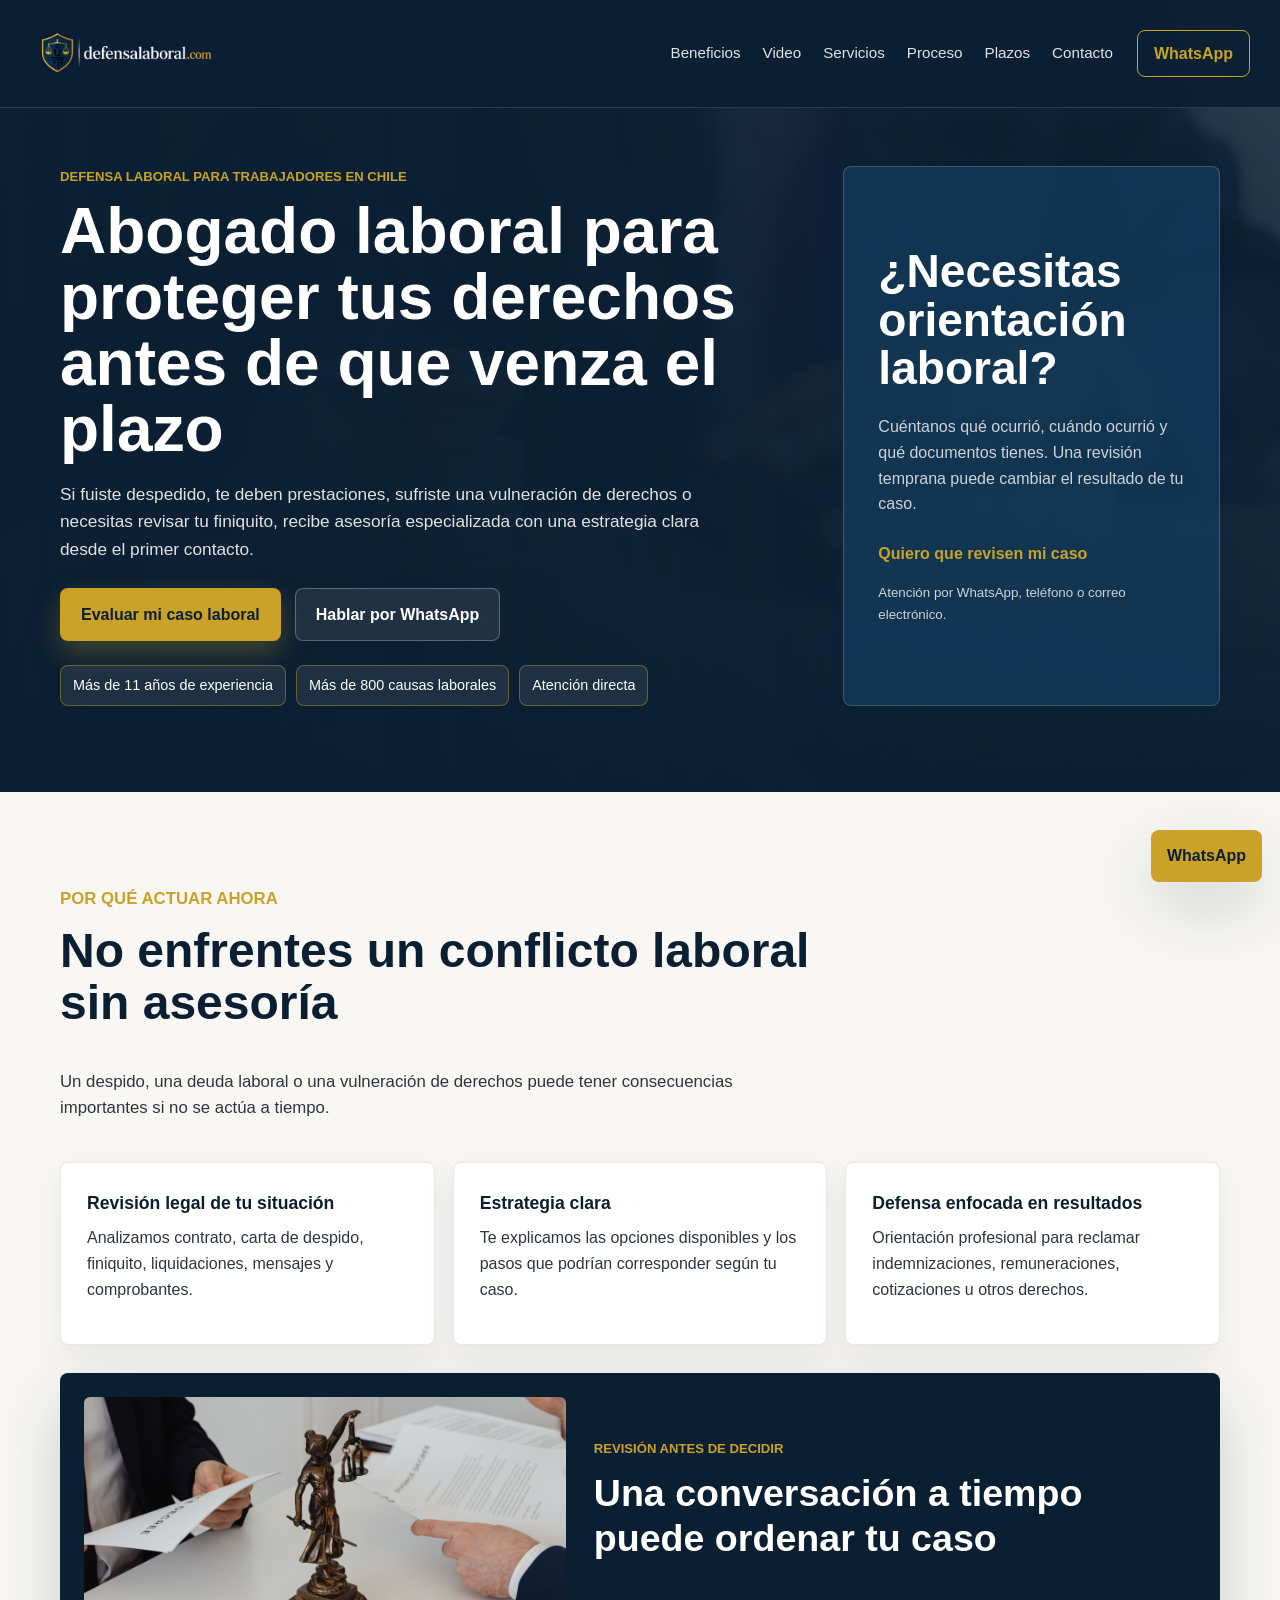
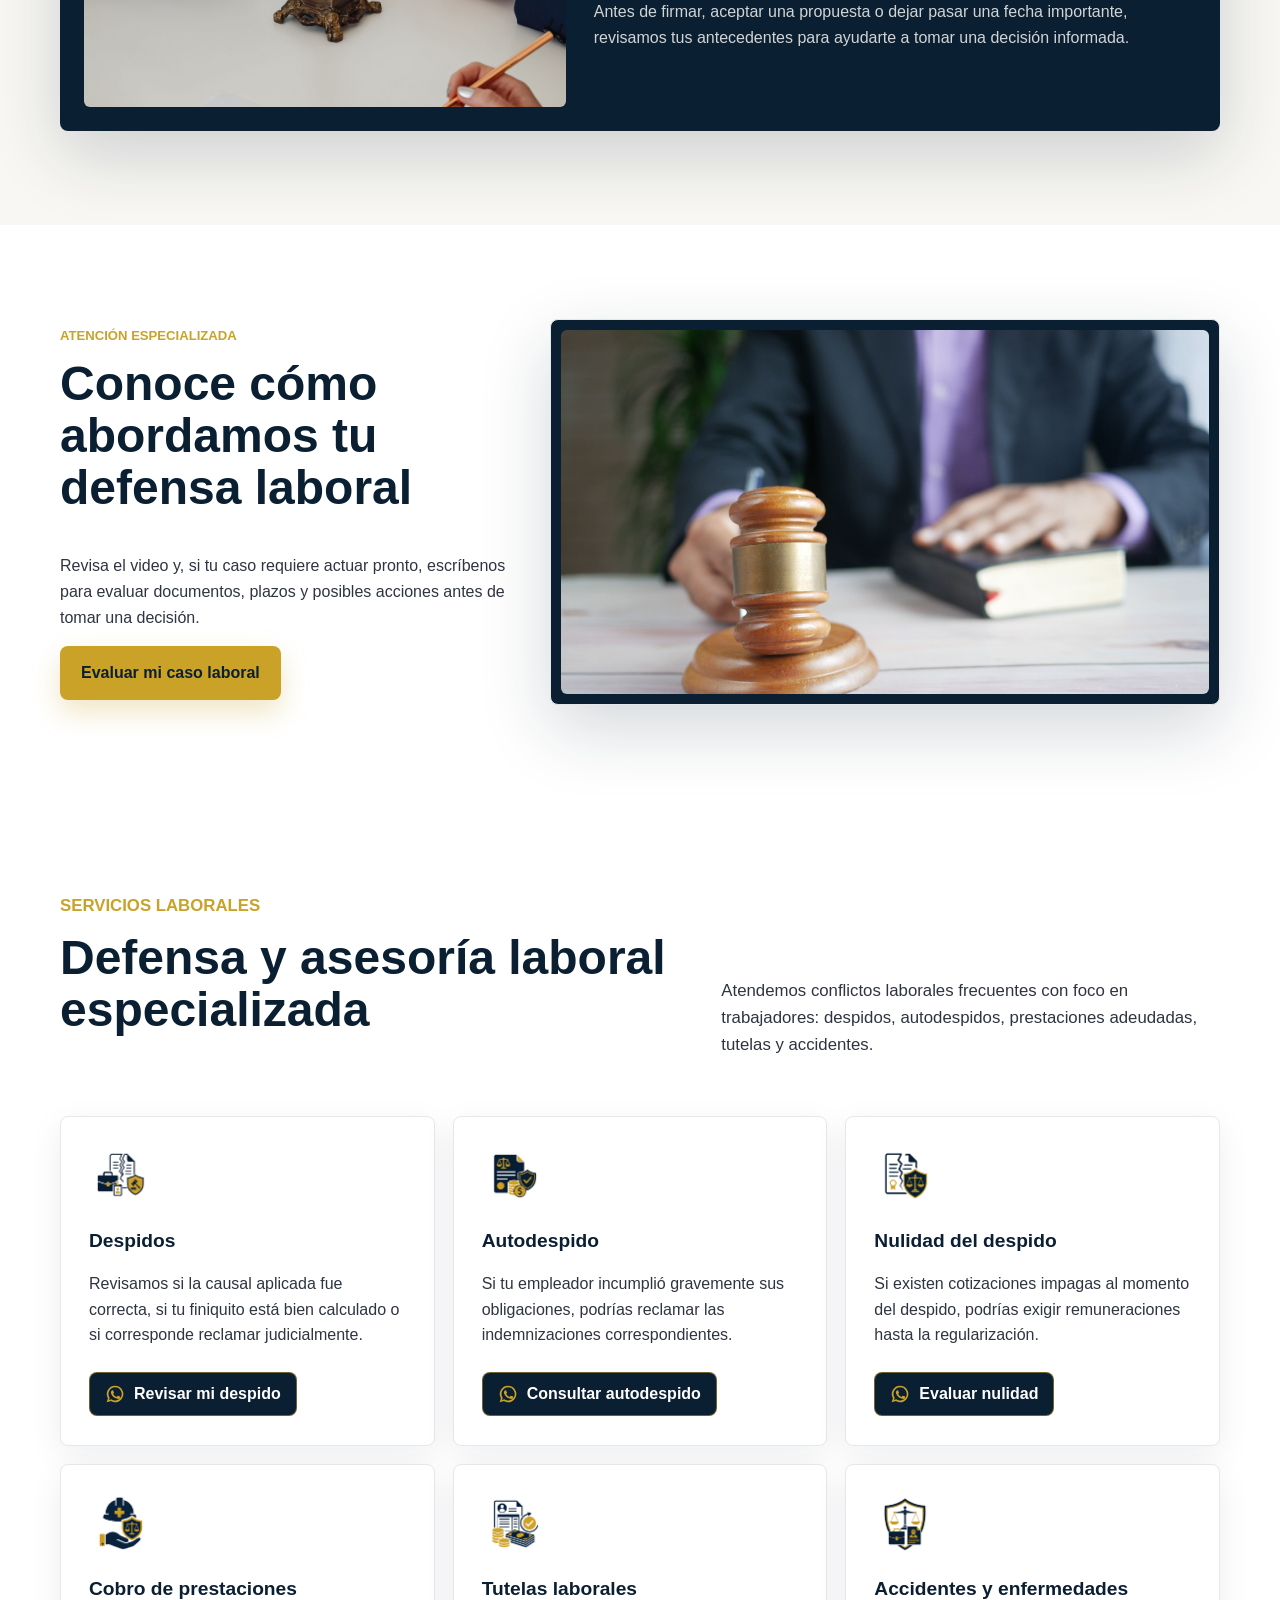
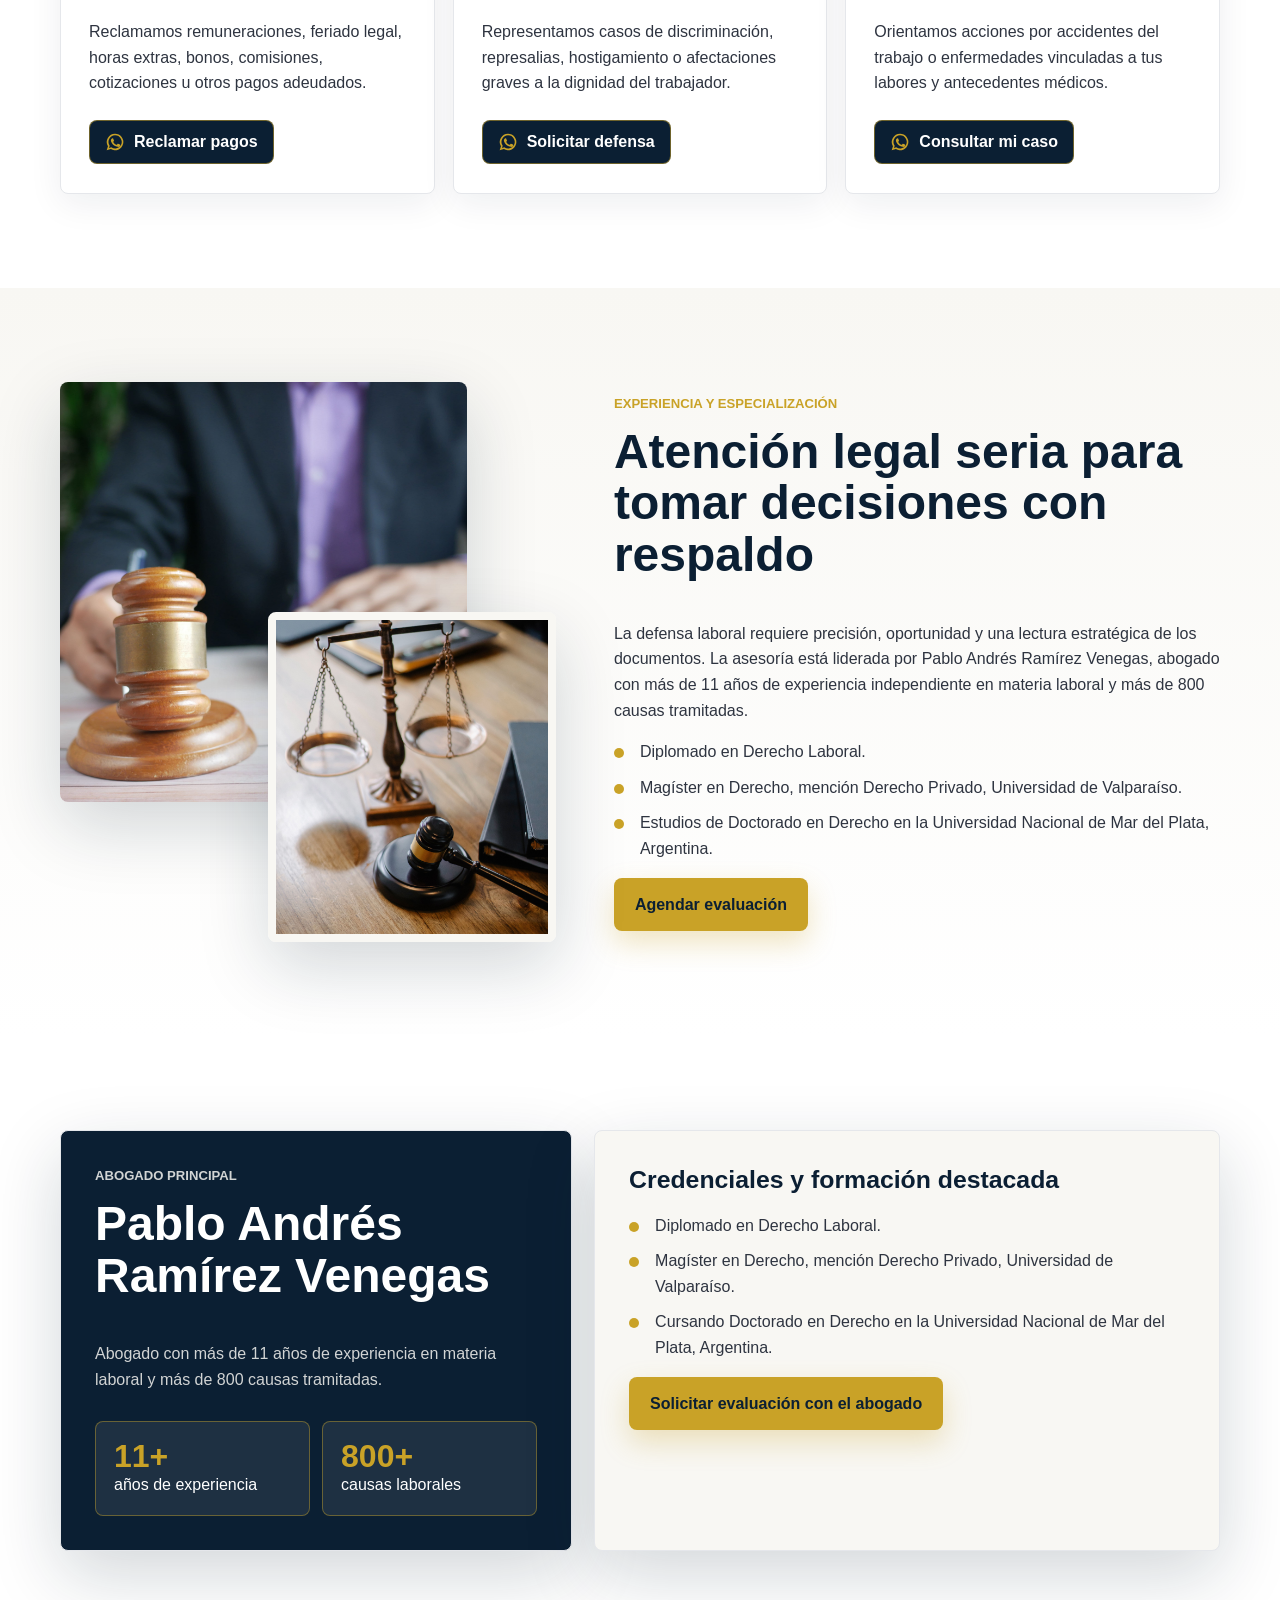
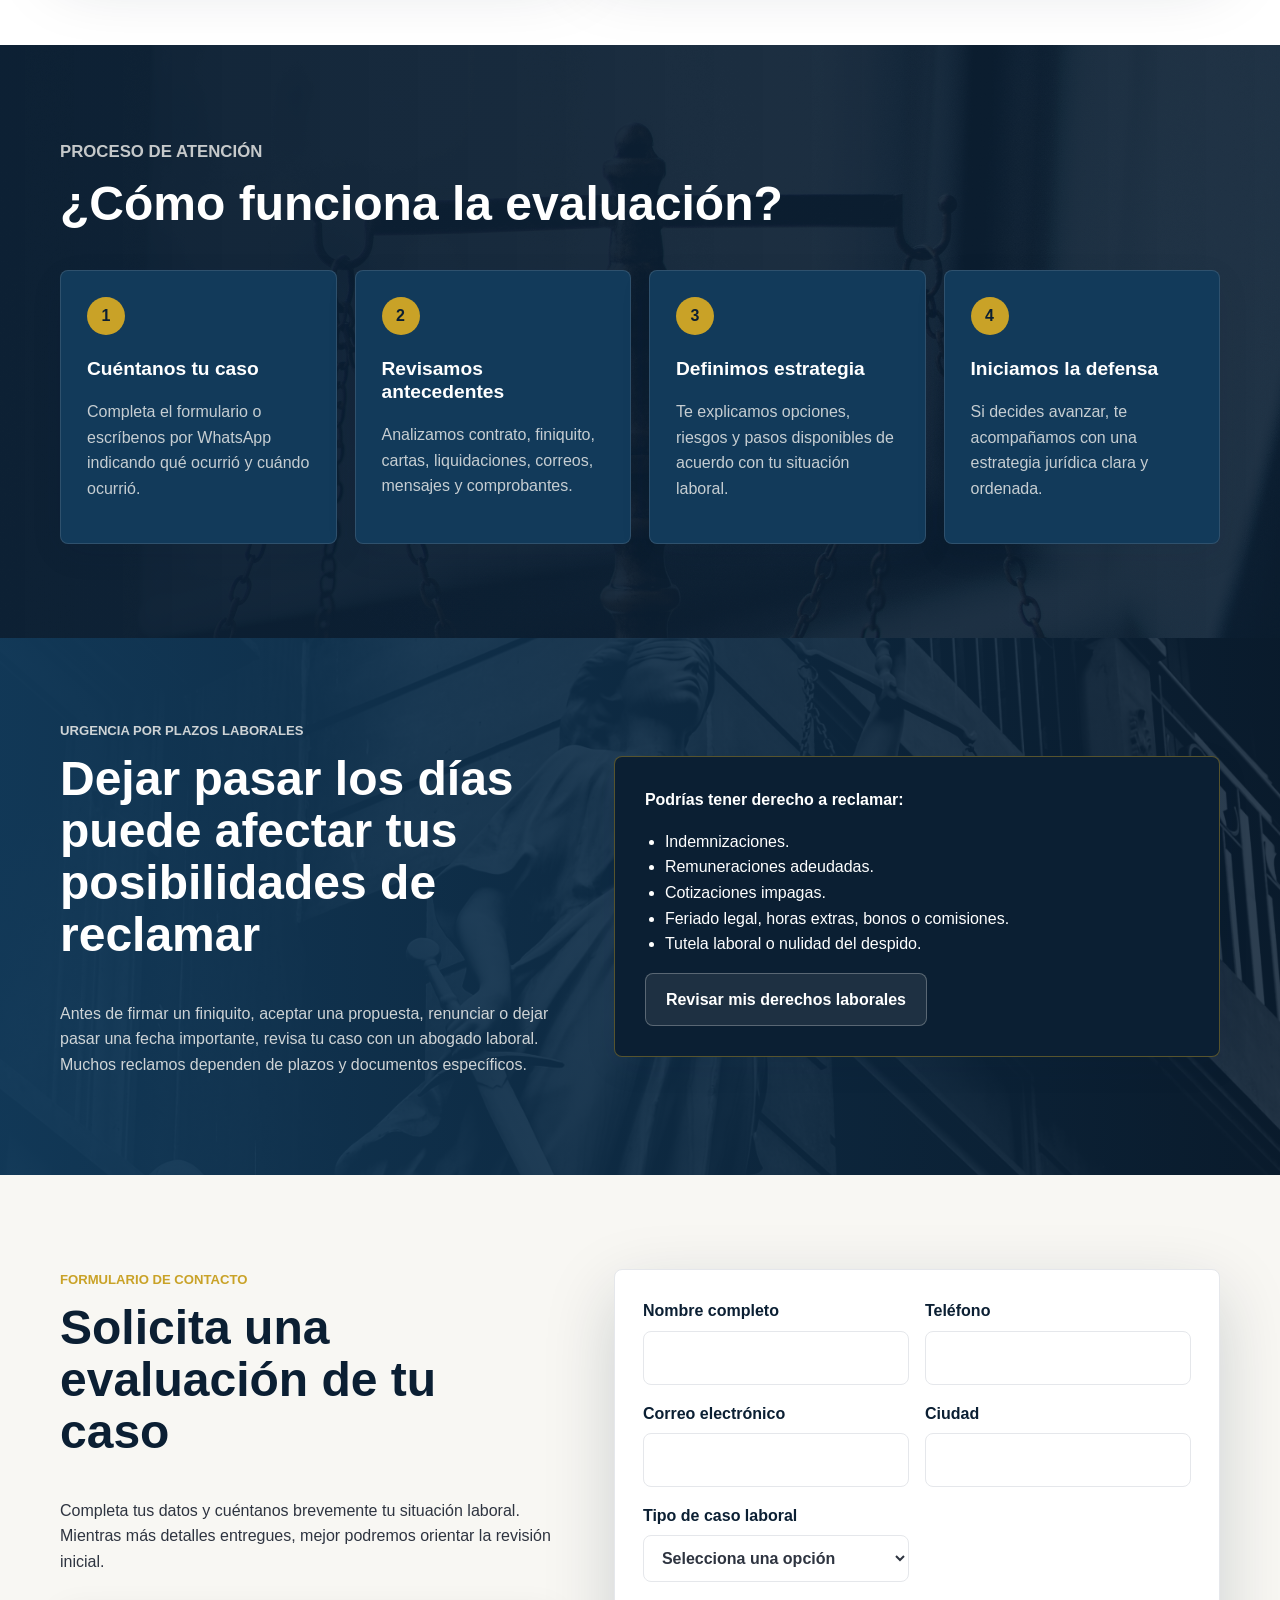
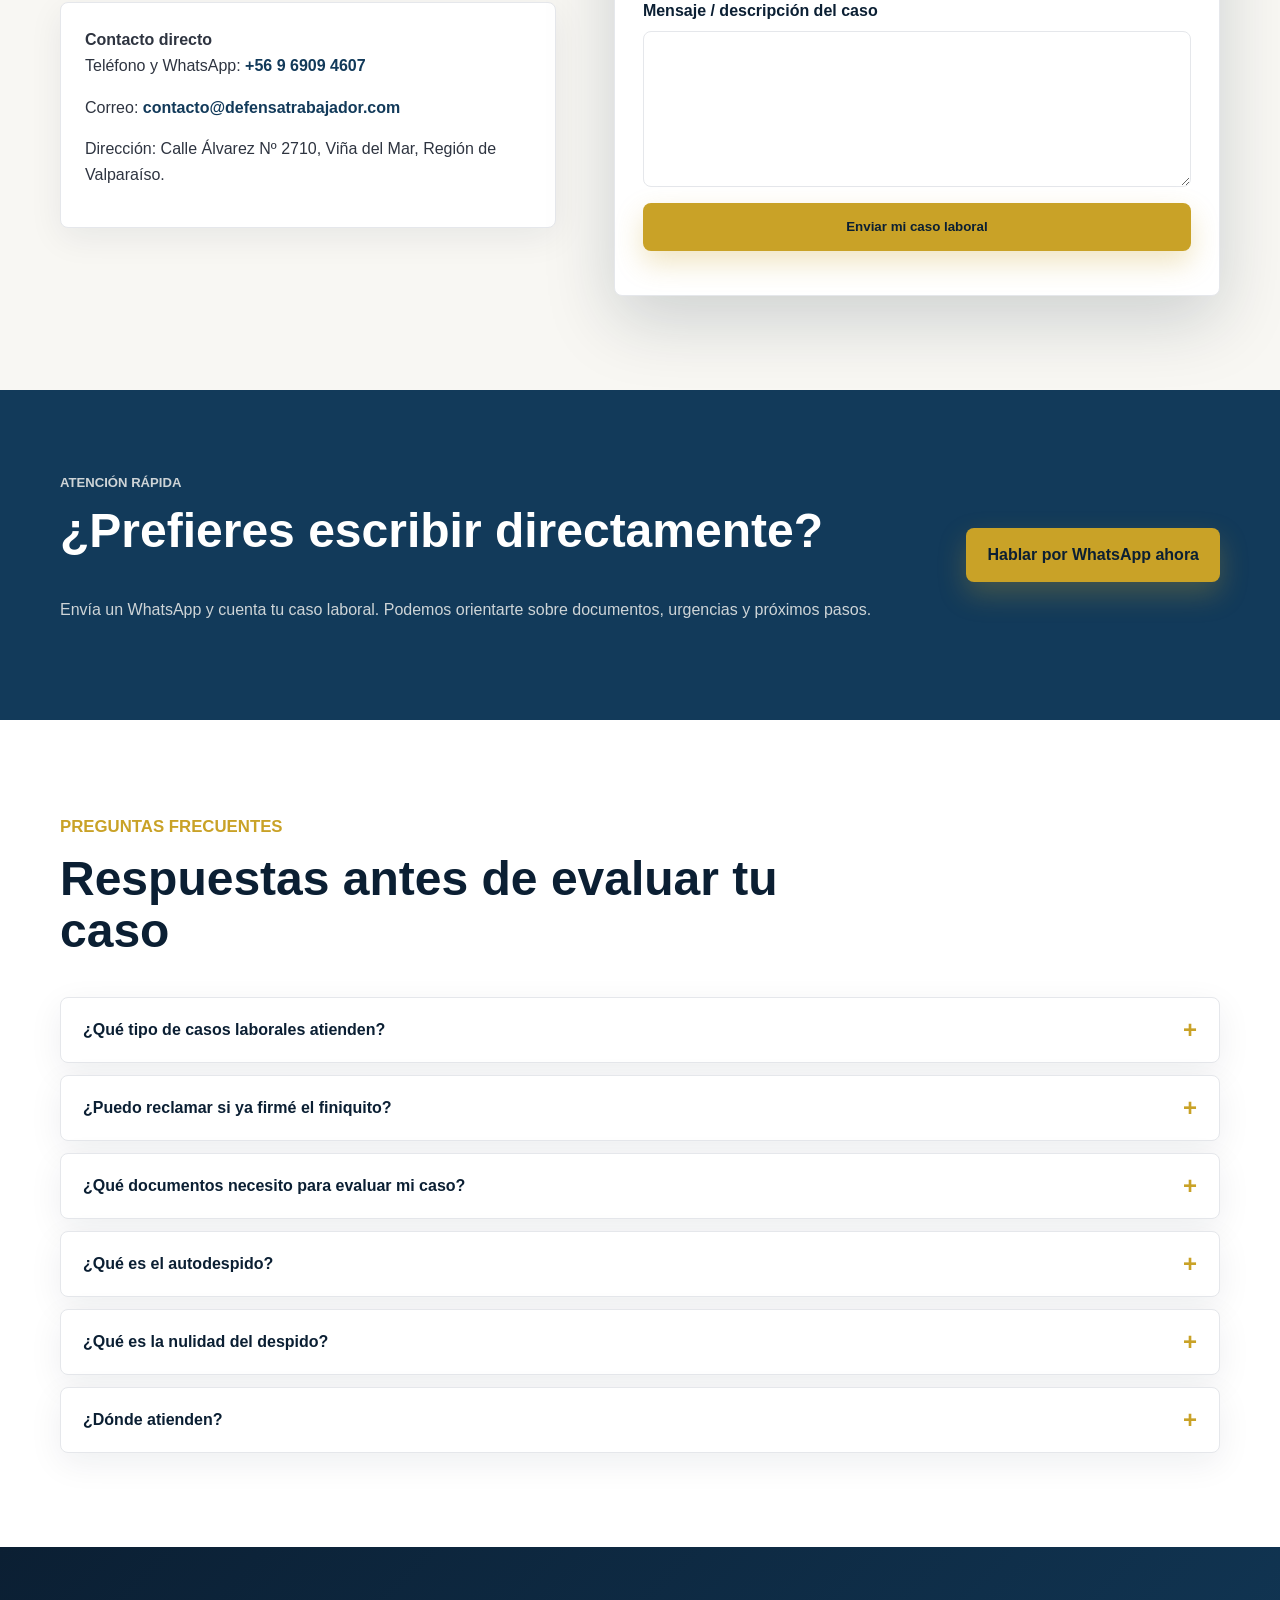
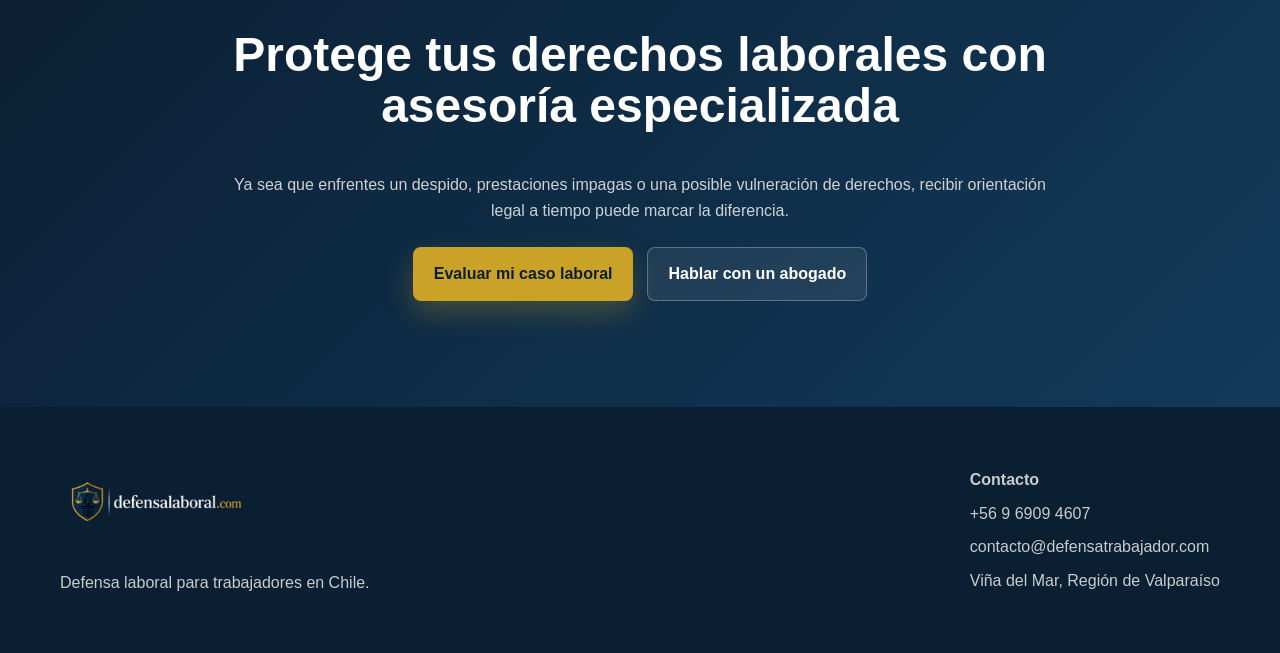
==== index.html @ bb080f7f "Add static landing page" ====
<!DOCTYPE html>
<html lang="es-CL">
<head>
  <meta charset="UTF-8">
  <meta name="viewport" content="width=device-width, initial-scale=1.0">
  <title>Abogado Laboral para Trabajadores en Chile | Defensa Trabajador</title>
  <meta name="description" content="Defensa laboral para trabajadores en Chile. Asesoría en despidos, autodespido, nulidad del despido, cobro de prestaciones, tutelas laborales y accidentes del trabajo.">
  <meta name="keywords" content="abogado laboral Chile, defensa trabajador, despido injustificado, autodespido, nulidad del despido, tutela laboral, cobro de prestaciones, abogado laboral Viña del Mar">
  <link rel="preload" href="styles.css" as="style">
  <link rel="stylesheet" href="styles.css">
</head>
<body>
  <svg class="svg-sprite" aria-hidden="true" focusable="false">
    <symbol id="icon-whatsapp" viewBox="0 0 24 24">
      <path d="M12.04 2.01A9.94 9.94 0 0 0 3.55 17.1L2 22l5.04-1.48a9.94 9.94 0 1 0 5-18.51Zm0 1.93a8.01 8.01 0 0 1 6.82 12.2 8.02 8.02 0 0 1-10.9 2.47l-.36-.21-2.78.82.85-2.68-.24-.38A8.01 8.01 0 0 1 12.04 3.94Zm-3.3 3.72c-.18 0-.47.07-.72.34-.25.27-.95.93-.95 2.27s.98 2.64 1.11 2.82c.14.18 1.9 3.05 4.72 4.15 2.34.92 2.82.74 3.33.69.51-.05 1.64-.67 1.87-1.32.23-.65.23-1.2.16-1.32-.07-.11-.25-.18-.53-.32-.28-.14-1.64-.81-1.89-.9-.25-.09-.44-.14-.62.14-.18.28-.71.9-.87 1.08-.16.18-.32.2-.6.07-.28-.14-1.18-.44-2.25-1.39-.83-.74-1.39-1.66-1.55-1.94-.16-.28-.02-.43.12-.57.13-.13.28-.32.41-.48.14-.16.18-.28.28-.46.09-.18.05-.34-.02-.48-.07-.14-.62-1.5-.85-2.05-.22-.53-.45-.46-.62-.47h-.53Z"/>
    </symbol>
  </svg>
  <header class="site-header" id="top">
    <nav class="nav" aria-label="Navegación principal">
      <a class="brand" href="#top" aria-label="Defensa Trabajador inicio">
        <img src="LogoDefensaLaboral.png" alt="Defensa Trabajador">
      </a>
      <button class="nav-toggle" type="button" aria-expanded="false" aria-controls="nav-menu">
        <span></span>
        <span></span>
        <span></span>
        <span class="sr-only">Abrir menú</span>
      </button>
      <div class="nav-menu" id="nav-menu">
        <a href="#beneficios">Beneficios</a>
        <a href="#video">Video</a>
        <a href="#servicios">Servicios</a>
        <a href="#proceso">Proceso</a>
        <a href="#plazos">Plazos</a>
        <a href="#formulario">Contacto</a>
      </div>
      <a class="nav-cta" href="https://wa.me/56969094607?text=Hola%2C%20quiero%20solicitar%20orientaci%C3%B3n%20laboral.%20Necesito%20evaluar%20mi%20caso%20y%20saber%20qu%C3%A9%20acciones%20puedo%20tomar." target="_blank" rel="noopener">WhatsApp</a>
    </nav>
  </header>

  <main>
    <section class="hero">
      <div class="hero-bg">
        <video src="Video1.mp4" autoplay muted loop playsinline poster="imagenLaboral1.jpg"></video>
      </div>
      <div class="hero-overlay"></div>
      <div class="container hero-grid">
        <div class="hero-copy">
          <p class="eyebrow">Defensa laboral para trabajadores en Chile</p>
          <h1>Abogado laboral para proteger tus derechos antes de que venza el plazo</h1>
          <p class="hero-lead">Si fuiste despedido, te deben prestaciones, sufriste una vulneración de derechos o necesitas revisar tu finiquito, recibe asesoría especializada con una estrategia clara desde el primer contacto.</p>
          <div class="hero-actions">
            <a class="btn btn-primary" href="#formulario">Evaluar mi caso laboral</a>
            <a class="btn btn-secondary" href="https://wa.me/56969094607?text=Hola%2C%20quiero%20solicitar%20orientaci%C3%B3n%20laboral%20con%20Defensa%20Trabajador." target="_blank" rel="noopener">Hablar por WhatsApp</a>
          </div>
          <div class="trust-row" aria-label="Indicadores de confianza">
            <span>Más de 11 años de experiencia</span>
            <span>Más de 800 causas laborales</span>
            <span>Atención directa</span>
          </div>
        </div>
        <aside class="hero-panel" aria-label="Evaluación laboral">
          <h2>¿Necesitas orientación laboral?</h2>
          <p>Cuéntanos qué ocurrió, cuándo ocurrió y qué documentos tienes. Una revisión temprana puede cambiar el resultado de tu caso.</p>
          <a class="panel-link" href="#formulario">Quiero que revisen mi caso</a>
          <small>Atención por WhatsApp, teléfono o correo electrónico.</small>
        </aside>
      </div>
    </section>

    <section class="section benefits" id="beneficios">
      <div class="container">
        <div class="section-heading">
          <p class="eyebrow">Por qué actuar ahora</p>
          <h2>No enfrentes un conflicto laboral sin asesoría</h2>
          <p>Un despido, una deuda laboral o una vulneración de derechos puede tener consecuencias importantes si no se actúa a tiempo.</p>
        </div>
        <div class="benefit-grid">
          <article>
            <strong>Revisión legal de tu situación</strong>
            <p>Analizamos contrato, carta de despido, finiquito, liquidaciones, mensajes y comprobantes.</p>
          </article>
          <article>
            <strong>Estrategia clara</strong>
            <p>Te explicamos las opciones disponibles y los pasos que podrían corresponder según tu caso.</p>
          </article>
          <article>
            <strong>Defensa enfocada en resultados</strong>
            <p>Orientación profesional para reclamar indemnizaciones, remuneraciones, cotizaciones u otros derechos.</p>
          </article>
        </div>
        <div class="benefit-photo">
          <img src="ImagenExtra2.jpg" alt="Asesoría laboral personalizada para trabajadores">
          <div>
            <p class="eyebrow">Revisión antes de decidir</p>
            <h3>Una conversación a tiempo puede ordenar tu caso</h3>
            <p>Antes de firmar, aceptar una propuesta o dejar pasar una fecha importante, revisamos tus antecedentes para ayudarte a tomar una decisión informada.</p>
          </div>
        </div>
      </div>
    </section>

    <section class="section video-section" id="video">
      <div class="container video-grid">
        <div>
          <p class="eyebrow">Atención especializada</p>
          <h2>Conoce cómo abordamos tu defensa laboral</h2>
          <p>Revisa el video y, si tu caso requiere actuar pronto, escríbenos para evaluar documentos, plazos y posibles acciones antes de tomar una decisión.</p>
          <a class="btn btn-primary" href="#formulario">Evaluar mi caso laboral</a>
        </div>
        <div class="video-frame">
          <video src="Video1.mp4" autoplay muted loop playsinline preload="metadata" poster="imagenLaboral1.jpg" aria-label="Video de presentación de defensa laboral"></video>
        </div>
      </div>
    </section>

    <section class="section services" id="servicios">
      <div class="container">
        <div class="section-heading split">
          <div>
            <p class="eyebrow">Servicios laborales</p>
            <h2>Defensa y asesoría laboral especializada</h2>
          </div>
          <p>Atendemos conflictos laborales frecuentes con foco en trabajadores: despidos, autodespidos, prestaciones adeudadas, tutelas y accidentes.</p>
        </div>
        <div class="service-grid">
          <article class="service-card">
            <img src="Icono1.png" alt="" aria-hidden="true">
            <h3>Despidos</h3>
            <p>Revisamos si la causal aplicada fue correcta, si tu finiquito está bien calculado o si corresponde reclamar judicialmente.</p>
            <a class="service-button" href="https://wa.me/56969094607?text=Hola%2C%20quiero%20revisar%20mi%20despido." target="_blank" rel="noopener"><svg><use href="#icon-whatsapp"></use></svg>Revisar mi despido</a>
          </article>
          <article class="service-card">
            <img src="Icono2.png" alt="" aria-hidden="true">
            <h3>Autodespido</h3>
            <p>Si tu empleador incumplió gravemente sus obligaciones, podrías reclamar las indemnizaciones correspondientes.</p>
            <a class="service-button" href="https://wa.me/56969094607?text=Hola%2C%20quiero%20consultar%20si%20puedo%20autodespedirme." target="_blank" rel="noopener"><svg><use href="#icon-whatsapp"></use></svg>Consultar autodespido</a>
          </article>
          <article class="service-card">
            <img src="Icono3.png" alt="" aria-hidden="true">
            <h3>Nulidad del despido</h3>
            <p>Si existen cotizaciones impagas al momento del despido, podrías exigir remuneraciones hasta la regularización.</p>
            <a class="service-button" href="https://wa.me/56969094607?text=Hola%2C%20quiero%20evaluar%20la%20nulidad%20del%20despido." target="_blank" rel="noopener"><svg><use href="#icon-whatsapp"></use></svg>Evaluar nulidad</a>
          </article>
          <article class="service-card">
            <img src="Icono4.png" alt="" aria-hidden="true">
            <h3>Cobro de prestaciones</h3>
            <p>Reclamamos remuneraciones, feriado legal, horas extras, bonos, comisiones, cotizaciones u otros pagos adeudados.</p>
            <a class="service-button" href="https://wa.me/56969094607?text=Hola%2C%20quiero%20reclamar%20pagos%20laborales%20adeudados." target="_blank" rel="noopener"><svg><use href="#icon-whatsapp"></use></svg>Reclamar pagos</a>
          </article>
          <article class="service-card">
            <img src="Icono5.png" alt="" aria-hidden="true">
            <h3>Tutelas laborales</h3>
            <p>Representamos casos de discriminación, represalias, hostigamiento o afectaciones graves a la dignidad del trabajador.</p>
            <a class="service-button" href="https://wa.me/56969094607?text=Hola%2C%20quiero%20solicitar%20defensa%20laboral." target="_blank" rel="noopener"><svg><use href="#icon-whatsapp"></use></svg>Solicitar defensa</a>
          </article>
          <article class="service-card">
            <img src="Icono6.png" alt="" aria-hidden="true">
            <h3>Accidentes y enfermedades</h3>
            <p>Orientamos acciones por accidentes del trabajo o enfermedades vinculadas a tus labores y antecedentes médicos.</p>
            <a class="service-button" href="https://wa.me/56969094607?text=Hola%2C%20quiero%20consultar%20mi%20caso%20laboral." target="_blank" rel="noopener"><svg><use href="#icon-whatsapp"></use></svg>Consultar mi caso</a>
          </article>
        </div>
      </div>
    </section>

    <section class="section authority">
      <div class="container authority-grid">
        <div class="image-stack">
          <img class="photo-main" src="imagenLaboral1.jpg" alt="Asesoría legal laboral para trabajadores">
          <img class="photo-float" src="imagenLaboral2.jpg" alt="Reunión de revisión de antecedentes laborales">
        </div>
        <div>
          <p class="eyebrow">Experiencia y especialización</p>
          <h2>Atención legal seria para tomar decisiones con respaldo</h2>
          <p>La defensa laboral requiere precisión, oportunidad y una lectura estratégica de los documentos. La asesoría está liderada por Pablo Andrés Ramírez Venegas, abogado con más de 11 años de experiencia independiente en materia laboral y más de 800 causas tramitadas.</p>
          <ul class="check-list">
            <li>Diplomado en Derecho Laboral.</li>
            <li>Magíster en Derecho, mención Derecho Privado, Universidad de Valparaíso.</li>
            <li>Estudios de Doctorado en Derecho en la Universidad Nacional de Mar del Plata, Argentina.</li>
          </ul>
          <a class="btn btn-primary" href="#formulario">Agendar evaluación</a>
        </div>
      </div>
    </section>

    <section class="section lawyer-section" id="abogado">
      <div class="container lawyer-grid">
        <div class="lawyer-card">
          <p class="eyebrow">Abogado principal</p>
          <h2>Pablo Andrés Ramírez Venegas</h2>
          <p>Abogado con más de 11 años de experiencia en materia laboral y más de 800 causas tramitadas.</p>
          <div class="lawyer-stats">
            <span><strong>11+</strong> años de experiencia</span>
            <span><strong>800+</strong> causas laborales</span>
          </div>
        </div>
        <div class="credentials-card">
          <h3>Credenciales y formación destacada</h3>
          <ul class="check-list">
            <li>Diplomado en Derecho Laboral.</li>
            <li>Magíster en Derecho, mención Derecho Privado, Universidad de Valparaíso.</li>
            <li>Cursando Doctorado en Derecho en la Universidad Nacional de Mar del Plata, Argentina.</li>
          </ul>
          <a class="btn btn-primary" href="#formulario">Solicitar evaluación con el abogado</a>
        </div>
      </div>
    </section>

    <section class="section timeline" id="proceso">
      <div class="container">
        <div class="section-heading">
          <p class="eyebrow">Proceso de atención</p>
          <h2>¿Cómo funciona la evaluación?</h2>
        </div>
        <div class="steps">
          <article>
            <span>1</span>
            <h3>Cuéntanos tu caso</h3>
            <p>Completa el formulario o escríbenos por WhatsApp indicando qué ocurrió y cuándo ocurrió.</p>
          </article>
          <article>
            <span>2</span>
            <h3>Revisamos antecedentes</h3>
            <p>Analizamos contrato, finiquito, cartas, liquidaciones, correos, mensajes y comprobantes.</p>
          </article>
          <article>
            <span>3</span>
            <h3>Definimos estrategia</h3>
            <p>Te explicamos opciones, riesgos y pasos disponibles de acuerdo con tu situación laboral.</p>
          </article>
          <article>
            <span>4</span>
            <h3>Iniciamos la defensa</h3>
            <p>Si decides avanzar, te acompañamos con una estrategia jurídica clara y ordenada.</p>
          </article>
        </div>
      </div>
    </section>

    <section class="deadline" id="plazos">
      <div class="container deadline-grid">
        <div>
          <p class="eyebrow">Urgencia por plazos laborales</p>
          <h2>Dejar pasar los días puede afectar tus posibilidades de reclamar</h2>
          <p>Antes de firmar un finiquito, aceptar una propuesta, renunciar o dejar pasar una fecha importante, revisa tu caso con un abogado laboral. Muchos reclamos dependen de plazos y documentos específicos.</p>
        </div>
        <div class="deadline-box">
          <strong>Podrías tener derecho a reclamar:</strong>
          <ul>
            <li>Indemnizaciones.</li>
            <li>Remuneraciones adeudadas.</li>
            <li>Cotizaciones impagas.</li>
            <li>Feriado legal, horas extras, bonos o comisiones.</li>
            <li>Tutela laboral o nulidad del despido.</li>
          </ul>
          <a class="btn btn-secondary" href="#formulario">Revisar mis derechos laborales</a>
        </div>
      </div>
    </section>

    <section class="section contact-section" id="formulario">
      <div class="container contact-grid">
        <div>
          <p class="eyebrow">Formulario de contacto</p>
          <h2>Solicita una evaluación de tu caso</h2>
          <p>Completa tus datos y cuéntanos brevemente tu situación laboral. Mientras más detalles entregues, mejor podremos orientar la revisión inicial.</p>
          <div class="contact-card">
            <strong>Contacto directo</strong>
            <p>Teléfono y WhatsApp: <a href="tel:+56969094607">+56 9 6909 4607</a></p>
            <p>Correo: <a href="mailto:contacto@defensatrabajador.com">contacto@defensatrabajador.com</a></p>
            <p>Dirección: Calle Álvarez Nº 2710, Viña del Mar, Región de Valparaíso.</p>
          </div>
        </div>
        <form class="lead-form" id="lead-form" novalidate>
          <label>
            Nombre completo
            <input type="text" name="name" autocomplete="name" required>
          </label>
          <label>
            Teléfono
            <input type="tel" name="phone" autocomplete="tel" required>
          </label>
          <label>
            Correo electrónico
            <input type="email" name="email" autocomplete="email" required>
          </label>
          <label>
            Ciudad
            <input type="text" name="city" autocomplete="address-level2">
          </label>
          <label>
            Tipo de caso laboral
            <select name="caseType" required>
              <option value="">Selecciona una opción</option>
              <option>Despido</option>
              <option>Autodespido</option>
              <option>Nulidad del despido</option>
              <option>Cobro de prestaciones</option>
              <option>Tutela laboral</option>
              <option>Accidente del trabajo</option>
              <option>Enfermedad profesional</option>
              <option>Otro</option>
            </select>
          </label>
          <label class="full">
            Mensaje / descripción del caso
            <textarea name="message" rows="5" required></textarea>
          </label>
          <button class="btn btn-primary full" type="submit">Enviar mi caso laboral</button>
          <p class="form-status" id="form-status" role="status" aria-live="polite"></p>
        </form>
      </div>
    </section>

    <section class="whatsapp-cta" aria-label="Atención por WhatsApp">
      <div class="container whatsapp-grid">
        <div>
          <p class="eyebrow">Atención rápida</p>
          <h2>¿Prefieres escribir directamente?</h2>
          <p>Envía un WhatsApp y cuenta tu caso laboral. Podemos orientarte sobre documentos, urgencias y próximos pasos.</p>
        </div>
        <a class="btn btn-primary" href="https://wa.me/56969094607?text=Hola%2C%20quiero%20solicitar%20orientaci%C3%B3n%20laboral%20con%20Defensa%20Trabajador.%20Necesito%20evaluar%20mi%20caso%20y%20saber%20qu%C3%A9%20acciones%20puedo%20tomar." target="_blank" rel="noopener">Hablar por WhatsApp ahora</a>
      </div>
    </section>

    <section class="section faq" id="faq">
      <div class="container">
        <div class="section-heading">
          <p class="eyebrow">Preguntas frecuentes</p>
          <h2>Respuestas antes de evaluar tu caso</h2>
        </div>
        <div class="faq-list">
          <article class="faq-item">
            <button type="button">¿Qué tipo de casos laborales atienden?</button>
            <div><p>Atendemos despidos, autodespidos, nulidad del despido, cobro de prestaciones, tutelas laborales, accidentes del trabajo y enfermedades profesionales.</p></div>
          </article>
          <article class="faq-item">
            <button type="button">¿Puedo reclamar si ya firmé el finiquito?</button>
            <div><p>Depende del contenido del finiquito, de si fue firmado con reserva de derechos y de los antecedentes del caso. Conviene revisarlo antes de asumir que ya no puedes reclamar.</p></div>
          </article>
          <article class="faq-item">
            <button type="button">¿Qué documentos necesito para evaluar mi caso?</button>
            <div><p>Contrato de trabajo, carta de despido, finiquito, liquidaciones, comprobantes de pago, correos, mensajes, certificados médicos, licencias u otros documentos relacionados.</p></div>
          </article>
          <article class="faq-item">
            <button type="button">¿Qué es el autodespido?</button>
            <div><p>Es una acción que puede ejercer el trabajador cuando el empleador incumple gravemente sus obligaciones. Permite poner término al contrato y reclamar indemnizaciones si existen antecedentes suficientes.</p></div>
          </article>
          <article class="faq-item">
            <button type="button">¿Qué es la nulidad del despido?</button>
            <div><p>Puede reclamarse cuando, al momento del despido, existen cotizaciones previsionales impagas. En ciertos casos puede implicar el pago de remuneraciones hasta la regularización.</p></div>
          </article>
          <article class="faq-item">
            <button type="button">¿Dónde atienden?</button>
            <div><p>La atención principal está en Viña del Mar, Región de Valparaíso, y también puedes contactarnos por teléfono, correo electrónico o WhatsApp.</p></div>
          </article>
        </div>
      </div>
    </section>

    <section class="final-cta">
      <div class="container">
        <h2>Protege tus derechos laborales con asesoría especializada</h2>
        <p>Ya sea que enfrentes un despido, prestaciones impagas o una posible vulneración de derechos, recibir orientación legal a tiempo puede marcar la diferencia.</p>
        <div class="hero-actions">
          <a class="btn btn-primary" href="#formulario">Evaluar mi caso laboral</a>
          <a class="btn btn-secondary" href="https://wa.me/56969094607?text=Hola%2C%20quiero%20hablar%20con%20un%20abogado%20laboral%20por%20WhatsApp." target="_blank" rel="noopener">Hablar con un abogado</a>
        </div>
      </div>
    </section>
  </main>

  <footer class="footer">
    <div class="container footer-grid">
      <div>
        <img src="LogoDefensaLaboral.png" alt="Defensa Trabajador">
        <p>Defensa laboral para trabajadores en Chile.</p>
      </div>
      <div>
        <strong>Contacto</strong>
        <a href="tel:+56969094607">+56 9 6909 4607</a>
        <a href="mailto:contacto@defensatrabajador.com">contacto@defensatrabajador.com</a>
        <span>Viña del Mar, Región de Valparaíso</span>
      </div>
    </div>
  </footer>

  <a class="floating-whatsapp" href="https://wa.me/56969094607?text=Hola%2C%20quiero%20solicitar%20orientaci%C3%B3n%20laboral." target="_blank" rel="noopener" aria-label="Hablar por WhatsApp">WhatsApp</a>

  <script src="script.js"></script>
</body>
</html>
---- styles.css ----
:root {
  --navy: #0B1F33;
  --blue: #123A5A;
  --gold: #C9A227;
  --warm: #F8F7F3;
  --text: #2E3440;
  --soft: #E5E7EB;
  --white: #FFFFFF;
  --shadow: 0 24px 70px rgba(11, 31, 51, 0.18);
  --radius: 8px;
}

* {
  box-sizing: border-box;
}

html {
  scroll-behavior: smooth;
}

body {
  margin: 0;
  font-family: Arial, Helvetica, sans-serif;
  color: var(--text);
  background: var(--warm);
  line-height: 1.6;
}

img,
video {
  display: block;
  max-width: 100%;
}

a {
  color: inherit;
  text-decoration: none;
}

.svg-sprite {
  position: absolute;
  width: 0;
  height: 0;
  overflow: hidden;
}

.sr-only {
  position: absolute;
  width: 1px;
  height: 1px;
  overflow: hidden;
  clip: rect(0, 0, 0, 0);
}

.container {
  width: min(1160px, calc(100% - 40px));
  margin: 0 auto;
}

.site-header {
  position: fixed;
  inset: 0 0 auto;
  z-index: 20;
  background: rgba(11, 31, 51, 0.94);
  border-bottom: 1px solid rgba(229, 231, 235, 0.14);
  backdrop-filter: blur(14px);
}

.nav {
  width: min(1220px, calc(100% - 32px));
  min-height: 76px;
  margin: 0 auto;
  display: flex;
  align-items: center;
  gap: 24px;
}

.brand img {
  width: 190px;
  height: auto;
  filter: brightness(1.08);
}

.nav-menu {
  margin-left: auto;
  display: flex;
  align-items: center;
  gap: 22px;
  color: var(--white);
  font-size: 0.95rem;
}

.nav-menu a {
  opacity: 0.88;
}

.nav-menu a:hover,
.nav-menu a:focus {
  color: var(--gold);
  opacity: 1;
}

.nav-cta {
  padding: 10px 16px;
  border: 1px solid var(--gold);
  color: var(--gold);
  border-radius: var(--radius);
  font-weight: 700;
}

.nav-toggle {
  display: none;
  width: 44px;
  height: 44px;
  margin-left: auto;
  border: 1px solid rgba(248, 247, 243, 0.28);
  background: transparent;
  border-radius: var(--radius);
}

.nav-toggle span:not(.sr-only) {
  display: block;
  width: 20px;
  height: 2px;
  margin: 5px auto;
  background: var(--white);
}

.hero {
  position: relative;
  min-height: 760px;
  padding: 166px 0 86px;
  overflow: hidden;
  background: var(--navy);
  color: var(--white);
}

.hero-bg,
.hero-overlay {
  position: absolute;
  inset: 0;
}

.hero-bg video {
  width: 100%;
  height: 100%;
  object-fit: cover;
  opacity: 0.35;
}

.hero-overlay {
  background:
    linear-gradient(90deg, rgba(11, 31, 51, 0.98) 0%, rgba(11, 31, 51, 0.82) 48%, rgba(11, 31, 51, 0.42) 100%),
    linear-gradient(0deg, rgba(11, 31, 51, 0.98), rgba(11, 31, 51, 0.18));
}

.hero-grid {
  position: relative;
  display: grid;
  grid-template-columns: minmax(0, 1.12fr) minmax(360px, 0.58fr);
  align-items: center;
  gap: 56px;
}

.eyebrow {
  margin: 0 0 12px;
  color: var(--gold);
  font-size: 0.82rem;
  font-weight: 800;
  letter-spacing: 0;
  text-transform: uppercase;
}

h1,
h2,
h3,
p {
  margin-top: 0;
}

h1 {
  max-width: 790px;
  margin-bottom: 18px;
  font-size: clamp(2.35rem, 5vw, 4.35rem);
  line-height: 1.03;
  letter-spacing: 0;
}

h2 {
  color: var(--navy);
  font-size: clamp(2rem, 4vw, 3rem);
  line-height: 1.08;
  letter-spacing: 0;
}

h3 {
  color: var(--navy);
  font-size: 1.2rem;
  line-height: 1.2;
}

.hero h2,
.final-cta h2,
.whatsapp-cta h2,
.deadline h2 {
  color: var(--white);
}

.hero-lead {
  max-width: 660px;
  font-size: 1.08rem;
  color: rgba(248, 247, 243, 0.9);
}

.hero-actions {
  display: flex;
  flex-wrap: wrap;
  gap: 14px;
  margin: 24px 0;
}

.btn {
  display: inline-flex;
  min-height: 48px;
  align-items: center;
  justify-content: center;
  padding: 13px 20px;
  border-radius: var(--radius);
  border: 1px solid transparent;
  font-weight: 800;
  text-align: center;
  transition: transform 160ms ease, box-shadow 160ms ease, background 160ms ease;
}

.btn:hover,
.btn:focus {
  transform: translateY(-2px);
}

.btn-primary {
  background: var(--gold);
  color: var(--navy);
  box-shadow: 0 12px 28px rgba(201, 162, 39, 0.28);
}

.btn-secondary {
  background: rgba(248, 247, 243, 0.08);
  color: var(--white);
  border-color: rgba(248, 247, 243, 0.28);
}

.trust-row {
  display: flex;
  flex-wrap: wrap;
  gap: 10px;
  max-width: 760px;
}

.trust-row span {
  padding: 8px 12px;
  border: 1px solid rgba(201, 162, 39, 0.42);
  border-radius: var(--radius);
  background: rgba(248, 247, 243, 0.08);
  font-size: 0.9rem;
}

.hero-panel {
  align-self: stretch;
  display: flex;
  min-height: 100%;
  flex-direction: column;
  justify-content: center;
  padding: 34px;
  border: 1px solid rgba(248, 247, 243, 0.18);
  border-radius: var(--radius);
  background: rgba(18, 58, 90, 0.78);
  box-shadow: var(--shadow);
}

.hero-panel h2 {
  font-size: clamp(2rem, 3.6vw, 3.35rem);
  line-height: 1.05;
  margin-bottom: 22px;
}

.hero-panel p,
.hero-panel small {
  color: rgba(248, 247, 243, 0.82);
}

.panel-link {
  display: inline-block;
  margin: 8px 0 16px;
  color: var(--gold);
  font-weight: 800;
}

.section {
  padding: 94px 0;
}

.section-heading {
  max-width: 760px;
  margin-bottom: 40px;
}

.section-heading p {
  font-size: 1.05rem;
}

.section-heading.split {
  max-width: none;
  display: grid;
  grid-template-columns: 1fr 0.8fr;
  gap: 38px;
  align-items: end;
}

.benefit-grid,
.service-grid,
.steps {
  display: grid;
  grid-template-columns: repeat(3, 1fr);
  gap: 18px;
}

.benefit-grid article,
.service-card,
.steps article,
.contact-card,
.deadline-box,
.faq-item {
  border: 1px solid var(--soft);
  border-radius: var(--radius);
  background: var(--white);
  box-shadow: 0 10px 34px rgba(11, 31, 51, 0.07);
}

.benefit-grid article {
  padding: 26px;
}

.benefit-grid strong {
  display: block;
  margin-bottom: 8px;
  color: var(--navy);
  font-size: 1.1rem;
}

.benefit-photo {
  display: grid;
  grid-template-columns: minmax(280px, 0.8fr) 1fr;
  gap: 28px;
  align-items: center;
  margin-top: 28px;
  padding: 24px;
  border-radius: var(--radius);
  background: var(--navy);
  color: var(--white);
  overflow: hidden;
  box-shadow: var(--shadow);
}

.benefit-photo img {
  width: 100%;
  height: 310px;
  border-radius: calc(var(--radius) - 2px);
  object-fit: cover;
  object-position: center 30%;
}

.benefit-photo h3 {
  color: var(--white);
  font-size: clamp(1.55rem, 3vw, 2.35rem);
}

.benefit-photo p:not(.eyebrow) {
  color: rgba(248, 247, 243, 0.84);
}

.services {
  background: var(--white);
}

.video-section {
  background: var(--white);
}

.video-grid {
  display: grid;
  grid-template-columns: 0.8fr 1.2fr;
  gap: 44px;
  align-items: center;
}

.video-frame {
  padding: 10px;
  border: 1px solid var(--soft);
  border-radius: var(--radius);
  background: var(--navy);
  box-shadow: var(--shadow);
}

.video-frame video {
  width: 100%;
  aspect-ratio: 16 / 9;
  border-radius: calc(var(--radius) - 2px);
  object-fit: cover;
  background: var(--navy);
}

.service-grid {
  grid-template-columns: repeat(3, minmax(0, 1fr));
}

.service-card {
  min-height: 330px;
  padding: 28px;
}

.service-card img {
  width: 62px;
  height: 62px;
  margin-bottom: 22px;
  object-fit: contain;
}

.service-button {
  display: inline-flex;
  align-items: center;
  justify-content: center;
  gap: 9px;
  min-height: 44px;
  margin-top: 8px;
  padding: 11px 15px;
  border: 1px solid rgba(201, 162, 39, 0.52);
  border-radius: var(--radius);
  background: var(--navy);
  color: var(--white);
  font-weight: 900;
  line-height: 1.1;
  transition: transform 160ms ease, box-shadow 160ms ease, background 160ms ease;
}

.service-button svg {
  width: 20px;
  height: 20px;
  flex: 0 0 auto;
  fill: var(--gold);
}

.service-button:hover,
.service-button:focus {
  background: var(--blue);
  box-shadow: 0 12px 24px rgba(11, 31, 51, 0.16);
  transform: translateY(-2px);
}

.authority {
  background: linear-gradient(180deg, var(--warm), #fff);
}

.authority-grid,
.contact-grid,
.deadline-grid,
.whatsapp-grid,
.footer-grid {
  display: grid;
  grid-template-columns: 0.9fr 1.1fr;
  gap: 58px;
  align-items: center;
}

.image-stack {
  position: relative;
  min-height: 560px;
}

.photo-main,
.photo-float {
  border-radius: var(--radius);
  box-shadow: var(--shadow);
  object-fit: cover;
}

.photo-main {
  width: 82%;
  height: 420px;
}

.photo-float {
  position: absolute;
  right: 0;
  bottom: 0;
  width: 58%;
  height: 330px;
  border: 8px solid var(--warm);
}

.check-list {
  padding-left: 0;
  list-style: none;
}

.check-list li {
  position: relative;
  padding-left: 26px;
  margin-bottom: 10px;
}

.check-list li::before {
  content: "";
  position: absolute;
  left: 0;
  top: 9px;
  width: 10px;
  height: 10px;
  background: var(--gold);
  border-radius: 50%;
}

.lawyer-section {
  background: var(--white);
}

.lawyer-grid {
  display: grid;
  grid-template-columns: 0.9fr 1.1fr;
  gap: 22px;
  align-items: stretch;
}

.lawyer-card,
.credentials-card {
  padding: 34px;
  border: 1px solid var(--soft);
  border-radius: var(--radius);
  box-shadow: var(--shadow);
}

.lawyer-card {
  background: var(--navy);
  color: var(--white);
}

.lawyer-card h2 {
  color: var(--white);
}

.lawyer-card p {
  color: rgba(248, 247, 243, 0.84);
}

.lawyer-stats {
  display: grid;
  grid-template-columns: repeat(2, 1fr);
  gap: 12px;
  margin-top: 28px;
}

.lawyer-stats span {
  padding: 18px;
  border: 1px solid rgba(201, 162, 39, 0.44);
  border-radius: var(--radius);
  background: rgba(248, 247, 243, 0.08);
}

.lawyer-stats strong {
  display: block;
  color: var(--gold);
  font-size: 2rem;
  line-height: 1;
}

.credentials-card {
  background: var(--warm);
}

.credentials-card h3 {
  margin-bottom: 18px;
  font-size: 1.55rem;
}

.timeline {
  background:
    linear-gradient(90deg, rgba(11, 31, 51, 0.98), rgba(11, 31, 51, 0.88)),
    url("ImagenExtra3.jpg") center 38% / cover;
}

.timeline h2,
.timeline h3 {
  color: var(--white);
}

.timeline p {
  color: rgba(248, 247, 243, 0.78);
}

.steps {
  grid-template-columns: repeat(4, 1fr);
}

.steps article {
  padding: 26px;
  background: var(--blue);
  border-color: rgba(248, 247, 243, 0.12);
}

.steps span {
  display: inline-flex;
  width: 38px;
  height: 38px;
  align-items: center;
  justify-content: center;
  margin-bottom: 22px;
  background: var(--gold);
  color: var(--navy);
  border-radius: 999px;
  font-weight: 900;
}

.deadline,
.whatsapp-cta,
.final-cta {
  padding: 82px 0;
  background: var(--blue);
  color: var(--white);
}

.deadline {
  background:
    linear-gradient(90deg, rgba(18, 58, 90, 0.96), rgba(11, 31, 51, 0.86)),
    url("ImagenExtra1.jpg") center 42% / cover;
}

.deadline p,
.whatsapp-cta p,
.final-cta p {
  color: rgba(248, 247, 243, 0.82);
}

.deadline-box {
  padding: 30px;
  background: var(--navy);
  border-color: rgba(201, 162, 39, 0.4);
}

.deadline-box ul {
  padding-left: 20px;
}

.contact-section {
  background: var(--warm);
}

.contact-grid {
  align-items: start;
}

.contact-card {
  margin-top: 28px;
  padding: 24px;
}

.contact-card a {
  color: var(--blue);
  font-weight: 800;
}

.lead-form {
  display: grid;
  grid-template-columns: repeat(2, 1fr);
  gap: 16px;
  padding: 28px;
  border-radius: var(--radius);
  background: var(--white);
  border: 1px solid var(--soft);
  box-shadow: var(--shadow);
}

.lead-form label {
  display: grid;
  gap: 7px;
  color: var(--navy);
  font-weight: 800;
}

.lead-form input,
.lead-form select,
.lead-form textarea {
  width: 100%;
  border: 1px solid var(--soft);
  border-radius: var(--radius);
  padding: 13px 14px;
  color: var(--text);
  background: #fff;
  font: inherit;
}

.lead-form input:focus,
.lead-form select:focus,
.lead-form textarea:focus {
  outline: 3px solid rgba(201, 162, 39, 0.25);
  border-color: var(--gold);
}

.full {
  grid-column: 1 / -1;
}

.form-status {
  grid-column: 1 / -1;
  margin: 0;
  color: var(--blue);
  font-weight: 800;
}

.whatsapp-grid {
  grid-template-columns: 1fr auto;
}

.faq {
  background: var(--white);
}

.faq-list {
  display: grid;
  gap: 12px;
}

.faq-item {
  overflow: hidden;
}

.faq-item button {
  width: 100%;
  min-height: 64px;
  padding: 18px 58px 18px 22px;
  border: 0;
  background: transparent;
  color: var(--navy);
  font: inherit;
  font-weight: 900;
  text-align: left;
  cursor: pointer;
  position: relative;
}

.faq-item button::after {
  content: "+";
  position: absolute;
  right: 22px;
  top: 50%;
  transform: translateY(-50%);
  color: var(--gold);
  font-size: 1.5rem;
}

.faq-item.is-open button::after {
  content: "-";
}

.faq-item div {
  display: none;
  padding: 0 22px 20px;
}

.faq-item.is-open div {
  display: block;
}

.final-cta {
  text-align: center;
  background: linear-gradient(135deg, var(--navy), var(--blue));
}

.final-cta .container {
  max-width: 850px;
}

.final-cta .hero-actions {
  justify-content: center;
}

.footer {
  padding: 42px 0;
  background: var(--navy);
  color: rgba(248, 247, 243, 0.8);
}

.footer img {
  width: 190px;
  margin-bottom: 14px;
}

.footer-grid {
  grid-template-columns: 1fr auto;
}

.footer a,
.footer span {
  display: block;
  margin-top: 8px;
}

.floating-whatsapp {
  position: fixed;
  right: 18px;
  bottom: 18px;
  z-index: 30;
  padding: 13px 16px;
  border-radius: var(--radius);
  background: var(--gold);
  color: var(--navy);
  box-shadow: var(--shadow);
  font-weight: 900;
}

.thanks-page {
  min-height: 100vh;
  background: var(--navy);
}

.thanks-main {
  min-height: 100vh;
}

.thanks-hero {
  min-height: 100vh;
  display: grid;
  align-items: center;
  padding: 48px 0;
  color: var(--white);
  background:
    linear-gradient(90deg, rgba(11, 31, 51, 0.96), rgba(18, 58, 90, 0.88)),
    url("imagenLaboral1.jpg") center / cover;
}

.thanks-card {
  max-width: 780px;
  padding: 46px;
  border: 1px solid rgba(248, 247, 243, 0.18);
  border-radius: var(--radius);
  background: rgba(11, 31, 51, 0.82);
  box-shadow: var(--shadow);
}

.thanks-logo img {
  width: 210px;
  margin-bottom: 36px;
}

.thanks-card h1 {
  margin-bottom: 18px;
  font-size: clamp(2.6rem, 6vw, 4.6rem);
}

.thanks-card p {
  max-width: 640px;
  color: rgba(248, 247, 243, 0.86);
  font-size: 1.12rem;
}

.thanks-note {
  padding-left: 18px;
  border-left: 3px solid var(--gold);
}

@media (max-width: 980px) {
  .nav-toggle {
    display: block;
  }

  .nav-menu {
    position: absolute;
    top: 76px;
    left: 16px;
    right: 16px;
    display: none;
    flex-direction: column;
    align-items: stretch;
    gap: 0;
    padding: 14px;
    background: var(--navy);
    border: 1px solid rgba(248, 247, 243, 0.16);
    border-radius: var(--radius);
  }

  .nav-menu.is-open {
    display: flex;
  }

  .nav-menu a {
    padding: 12px;
  }

  .nav-cta {
    display: none;
  }

  .hero {
    min-height: auto;
    padding-top: 134px;
  }

  .hero-grid,
  .section-heading.split,
  .authority-grid,
  .lawyer-grid,
  .video-grid,
  .contact-grid,
  .deadline-grid,
  .whatsapp-grid,
  .footer-grid {
    grid-template-columns: 1fr;
  }

  .hero-panel {
    max-width: 560px;
  }

  .benefit-grid,
  .service-grid,
  .steps {
    grid-template-columns: repeat(2, 1fr);
  }

  .benefit-photo {
    grid-template-columns: 1fr;
  }

  .image-stack {
    min-height: auto;
  }

  .photo-main,
  .photo-float {
    position: static;
    width: 100%;
    height: auto;
    max-height: 430px;
    border: 0;
  }

  .photo-float {
    margin-top: 16px;
  }
}

@media (max-width: 640px) {
  .container {
    width: min(100% - 28px, 1160px);
  }

  .brand img {
    width: 156px;
  }

  .hero {
    padding-bottom: 60px;
  }

  .hero-actions,
  .trust-row {
    display: grid;
  }

  .btn,
  .trust-row span {
    width: 100%;
  }

  .section,
  .deadline,
  .whatsapp-cta,
  .final-cta {
    padding: 64px 0;
  }

  .benefit-grid,
  .benefit-photo,
  .lawyer-stats,
  .service-grid,
  .steps,
  .lead-form {
    grid-template-columns: 1fr;
  }

  .lead-form {
    padding: 20px;
  }

  .full {
    grid-column: auto;
  }

  .floating-whatsapp {
    left: 14px;
    right: 14px;
    text-align: center;
  }

  .thanks-card {
    padding: 28px;
  }
}
---- styles.css ----
:root {
  --navy: #0B1F33;
  --blue: #123A5A;
  --gold: #C9A227;
  --warm: #F8F7F3;
  --text: #2E3440;
  --soft: #E5E7EB;
  --white: #FFFFFF;
  --shadow: 0 24px 70px rgba(11, 31, 51, 0.18);
  --radius: 8px;
}

* {
  box-sizing: border-box;
}

html {
  scroll-behavior: smooth;
}

body {
  margin: 0;
  font-family: Arial, Helvetica, sans-serif;
  color: var(--text);
  background: var(--warm);
  line-height: 1.6;
}

img,
video {
  display: block;
  max-width: 100%;
}

a {
  color: inherit;
  text-decoration: none;
}

.svg-sprite {
  position: absolute;
  width: 0;
  height: 0;
  overflow: hidden;
}

.sr-only {
  position: absolute;
  width: 1px;
  height: 1px;
  overflow: hidden;
  clip: rect(0, 0, 0, 0);
}

.container {
  width: min(1160px, calc(100% - 40px));
  margin: 0 auto;
}

.site-header {
  position: fixed;
  inset: 0 0 auto;
  z-index: 20;
  background: rgba(11, 31, 51, 0.94);
  border-bottom: 1px solid rgba(229, 231, 235, 0.14);
  backdrop-filter: blur(14px);
}

.nav {
  width: min(1220px, calc(100% - 32px));
  min-height: 76px;
  margin: 0 auto;
  display: flex;
  align-items: center;
  gap: 24px;
}

.brand img {
  width: 190px;
  height: auto;
  filter: brightness(1.08);
}

.nav-menu {
  margin-left: auto;
  display: flex;
  align-items: center;
  gap: 22px;
  color: var(--white);
  font-size: 0.95rem;
}

.nav-menu a {
  opacity: 0.88;
}

.nav-menu a:hover,
.nav-menu a:focus {
  color: var(--gold);
  opacity: 1;
}

.nav-cta {
  padding: 10px 16px;
  border: 1px solid var(--gold);
  color: var(--gold);
  border-radius: var(--radius);
  font-weight: 700;
}

.nav-toggle {
  display: none;
  width: 44px;
  height: 44px;
  margin-left: auto;
  border: 1px solid rgba(248, 247, 243, 0.28);
  background: transparent;
  border-radius: var(--radius);
}

.nav-toggle span:not(.sr-only) {
  display: block;
  width: 20px;
  height: 2px;
  margin: 5px auto;
  background: var(--white);
}

.hero {
  position: relative;
  min-height: 760px;
  padding: 166px 0 86px;
  overflow: hidden;
  background: var(--navy);
  color: var(--white);
}

.hero-bg,
.hero-overlay {
  position: absolute;
  inset: 0;
}

.hero-bg video {
  width: 100%;
  height: 100%;
  object-fit: cover;
  opacity: 0.35;
}

.hero-overlay {
  background:
    linear-gradient(90deg, rgba(11, 31, 51, 0.98) 0%, rgba(11, 31, 51, 0.82) 48%, rgba(11, 31, 51, 0.42) 100%),
    linear-gradient(0deg, rgba(11, 31, 51, 0.98), rgba(11, 31, 51, 0.18));
}

.hero-grid {
  position: relative;
  display: grid;
  grid-template-columns: minmax(0, 1.12fr) minmax(360px, 0.58fr);
  align-items: center;
  gap: 56px;
}

.eyebrow {
  margin: 0 0 12px;
  color: var(--gold);
  font-size: 0.82rem;
  font-weight: 800;
  letter-spacing: 0;
  text-transform: uppercase;
}

h1,
h2,
h3,
p {
  margin-top: 0;
}

h1 {
  max-width: 790px;
  margin-bottom: 18px;
  font-size: clamp(2.35rem, 5vw, 4.35rem);
  line-height: 1.03;
  letter-spacing: 0;
}

h2 {
  color: var(--navy);
  font-size: clamp(2rem, 4vw, 3rem);
  line-height: 1.08;
  letter-spacing: 0;
}

h3 {
  color: var(--navy);
  font-size: 1.2rem;
  line-height: 1.2;
}

.hero h2,
.final-cta h2,
.whatsapp-cta h2,
.deadline h2 {
  color: var(--white);
}

.hero-lead {
  max-width: 660px;
  font-size: 1.08rem;
  color: rgba(248, 247, 243, 0.9);
}

.hero-actions {
  display: flex;
  flex-wrap: wrap;
  gap: 14px;
  margin: 24px 0;
}

.btn {
  display: inline-flex;
  min-height: 48px;
  align-items: center;
  justify-content: center;
  padding: 13px 20px;
  border-radius: var(--radius);
  border: 1px solid transparent;
  font-weight: 800;
  text-align: center;
  transition: transform 160ms ease, box-shadow 160ms ease, background 160ms ease;
}

.btn:hover,
.btn:focus {
  transform: translateY(-2px);
}

.btn-primary {
  background: var(--gold);
  color: var(--navy);
  box-shadow: 0 12px 28px rgba(201, 162, 39, 0.28);
}

.btn-secondary {
  background: rgba(248, 247, 243, 0.08);
  color: var(--white);
  border-color: rgba(248, 247, 243, 0.28);
}

.trust-row {
  display: flex;
  flex-wrap: wrap;
  gap: 10px;
  max-width: 760px;
}

.trust-row span {
  padding: 8px 12px;
  border: 1px solid rgba(201, 162, 39, 0.42);
  border-radius: var(--radius);
  background: rgba(248, 247, 243, 0.08);
  font-size: 0.9rem;
}

.hero-panel {
  align-self: stretch;
  display: flex;
  min-height: 100%;
  flex-direction: column;
  justify-content: center;
  padding: 34px;
  border: 1px solid rgba(248, 247, 243, 0.18);
  border-radius: var(--radius);
  background: rgba(18, 58, 90, 0.78);
  box-shadow: var(--shadow);
}

.hero-panel h2 {
  font-size: clamp(2rem, 3.6vw, 3.35rem);
  line-height: 1.05;
  margin-bottom: 22px;
}

.hero-panel p,
.hero-panel small {
  color: rgba(248, 247, 243, 0.82);
}

.panel-link {
  display: inline-block;
  margin: 8px 0 16px;
  color: var(--gold);
  font-weight: 800;
}

.section {
  padding: 94px 0;
}

.section-heading {
  max-width: 760px;
  margin-bottom: 40px;
}

.section-heading p {
  font-size: 1.05rem;
}

.section-heading.split {
  max-width: none;
  display: grid;
  grid-template-columns: 1fr 0.8fr;
  gap: 38px;
  align-items: end;
}

.benefit-grid,
.service-grid,
.steps {
  display: grid;
  grid-template-columns: repeat(3, 1fr);
  gap: 18px;
}

.benefit-grid article,
.service-card,
.steps article,
.contact-card,
.deadline-box,
.faq-item {
  border: 1px solid var(--soft);
  border-radius: var(--radius);
  background: var(--white);
  box-shadow: 0 10px 34px rgba(11, 31, 51, 0.07);
}

.benefit-grid article {
  padding: 26px;
}

.benefit-grid strong {
  display: block;
  margin-bottom: 8px;
  color: var(--navy);
  font-size: 1.1rem;
}

.benefit-photo {
  display: grid;
  grid-template-columns: minmax(280px, 0.8fr) 1fr;
  gap: 28px;
  align-items: center;
  margin-top: 28px;
  padding: 24px;
  border-radius: var(--radius);
  background: var(--navy);
  color: var(--white);
  overflow: hidden;
  box-shadow: var(--shadow);
}

.benefit-photo img {
  width: 100%;
  height: 310px;
  border-radius: calc(var(--radius) - 2px);
  object-fit: cover;
  object-position: center 30%;
}

.benefit-photo h3 {
  color: var(--white);
  font-size: clamp(1.55rem, 3vw, 2.35rem);
}

.benefit-photo p:not(.eyebrow) {
  color: rgba(248, 247, 243, 0.84);
}

.services {
  background: var(--white);
}

.video-section {
  background: var(--white);
}

.video-grid {
  display: grid;
  grid-template-columns: 0.8fr 1.2fr;
  gap: 44px;
  align-items: center;
}

.video-frame {
  padding: 10px;
  border: 1px solid var(--soft);
  border-radius: var(--radius);
  background: var(--navy);
  box-shadow: var(--shadow);
}

.video-frame video {
  width: 100%;
  aspect-ratio: 16 / 9;
  border-radius: calc(var(--radius) - 2px);
  object-fit: cover;
  background: var(--navy);
}

.service-grid {
  grid-template-columns: repeat(3, minmax(0, 1fr));
}

.service-card {
  min-height: 330px;
  padding: 28px;
}

.service-card img {
  width: 62px;
  height: 62px;
  margin-bottom: 22px;
  object-fit: contain;
}

.service-button {
  display: inline-flex;
  align-items: center;
  justify-content: center;
  gap: 9px;
  min-height: 44px;
  margin-top: 8px;
  padding: 11px 15px;
  border: 1px solid rgba(201, 162, 39, 0.52);
  border-radius: var(--radius);
  background: var(--navy);
  color: var(--white);
  font-weight: 900;
  line-height: 1.1;
  transition: transform 160ms ease, box-shadow 160ms ease, background 160ms ease;
}

.service-button svg {
  width: 20px;
  height: 20px;
  flex: 0 0 auto;
  fill: var(--gold);
}

.service-button:hover,
.service-button:focus {
  background: var(--blue);
  box-shadow: 0 12px 24px rgba(11, 31, 51, 0.16);
  transform: translateY(-2px);
}

.authority {
  background: linear-gradient(180deg, var(--warm), #fff);
}

.authority-grid,
.contact-grid,
.deadline-grid,
.whatsapp-grid,
.footer-grid {
  display: grid;
  grid-template-columns: 0.9fr 1.1fr;
  gap: 58px;
  align-items: center;
}

.image-stack {
  position: relative;
  min-height: 560px;
}

.photo-main,
.photo-float {
  border-radius: var(--radius);
  box-shadow: var(--shadow);
  object-fit: cover;
}

.photo-main {
  width: 82%;
  height: 420px;
}

.photo-float {
  position: absolute;
  right: 0;
  bottom: 0;
  width: 58%;
  height: 330px;
  border: 8px solid var(--warm);
}

.check-list {
  padding-left: 0;
  list-style: none;
}

.check-list li {
  position: relative;
  padding-left: 26px;
  margin-bottom: 10px;
}

.check-list li::before {
  content: "";
  position: absolute;
  left: 0;
  top: 9px;
  width: 10px;
  height: 10px;
  background: var(--gold);
  border-radius: 50%;
}

.lawyer-section {
  background: var(--white);
}

.lawyer-grid {
  display: grid;
  grid-template-columns: 0.9fr 1.1fr;
  gap: 22px;
  align-items: stretch;
}

.lawyer-card,
.credentials-card {
  padding: 34px;
  border: 1px solid var(--soft);
  border-radius: var(--radius);
  box-shadow: var(--shadow);
}

.lawyer-card {
  background: var(--navy);
  color: var(--white);
}

.lawyer-card h2 {
  color: var(--white);
}

.lawyer-card p {
  color: rgba(248, 247, 243, 0.84);
}

.lawyer-stats {
  display: grid;
  grid-template-columns: repeat(2, 1fr);
  gap: 12px;
  margin-top: 28px;
}

.lawyer-stats span {
  padding: 18px;
  border: 1px solid rgba(201, 162, 39, 0.44);
  border-radius: var(--radius);
  background: rgba(248, 247, 243, 0.08);
}

.lawyer-stats strong {
  display: block;
  color: var(--gold);
  font-size: 2rem;
  line-height: 1;
}

.credentials-card {
  background: var(--warm);
}

.credentials-card h3 {
  margin-bottom: 18px;
  font-size: 1.55rem;
}

.timeline {
  background:
    linear-gradient(90deg, rgba(11, 31, 51, 0.98), rgba(11, 31, 51, 0.88)),
    url("ImagenExtra3.jpg") center 38% / cover;
}

.timeline h2,
.timeline h3 {
  color: var(--white);
}

.timeline p {
  color: rgba(248, 247, 243, 0.78);
}

.steps {
  grid-template-columns: repeat(4, 1fr);
}

.steps article {
  padding: 26px;
  background: var(--blue);
  border-color: rgba(248, 247, 243, 0.12);
}

.steps span {
  display: inline-flex;
  width: 38px;
  height: 38px;
  align-items: center;
  justify-content: center;
  margin-bottom: 22px;
  background: var(--gold);
  color: var(--navy);
  border-radius: 999px;
  font-weight: 900;
}

.deadline,
.whatsapp-cta,
.final-cta {
  padding: 82px 0;
  background: var(--blue);
  color: var(--white);
}

.deadline {
  background:
    linear-gradient(90deg, rgba(18, 58, 90, 0.96), rgba(11, 31, 51, 0.86)),
    url("ImagenExtra1.jpg") center 42% / cover;
}

.deadline p,
.whatsapp-cta p,
.final-cta p {
  color: rgba(248, 247, 243, 0.82);
}

.deadline-box {
  padding: 30px;
  background: var(--navy);
  border-color: rgba(201, 162, 39, 0.4);
}

.deadline-box ul {
  padding-left: 20px;
}

.contact-section {
  background: var(--warm);
}

.contact-grid {
  align-items: start;
}

.contact-card {
  margin-top: 28px;
  padding: 24px;
}

.contact-card a {
  color: var(--blue);
  font-weight: 800;
}

.lead-form {
  display: grid;
  grid-template-columns: repeat(2, 1fr);
  gap: 16px;
  padding: 28px;
  border-radius: var(--radius);
  background: var(--white);
  border: 1px solid var(--soft);
  box-shadow: var(--shadow);
}

.lead-form label {
  display: grid;
  gap: 7px;
  color: var(--navy);
  font-weight: 800;
}

.lead-form input,
.lead-form select,
.lead-form textarea {
  width: 100%;
  border: 1px solid var(--soft);
  border-radius: var(--radius);
  padding: 13px 14px;
  color: var(--text);
  background: #fff;
  font: inherit;
}

.lead-form input:focus,
.lead-form select:focus,
.lead-form textarea:focus {
  outline: 3px solid rgba(201, 162, 39, 0.25);
  border-color: var(--gold);
}

.full {
  grid-column: 1 / -1;
}

.form-status {
  grid-column: 1 / -1;
  margin: 0;
  color: var(--blue);
  font-weight: 800;
}

.whatsapp-grid {
  grid-template-columns: 1fr auto;
}

.faq {
  background: var(--white);
}

.faq-list {
  display: grid;
  gap: 12px;
}

.faq-item {
  overflow: hidden;
}

.faq-item button {
  width: 100%;
  min-height: 64px;
  padding: 18px 58px 18px 22px;
  border: 0;
  background: transparent;
  color: var(--navy);
  font: inherit;
  font-weight: 900;
  text-align: left;
  cursor: pointer;
  position: relative;
}

.faq-item button::after {
  content: "+";
  position: absolute;
  right: 22px;
  top: 50%;
  transform: translateY(-50%);
  color: var(--gold);
  font-size: 1.5rem;
}

.faq-item.is-open button::after {
  content: "-";
}

.faq-item div {
  display: none;
  padding: 0 22px 20px;
}

.faq-item.is-open div {
  display: block;
}

.final-cta {
  text-align: center;
  background: linear-gradient(135deg, var(--navy), var(--blue));
}

.final-cta .container {
  max-width: 850px;
}

.final-cta .hero-actions {
  justify-content: center;
}

.footer {
  padding: 42px 0;
  background: var(--navy);
  color: rgba(248, 247, 243, 0.8);
}

.footer img {
  width: 190px;
  margin-bottom: 14px;
}

.footer-grid {
  grid-template-columns: 1fr auto;
}

.footer a,
.footer span {
  display: block;
  margin-top: 8px;
}

.floating-whatsapp {
  position: fixed;
  right: 18px;
  bottom: 18px;
  z-index: 30;
  padding: 13px 16px;
  border-radius: var(--radius);
  background: var(--gold);
  color: var(--navy);
  box-shadow: var(--shadow);
  font-weight: 900;
}

.thanks-page {
  min-height: 100vh;
  background: var(--navy);
}

.thanks-main {
  min-height: 100vh;
}

.thanks-hero {
  min-height: 100vh;
  display: grid;
  align-items: center;
  padding: 48px 0;
  color: var(--white);
  background:
    linear-gradient(90deg, rgba(11, 31, 51, 0.96), rgba(18, 58, 90, 0.88)),
    url("imagenLaboral1.jpg") center / cover;
}

.thanks-card {
  max-width: 780px;
  padding: 46px;
  border: 1px solid rgba(248, 247, 243, 0.18);
  border-radius: var(--radius);
  background: rgba(11, 31, 51, 0.82);
  box-shadow: var(--shadow);
}

.thanks-logo img {
  width: 210px;
  margin-bottom: 36px;
}

.thanks-card h1 {
  margin-bottom: 18px;
  font-size: clamp(2.6rem, 6vw, 4.6rem);
}

.thanks-card p {
  max-width: 640px;
  color: rgba(248, 247, 243, 0.86);
  font-size: 1.12rem;
}

.thanks-note {
  padding-left: 18px;
  border-left: 3px solid var(--gold);
}

@media (max-width: 980px) {
  .nav-toggle {
    display: block;
  }

  .nav-menu {
    position: absolute;
    top: 76px;
    left: 16px;
    right: 16px;
    display: none;
    flex-direction: column;
    align-items: stretch;
    gap: 0;
    padding: 14px;
    background: var(--navy);
    border: 1px solid rgba(248, 247, 243, 0.16);
    border-radius: var(--radius);
  }

  .nav-menu.is-open {
    display: flex;
  }

  .nav-menu a {
    padding: 12px;
  }

  .nav-cta {
    display: none;
  }

  .hero {
    min-height: auto;
    padding-top: 134px;
  }

  .hero-grid,
  .section-heading.split,
  .authority-grid,
  .lawyer-grid,
  .video-grid,
  .contact-grid,
  .deadline-grid,
  .whatsapp-grid,
  .footer-grid {
    grid-template-columns: 1fr;
  }

  .hero-panel {
    max-width: 560px;
  }

  .benefit-grid,
  .service-grid,
  .steps {
    grid-template-columns: repeat(2, 1fr);
  }

  .benefit-photo {
    grid-template-columns: 1fr;
  }

  .image-stack {
    min-height: auto;
  }

  .photo-main,
  .photo-float {
    position: static;
    width: 100%;
    height: auto;
    max-height: 430px;
    border: 0;
  }

  .photo-float {
    margin-top: 16px;
  }
}

@media (max-width: 640px) {
  .container {
    width: min(100% - 28px, 1160px);
  }

  .brand img {
    width: 156px;
  }

  .hero {
    padding-bottom: 60px;
  }

  .hero-actions,
  .trust-row {
    display: grid;
  }

  .btn,
  .trust-row span {
    width: 100%;
  }

  .section,
  .deadline,
  .whatsapp-cta,
  .final-cta {
    padding: 64px 0;
  }

  .benefit-grid,
  .benefit-photo,
  .lawyer-stats,
  .service-grid,
  .steps,
  .lead-form {
    grid-template-columns: 1fr;
  }

  .lead-form {
    padding: 20px;
  }

  .full {
    grid-column: auto;
  }

  .floating-whatsapp {
    left: 14px;
    right: 14px;
    text-align: center;
  }

  .thanks-card {
    padding: 28px;
  }
}
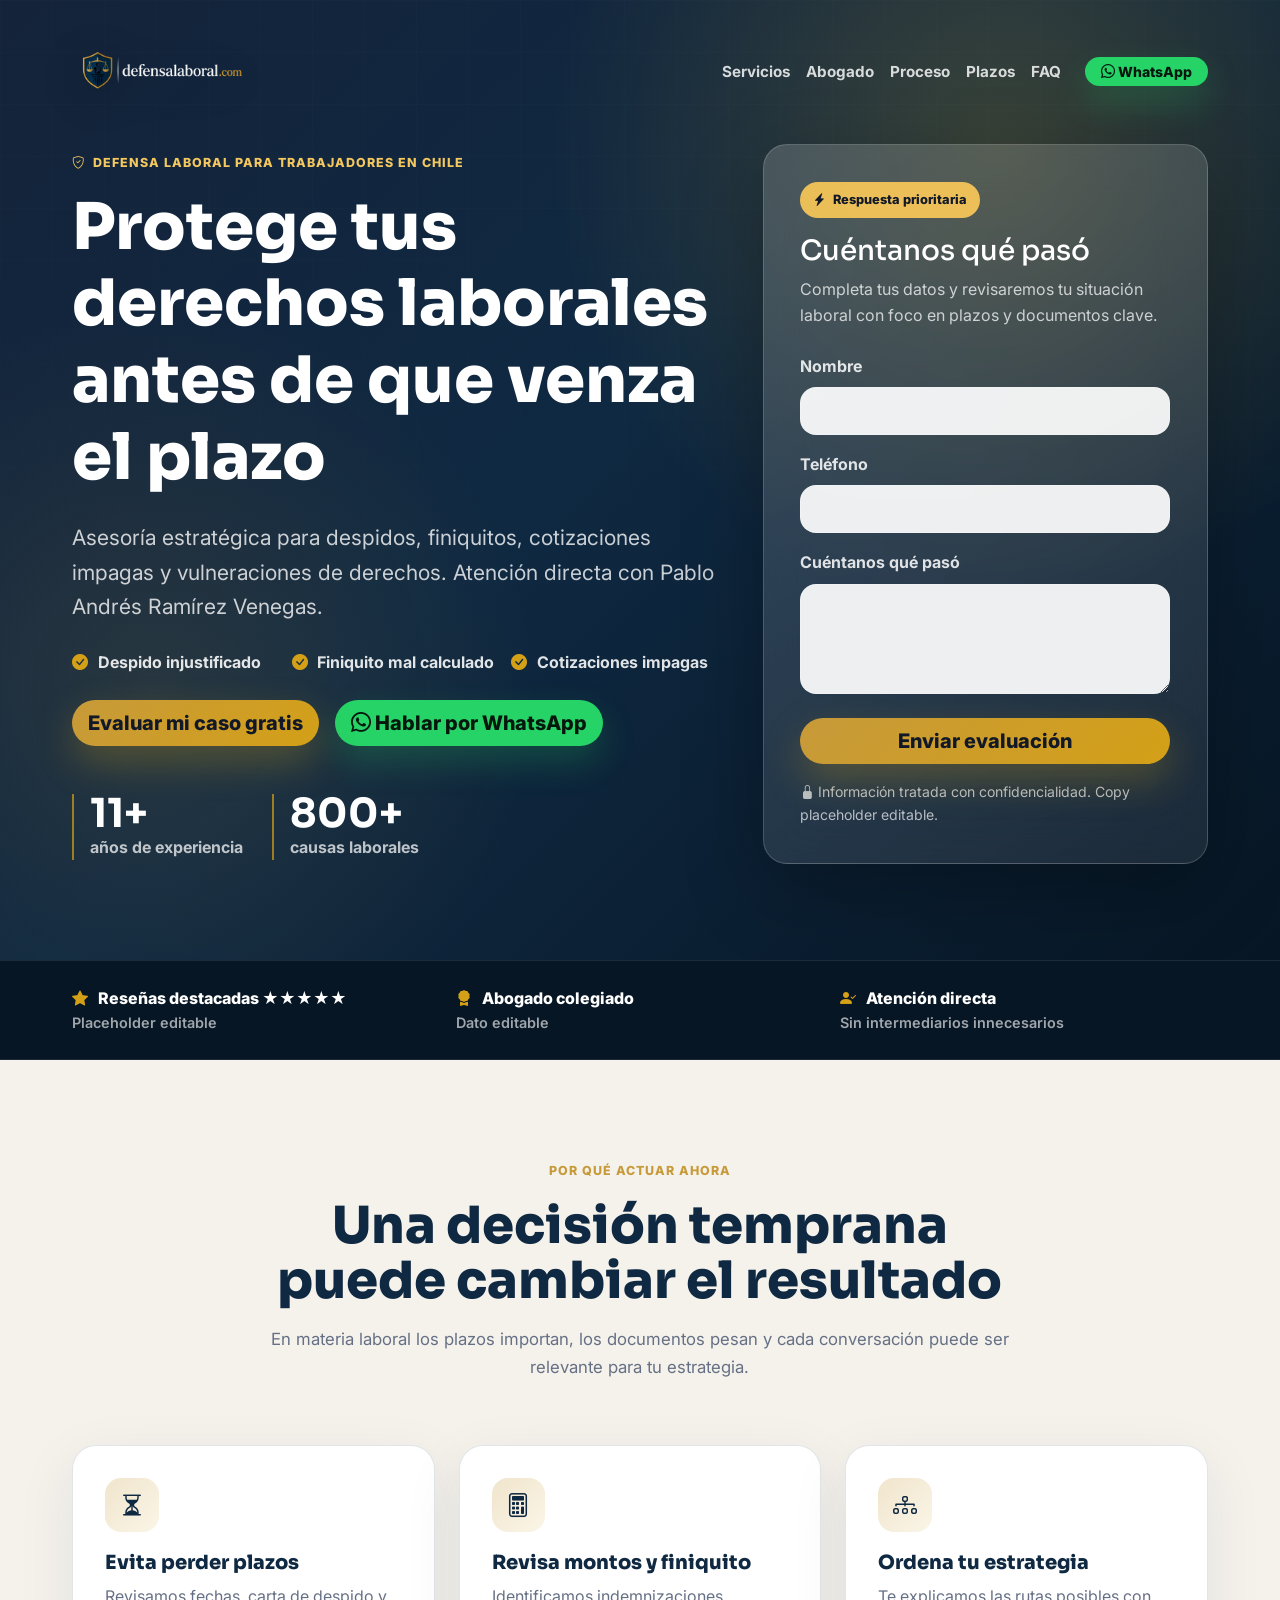
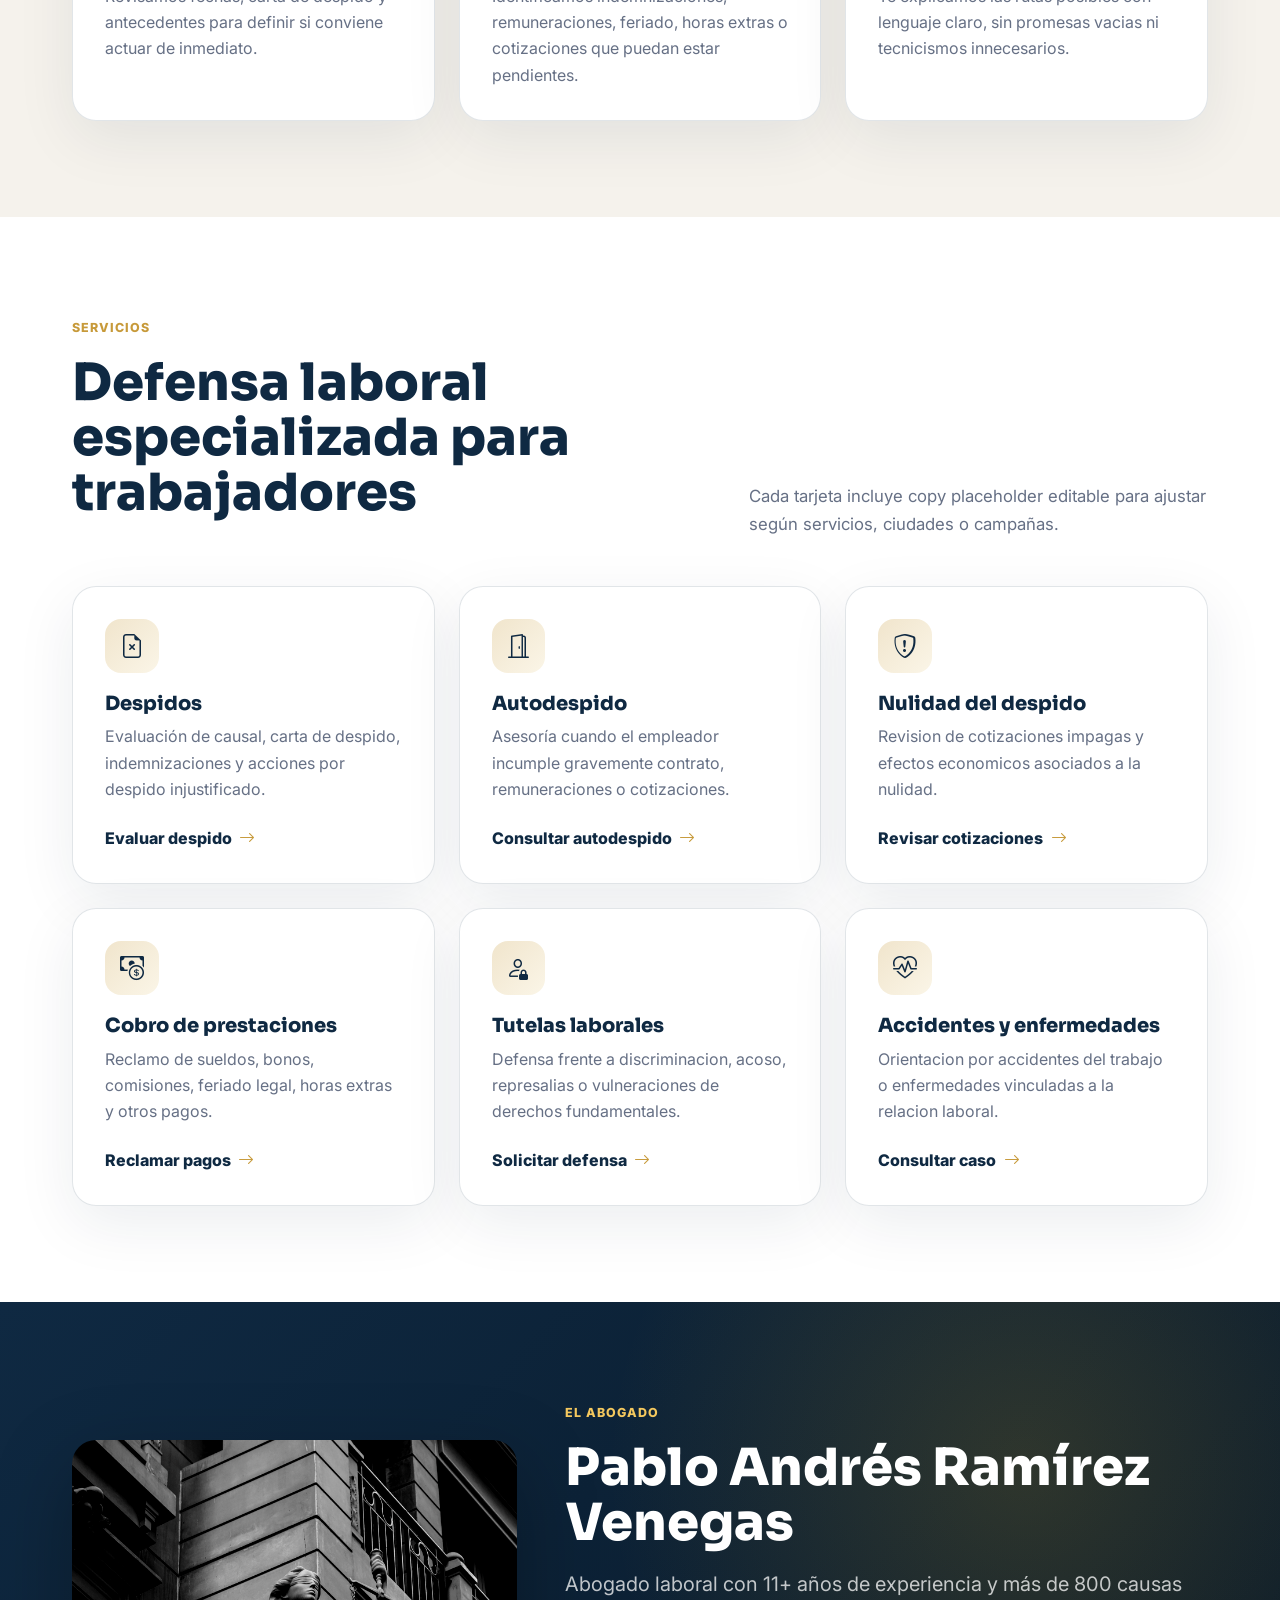
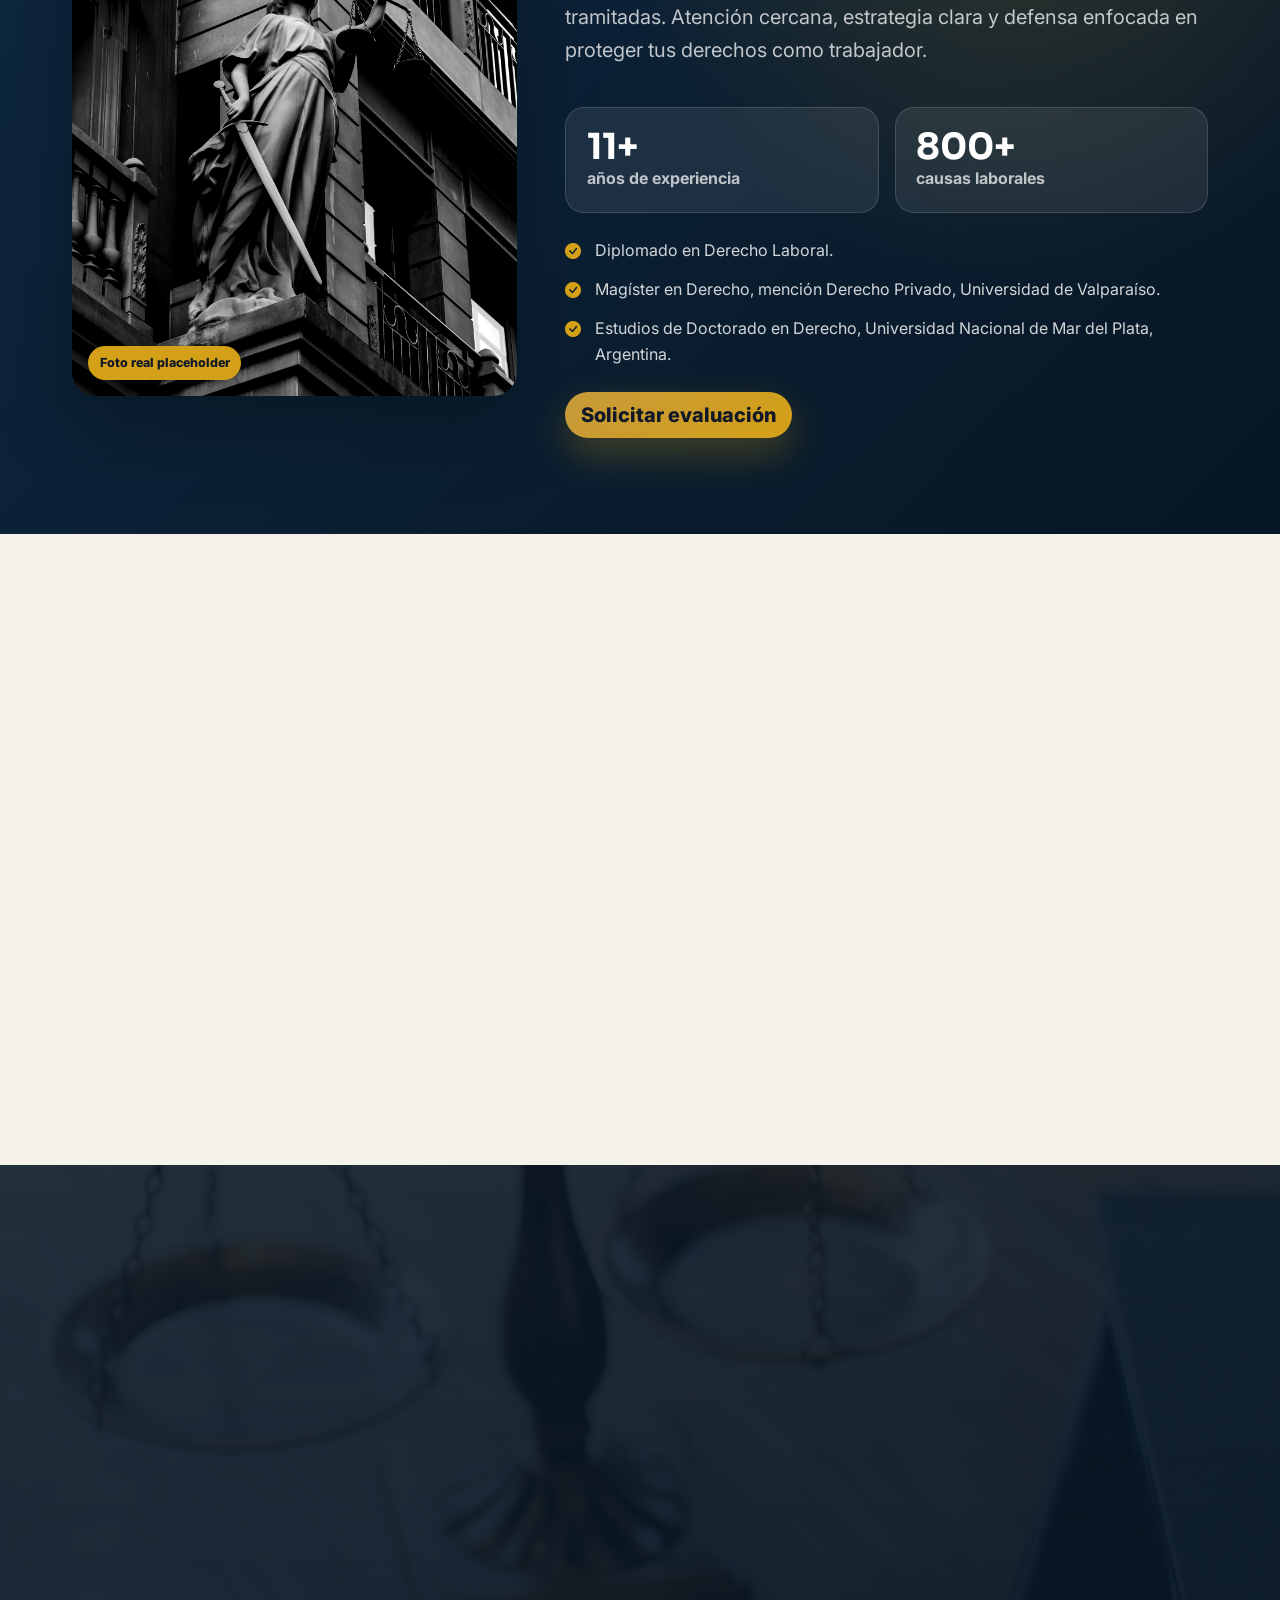
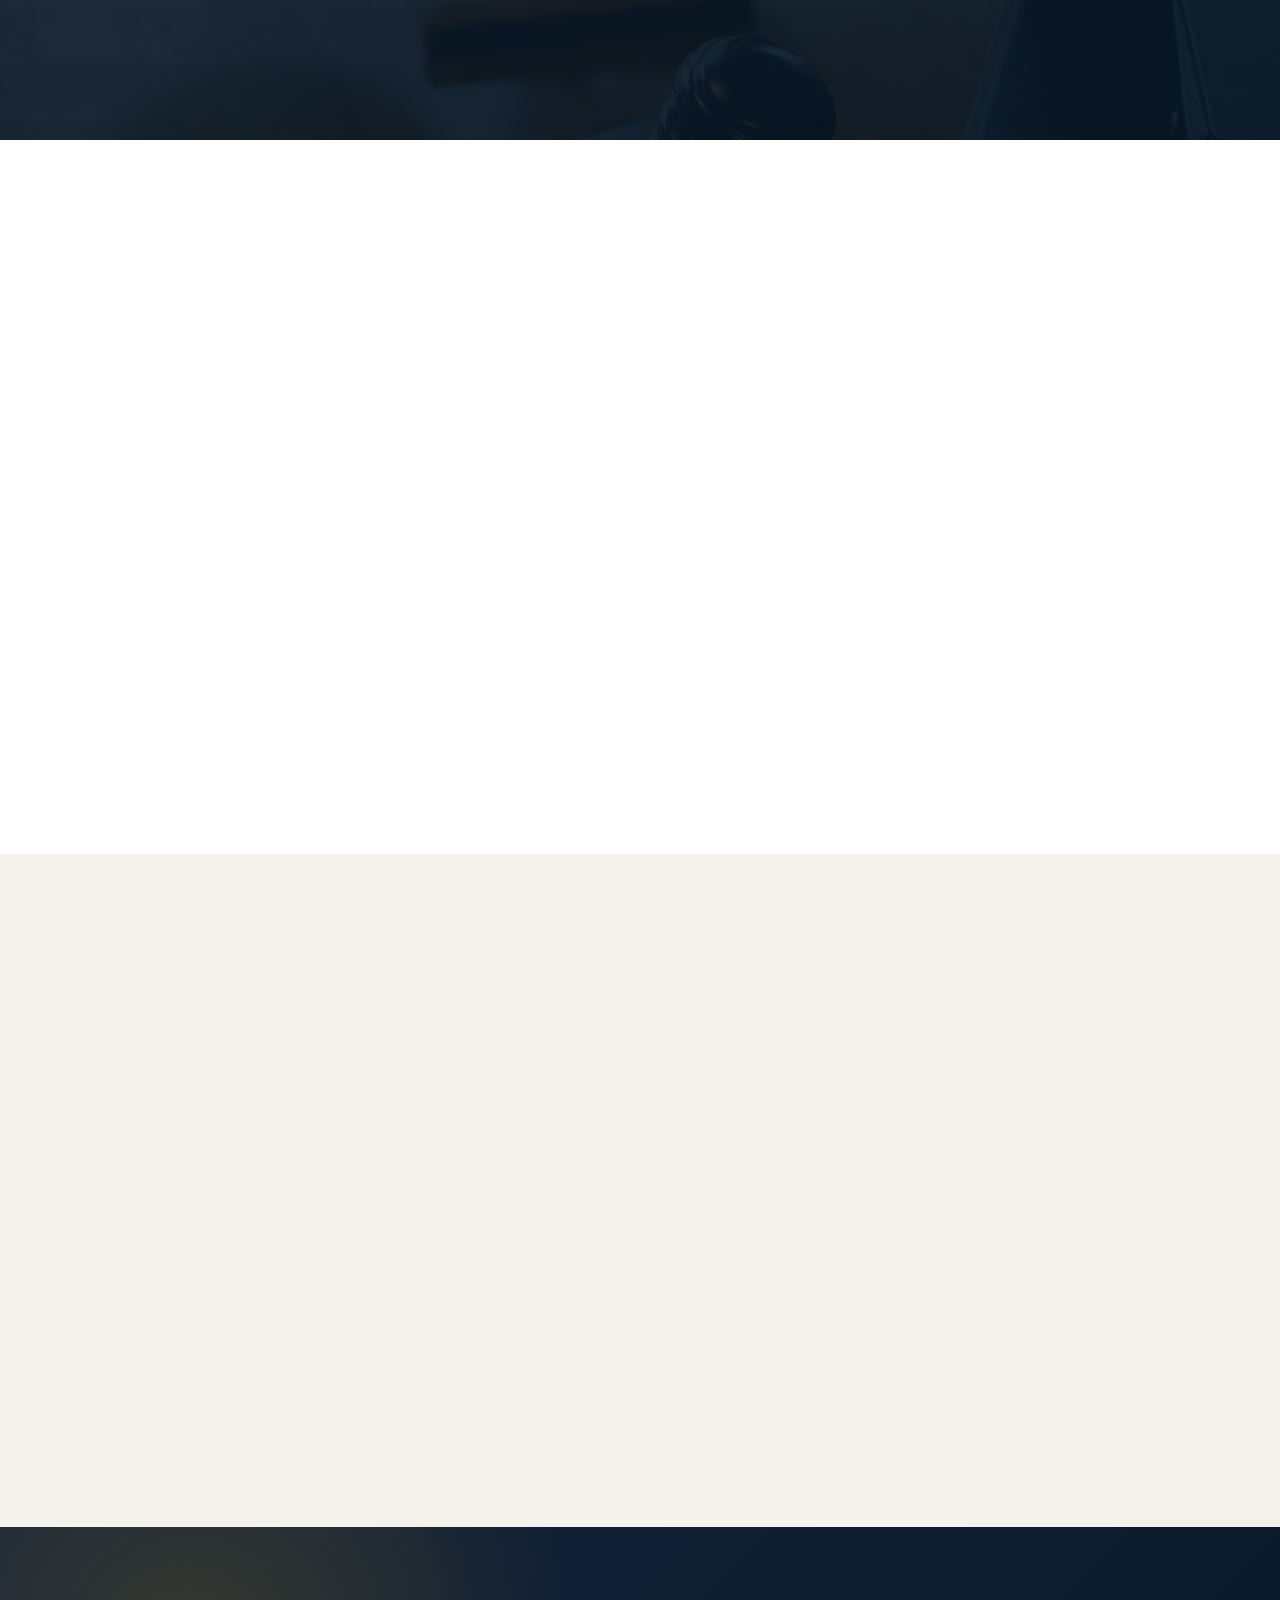
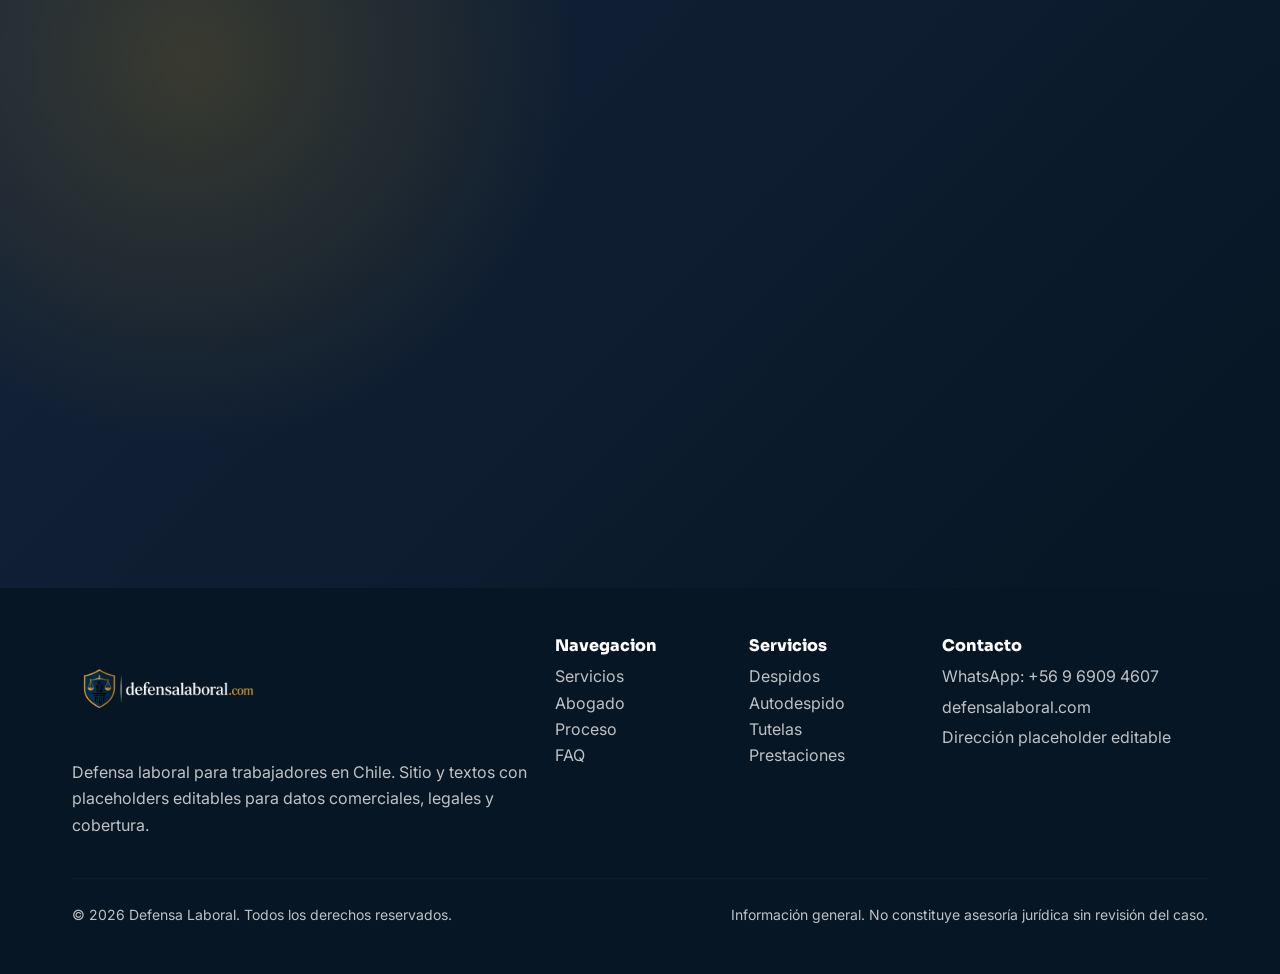
==== commit fa708cd9: "Modernize labor defense landing page" ====
--- a/index.html
+++ b/index.html
@@ -1,393 +1,402 @@
-<!DOCTYPE html>
+<!doctype html>
 <html lang="es-CL">
 <head>
-  <meta charset="UTF-8">
-  <meta name="viewport" content="width=device-width, initial-scale=1.0">
-  <title>Abogado Laboral para Trabajadores en Chile | Defensa Trabajador</title>
-  <meta name="description" content="Defensa laboral para trabajadores en Chile. Asesoría en despidos, autodespido, nulidad del despido, cobro de prestaciones, tutelas laborales y accidentes del trabajo.">
-  <meta name="keywords" content="abogado laboral Chile, defensa trabajador, despido injustificado, autodespido, nulidad del despido, tutela laboral, cobro de prestaciones, abogado laboral Viña del Mar">
-  <link rel="preload" href="styles.css" as="style">
+  <meta charset="utf-8">
+  <meta name="viewport" content="width=device-width, initial-scale=1">
+  <title>Defensa Laboral en Chile | Pablo Ramírez Venegas</title>
+  <meta name="description" content="Defensa laboral para trabajadores en Chile. Evaluación de despidos, finiquitos, cotizaciones impagas, tutelas laborales y accidentes del trabajo.">
+
+  <link rel="preconnect" href="https://fonts.googleapis.com">
+  <link rel="preconnect" href="https://fonts.gstatic.com" crossorigin>
+  <link href="https://fonts.googleapis.com/css2?family=Inter:wght@400;500;600;700;800&family=Sora:wght@600;700;800&display=swap" rel="stylesheet">
+  <link href="https://cdn.jsdelivr.net/npm/bootstrap@5.3.3/dist/css/bootstrap.min.css" rel="stylesheet">
+  <link href="https://cdn.jsdelivr.net/npm/bootstrap-icons@1.11.3/font/bootstrap-icons.min.css" rel="stylesheet">
+  <link href="https://unpkg.com/aos@2.3.1/dist/aos.css" rel="stylesheet">
   <link rel="stylesheet" href="styles.css">
 </head>
-<body>
-  <svg class="svg-sprite" aria-hidden="true" focusable="false">
-    <symbol id="icon-whatsapp" viewBox="0 0 24 24">
-      <path d="M12.04 2.01A9.94 9.94 0 0 0 3.55 17.1L2 22l5.04-1.48a9.94 9.94 0 1 0 5-18.51Zm0 1.93a8.01 8.01 0 0 1 6.82 12.2 8.02 8.02 0 0 1-10.9 2.47l-.36-.21-2.78.82.85-2.68-.24-.38A8.01 8.01 0 0 1 12.04 3.94Zm-3.3 3.72c-.18 0-.47.07-.72.34-.25.27-.95.93-.95 2.27s.98 2.64 1.11 2.82c.14.18 1.9 3.05 4.72 4.15 2.34.92 2.82.74 3.33.69.51-.05 1.64-.67 1.87-1.32.23-.65.23-1.2.16-1.32-.07-.11-.25-.18-.53-.32-.28-.14-1.64-.81-1.89-.9-.25-.09-.44-.14-.62.14-.18.28-.71.9-.87 1.08-.16.18-.32.2-.6.07-.28-.14-1.18-.44-2.25-1.39-.83-.74-1.39-1.66-1.55-1.94-.16-.28-.02-.43.12-.57.13-.13.28-.32.41-.48.14-.16.18-.28.28-.46.09-.18.05-.34-.02-.48-.07-.14-.62-1.5-.85-2.05-.22-.53-.45-.46-.62-.47h-.53Z"/>
-    </symbol>
-  </svg>
-  <header class="site-header" id="top">
-    <nav class="nav" aria-label="Navegación principal">
-      <a class="brand" href="#top" aria-label="Defensa Trabajador inicio">
-        <img src="LogoDefensaLaboral.png" alt="Defensa Trabajador">
+<body data-bs-spy="scroll" data-bs-target="#mainNav" data-bs-offset="96" tabindex="0">
+  <!-- NAVBAR -->
+  <nav id="mainNav" class="navbar navbar-expand-lg fixed-top navbar-dark" aria-label="Navegacion principal">
+    <div class="container">
+      <a class="navbar-brand d-flex align-items-center gap-2" href="#inicio" aria-label="Defensa Laboral inicio">
+        <img src="LogoDefensaLaboral.png" alt="Defensa Laboral" class="brand-logo">
       </a>
-      <button class="nav-toggle" type="button" aria-expanded="false" aria-controls="nav-menu">
-        <span></span>
-        <span></span>
-        <span></span>
-        <span class="sr-only">Abrir menú</span>
+      <button class="navbar-toggler" type="button" data-bs-toggle="collapse" data-bs-target="#navbarContent" aria-controls="navbarContent" aria-expanded="false" aria-label="Abrir navegacion">
+        <span class="navbar-toggler-icon"></span>
       </button>
-      <div class="nav-menu" id="nav-menu">
-        <a href="#beneficios">Beneficios</a>
-        <a href="#video">Video</a>
-        <a href="#servicios">Servicios</a>
-        <a href="#proceso">Proceso</a>
-        <a href="#plazos">Plazos</a>
-        <a href="#formulario">Contacto</a>
-      </div>
-      <a class="nav-cta" href="https://wa.me/56969094607?text=Hola%2C%20quiero%20solicitar%20orientaci%C3%B3n%20laboral.%20Necesito%20evaluar%20mi%20caso%20y%20saber%20qu%C3%A9%20acciones%20puedo%20tomar." target="_blank" rel="noopener">WhatsApp</a>
-    </nav>
-  </header>
+      <div class="collapse navbar-collapse" id="navbarContent">
+        <ul class="navbar-nav ms-auto mb-2 mb-lg-0 align-items-lg-center">
+          <li class="nav-item"><a class="nav-link" href="#servicios">Servicios</a></li>
+          <li class="nav-item"><a class="nav-link" href="#abogado">Abogado</a></li>
+          <li class="nav-item"><a class="nav-link" href="#proceso">Proceso</a></li>
+          <li class="nav-item"><a class="nav-link" href="#plazos">Plazos</a></li>
+          <li class="nav-item"><a class="nav-link" href="#faq">FAQ</a></li>
+          <li class="nav-item ms-lg-3">
+            <a class="btn btn-whatsapp btn-sm px-3" href="https://wa.me/56969094607?text=Hola%2C%20quiero%20evaluar%20mi%20caso%20laboral." target="_blank" rel="noopener">
+              <i class="bi bi-whatsapp" aria-hidden="true"></i> WhatsApp
+            </a>
+          </li>
+        </ul>
+      </div>
+    </div>
+  </nav>
 
   <main>
-    <section class="hero">
-      <div class="hero-bg">
-        <video src="Video1.mp4" autoplay muted loop playsinline poster="imagenLaboral1.jpg"></video>
-      </div>
-      <div class="hero-overlay"></div>
-      <div class="container hero-grid">
-        <div class="hero-copy">
-          <p class="eyebrow">Defensa laboral para trabajadores en Chile</p>
-          <h1>Abogado laboral para proteger tus derechos antes de que venza el plazo</h1>
-          <p class="hero-lead">Si fuiste despedido, te deben prestaciones, sufriste una vulneración de derechos o necesitas revisar tu finiquito, recibe asesoría especializada con una estrategia clara desde el primer contacto.</p>
-          <div class="hero-actions">
-            <a class="btn btn-primary" href="#formulario">Evaluar mi caso laboral</a>
-            <a class="btn btn-secondary" href="https://wa.me/56969094607?text=Hola%2C%20quiero%20solicitar%20orientaci%C3%B3n%20laboral%20con%20Defensa%20Trabajador." target="_blank" rel="noopener">Hablar por WhatsApp</a>
-          </div>
-          <div class="trust-row" aria-label="Indicadores de confianza">
-            <span>Más de 11 años de experiencia</span>
-            <span>Más de 800 causas laborales</span>
-            <span>Atención directa</span>
-          </div>
-        </div>
-        <aside class="hero-panel" aria-label="Evaluación laboral">
-          <h2>¿Necesitas orientación laboral?</h2>
-          <p>Cuéntanos qué ocurrió, cuándo ocurrió y qué documentos tienes. Una revisión temprana puede cambiar el resultado de tu caso.</p>
-          <a class="panel-link" href="#formulario">Quiero que revisen mi caso</a>
-          <small>Atención por WhatsApp, teléfono o correo electrónico.</small>
-        </aside>
-      </div>
-    </section>
-
-    <section class="section benefits" id="beneficios">
-      <div class="container">
-        <div class="section-heading">
-          <p class="eyebrow">Por qué actuar ahora</p>
-          <h2>No enfrentes un conflicto laboral sin asesoría</h2>
-          <p>Un despido, una deuda laboral o una vulneración de derechos puede tener consecuencias importantes si no se actúa a tiempo.</p>
-        </div>
-        <div class="benefit-grid">
-          <article>
-            <strong>Revisión legal de tu situación</strong>
-            <p>Analizamos contrato, carta de despido, finiquito, liquidaciones, mensajes y comprobantes.</p>
-          </article>
-          <article>
-            <strong>Estrategia clara</strong>
-            <p>Te explicamos las opciones disponibles y los pasos que podrían corresponder según tu caso.</p>
-          </article>
-          <article>
-            <strong>Defensa enfocada en resultados</strong>
-            <p>Orientación profesional para reclamar indemnizaciones, remuneraciones, cotizaciones u otros derechos.</p>
-          </article>
-        </div>
-        <div class="benefit-photo">
-          <img src="ImagenExtra2.jpg" alt="Asesoría laboral personalizada para trabajadores">
-          <div>
-            <p class="eyebrow">Revisión antes de decidir</p>
-            <h3>Una conversación a tiempo puede ordenar tu caso</h3>
-            <p>Antes de firmar, aceptar una propuesta o dejar pasar una fecha importante, revisamos tus antecedentes para ayudarte a tomar una decisión informada.</p>
-          </div>
-        </div>
-      </div>
-    </section>
-
-    <section class="section video-section" id="video">
-      <div class="container video-grid">
-        <div>
-          <p class="eyebrow">Atención especializada</p>
-          <h2>Conoce cómo abordamos tu defensa laboral</h2>
-          <p>Revisa el video y, si tu caso requiere actuar pronto, escríbenos para evaluar documentos, plazos y posibles acciones antes de tomar una decisión.</p>
-          <a class="btn btn-primary" href="#formulario">Evaluar mi caso laboral</a>
-        </div>
-        <div class="video-frame">
-          <video src="Video1.mp4" autoplay muted loop playsinline preload="metadata" poster="imagenLaboral1.jpg" aria-label="Video de presentación de defensa laboral"></video>
-        </div>
-      </div>
-    </section>
-
-    <section class="section services" id="servicios">
-      <div class="container">
-        <div class="section-heading split">
-          <div>
-            <p class="eyebrow">Servicios laborales</p>
-            <h2>Defensa y asesoría laboral especializada</h2>
-          </div>
-          <p>Atendemos conflictos laborales frecuentes con foco en trabajadores: despidos, autodespidos, prestaciones adeudadas, tutelas y accidentes.</p>
-        </div>
-        <div class="service-grid">
-          <article class="service-card">
-            <img src="Icono1.png" alt="" aria-hidden="true">
-            <h3>Despidos</h3>
-            <p>Revisamos si la causal aplicada fue correcta, si tu finiquito está bien calculado o si corresponde reclamar judicialmente.</p>
-            <a class="service-button" href="https://wa.me/56969094607?text=Hola%2C%20quiero%20revisar%20mi%20despido." target="_blank" rel="noopener"><svg><use href="#icon-whatsapp"></use></svg>Revisar mi despido</a>
-          </article>
-          <article class="service-card">
-            <img src="Icono2.png" alt="" aria-hidden="true">
-            <h3>Autodespido</h3>
-            <p>Si tu empleador incumplió gravemente sus obligaciones, podrías reclamar las indemnizaciones correspondientes.</p>
-            <a class="service-button" href="https://wa.me/56969094607?text=Hola%2C%20quiero%20consultar%20si%20puedo%20autodespedirme." target="_blank" rel="noopener"><svg><use href="#icon-whatsapp"></use></svg>Consultar autodespido</a>
-          </article>
-          <article class="service-card">
-            <img src="Icono3.png" alt="" aria-hidden="true">
-            <h3>Nulidad del despido</h3>
-            <p>Si existen cotizaciones impagas al momento del despido, podrías exigir remuneraciones hasta la regularización.</p>
-            <a class="service-button" href="https://wa.me/56969094607?text=Hola%2C%20quiero%20evaluar%20la%20nulidad%20del%20despido." target="_blank" rel="noopener"><svg><use href="#icon-whatsapp"></use></svg>Evaluar nulidad</a>
-          </article>
-          <article class="service-card">
-            <img src="Icono4.png" alt="" aria-hidden="true">
-            <h3>Cobro de prestaciones</h3>
-            <p>Reclamamos remuneraciones, feriado legal, horas extras, bonos, comisiones, cotizaciones u otros pagos adeudados.</p>
-            <a class="service-button" href="https://wa.me/56969094607?text=Hola%2C%20quiero%20reclamar%20pagos%20laborales%20adeudados." target="_blank" rel="noopener"><svg><use href="#icon-whatsapp"></use></svg>Reclamar pagos</a>
-          </article>
-          <article class="service-card">
-            <img src="Icono5.png" alt="" aria-hidden="true">
-            <h3>Tutelas laborales</h3>
-            <p>Representamos casos de discriminación, represalias, hostigamiento o afectaciones graves a la dignidad del trabajador.</p>
-            <a class="service-button" href="https://wa.me/56969094607?text=Hola%2C%20quiero%20solicitar%20defensa%20laboral." target="_blank" rel="noopener"><svg><use href="#icon-whatsapp"></use></svg>Solicitar defensa</a>
-          </article>
-          <article class="service-card">
-            <img src="Icono6.png" alt="" aria-hidden="true">
-            <h3>Accidentes y enfermedades</h3>
-            <p>Orientamos acciones por accidentes del trabajo o enfermedades vinculadas a tus labores y antecedentes médicos.</p>
-            <a class="service-button" href="https://wa.me/56969094607?text=Hola%2C%20quiero%20consultar%20mi%20caso%20laboral." target="_blank" rel="noopener"><svg><use href="#icon-whatsapp"></use></svg>Consultar mi caso</a>
-          </article>
-        </div>
-      </div>
-    </section>
-
-    <section class="section authority">
-      <div class="container authority-grid">
-        <div class="image-stack">
-          <img class="photo-main" src="imagenLaboral1.jpg" alt="Asesoría legal laboral para trabajadores">
-          <img class="photo-float" src="imagenLaboral2.jpg" alt="Reunión de revisión de antecedentes laborales">
-        </div>
-        <div>
-          <p class="eyebrow">Experiencia y especialización</p>
-          <h2>Atención legal seria para tomar decisiones con respaldo</h2>
-          <p>La defensa laboral requiere precisión, oportunidad y una lectura estratégica de los documentos. La asesoría está liderada por Pablo Andrés Ramírez Venegas, abogado con más de 11 años de experiencia independiente en materia laboral y más de 800 causas tramitadas.</p>
-          <ul class="check-list">
-            <li>Diplomado en Derecho Laboral.</li>
-            <li>Magíster en Derecho, mención Derecho Privado, Universidad de Valparaíso.</li>
-            <li>Estudios de Doctorado en Derecho en la Universidad Nacional de Mar del Plata, Argentina.</li>
+    <!-- HERO -->
+    <section id="inicio" class="hero-section d-flex align-items-center">
+      <div class="hero-pattern" aria-hidden="true"></div>
+      <div class="container position-relative">
+        <div class="row align-items-center g-5">
+          <div class="col-lg-7" data-aos="fade-up">
+            <p class="eyebrow mb-3"><i class="bi bi-shield-check" aria-hidden="true"></i> Defensa laboral para trabajadores en Chile</p>
+            <h1 class="display-3 fw-black text-white mb-4">Protege tus derechos laborales antes de que venza el plazo</h1>
+            <p class="hero-lead mb-4">Asesoría estratégica para despidos, finiquitos, cotizaciones impagas y vulneraciones de derechos. Atención directa con Pablo Andrés Ramírez Venegas.</p>
+            <div class="row g-3 mb-4 hero-bullets">
+              <div class="col-md-4"><i class="bi bi-check-circle-fill" aria-hidden="true"></i> Despido injustificado</div>
+              <div class="col-md-4"><i class="bi bi-check-circle-fill" aria-hidden="true"></i> Finiquito mal calculado</div>
+              <div class="col-md-4"><i class="bi bi-check-circle-fill" aria-hidden="true"></i> Cotizaciones impagas</div>
+            </div>
+            <div class="d-flex flex-column flex-sm-row gap-3 mb-5">
+              <a class="btn btn-gold btn-lg" href="#contacto">Evaluar mi caso gratis</a>
+              <a class="btn btn-whatsapp btn-lg" href="https://wa.me/56969094607?text=Hola%2C%20necesito%20orientacion%20laboral." target="_blank" rel="noopener">
+                <i class="bi bi-whatsapp" aria-hidden="true"></i> Hablar por WhatsApp
+              </a>
+            </div>
+            <div class="hero-stats d-flex flex-wrap gap-4">
+              <div><strong>11+</strong><span>años de experiencia</span></div>
+              <div><strong>800+</strong><span>causas laborales</span></div>
+            </div>
+          </div>
+          <div class="col-lg-5" data-aos="fade-left" data-aos-delay="120">
+            <form class="glass-form needs-validation" action="gracias.html" method="get" novalidate aria-label="Formulario de evaluación laboral">
+              <span class="form-badge"><i class="bi bi-lightning-charge-fill" aria-hidden="true"></i> Respuesta prioritaria</span>
+              <h2 class="h3 text-white mt-3 mb-2">Cuéntanos qué pasó</h2>
+              <p class="text-white-70 mb-4">Completa tus datos y revisaremos tu situación laboral con foco en plazos y documentos clave.</p>
+              <div class="mb-3">
+                <label for="heroName" class="form-label">Nombre</label>
+                <input type="text" class="form-control form-control-lg" id="heroName" name="nombre" autocomplete="name" required>
+                <div class="invalid-feedback">Ingresa tu nombre.</div>
+              </div>
+              <div class="mb-3">
+                <label for="heroPhone" class="form-label">Teléfono</label>
+                <input type="tel" class="form-control form-control-lg" id="heroPhone" name="telefono" autocomplete="tel" required>
+                <div class="invalid-feedback">Ingresa un telefono de contacto.</div>
+              </div>
+              <div class="mb-4">
+                <label for="heroMessage" class="form-label">Cuéntanos qué pasó</label>
+                <textarea class="form-control" id="heroMessage" name="mensaje" rows="4" required></textarea>
+                <div class="invalid-feedback">Describe brevemente tu caso.</div>
+              </div>
+              <button class="btn btn-gold btn-lg w-100" type="submit">Enviar evaluación</button>
+              <p class="privacy-note mt-3 mb-0"><i class="bi bi-lock-fill" aria-hidden="true"></i> Información tratada con confidencialidad. Copy placeholder editable.</p>
+            </form>
+          </div>
+        </div>
+      </div>
+    </section>
+
+    <!-- BARRA DE CONFIANZA -->
+    <section class="trust-strip py-4">
+      <div class="container">
+        <div class="row g-3 text-center text-lg-start">
+          <div class="col-md-4" data-aos="fade-up"><i class="bi bi-star-fill" aria-hidden="true"></i> Reseñas destacadas ★★★★★ <span>Placeholder editable</span></div>
+          <div class="col-md-4" data-aos="fade-up" data-aos-delay="80"><i class="bi bi-award-fill" aria-hidden="true"></i> Abogado colegiado <span>Dato editable</span></div>
+          <div class="col-md-4" data-aos="fade-up" data-aos-delay="160"><i class="bi bi-person-check-fill" aria-hidden="true"></i> Atención directa <span>Sin intermediarios innecesarios</span></div>
+        </div>
+      </div>
+    </section>
+
+    <!-- POR QUE ACTUAR AHORA -->
+    <section class="section bg-cream" id="actuar">
+      <div class="container">
+        <div class="row justify-content-center text-center mb-5">
+          <div class="col-lg-8" data-aos="fade-up">
+            <p class="eyebrow dark">Por qué actuar ahora</p>
+            <h2 class="section-title">Una decisión temprana puede cambiar el resultado</h2>
+            <p class="section-copy">En materia laboral los plazos importan, los documentos pesan y cada conversación puede ser relevante para tu estrategia.</p>
+          </div>
+        </div>
+        <div class="row g-4">
+          <div class="col-md-4" data-aos="fade-up">
+            <article class="feature-card h-100">
+              <i class="bi bi-hourglass-split card-icon" aria-hidden="true"></i>
+              <h3>Evita perder plazos</h3>
+              <p>Revisamos fechas, carta de despido y antecedentes para definir si conviene actuar de inmediato.</p>
+            </article>
+          </div>
+          <div class="col-md-4" data-aos="fade-up" data-aos-delay="100">
+            <article class="feature-card h-100">
+              <i class="bi bi-calculator card-icon" aria-hidden="true"></i>
+              <h3>Revisa montos y finiquito</h3>
+              <p>Identificamos indemnizaciones, remuneraciones, feriado, horas extras o cotizaciones que puedan estar pendientes.</p>
+            </article>
+          </div>
+          <div class="col-md-4" data-aos="fade-up" data-aos-delay="200">
+            <article class="feature-card h-100">
+              <i class="bi bi-diagram-3 card-icon" aria-hidden="true"></i>
+              <h3>Ordena tu estrategia</h3>
+              <p>Te explicamos las rutas posibles con lenguaje claro, sin promesas vacias ni tecnicismos innecesarios.</p>
+            </article>
+          </div>
+        </div>
+      </div>
+    </section>
+
+    <!-- SERVICIOS -->
+    <section class="section" id="servicios">
+      <div class="container">
+        <div class="row align-items-end mb-5">
+          <div class="col-lg-7" data-aos="fade-up">
+            <p class="eyebrow dark">Servicios</p>
+            <h2 class="section-title">Defensa laboral especializada para trabajadores</h2>
+          </div>
+          <div class="col-lg-5" data-aos="fade-up" data-aos-delay="100">
+            <p class="section-copy mb-0">Cada tarjeta incluye copy placeholder editable para ajustar según servicios, ciudades o campañas.</p>
+          </div>
+        </div>
+        <div class="row g-4">
+          <div class="col-md-6 col-xl-4" data-aos="zoom-in"><article class="service-card h-100"><i class="bi bi-file-earmark-x card-icon" aria-hidden="true"></i><h3>Despidos</h3><p>Evaluación de causal, carta de despido, indemnizaciones y acciones por despido injustificado.</p><a href="#contacto">Evaluar despido <i class="bi bi-arrow-right" aria-hidden="true"></i></a></article></div>
+          <div class="col-md-6 col-xl-4" data-aos="zoom-in" data-aos-delay="80"><article class="service-card h-100"><i class="bi bi-door-open card-icon" aria-hidden="true"></i><h3>Autodespido</h3><p>Asesoría cuando el empleador incumple gravemente contrato, remuneraciones o cotizaciones.</p><a href="#contacto">Consultar autodespido <i class="bi bi-arrow-right" aria-hidden="true"></i></a></article></div>
+          <div class="col-md-6 col-xl-4" data-aos="zoom-in" data-aos-delay="160"><article class="service-card h-100"><i class="bi bi-shield-exclamation card-icon" aria-hidden="true"></i><h3>Nulidad del despido</h3><p>Revision de cotizaciones impagas y efectos economicos asociados a la nulidad.</p><a href="#contacto">Revisar cotizaciones <i class="bi bi-arrow-right" aria-hidden="true"></i></a></article></div>
+          <div class="col-md-6 col-xl-4" data-aos="zoom-in"><article class="service-card h-100"><i class="bi bi-cash-coin card-icon" aria-hidden="true"></i><h3>Cobro de prestaciones</h3><p>Reclamo de sueldos, bonos, comisiones, feriado legal, horas extras y otros pagos.</p><a href="#contacto">Reclamar pagos <i class="bi bi-arrow-right" aria-hidden="true"></i></a></article></div>
+          <div class="col-md-6 col-xl-4" data-aos="zoom-in" data-aos-delay="80"><article class="service-card h-100"><i class="bi bi-person-lock card-icon" aria-hidden="true"></i><h3>Tutelas laborales</h3><p>Defensa frente a discriminacion, acoso, represalias o vulneraciones de derechos fundamentales.</p><a href="#contacto">Solicitar defensa <i class="bi bi-arrow-right" aria-hidden="true"></i></a></article></div>
+          <div class="col-md-6 col-xl-4" data-aos="zoom-in" data-aos-delay="160"><article class="service-card h-100"><i class="bi bi-heart-pulse card-icon" aria-hidden="true"></i><h3>Accidentes y enfermedades</h3><p>Orientacion por accidentes del trabajo o enfermedades vinculadas a la relacion laboral.</p><a href="#contacto">Consultar caso <i class="bi bi-arrow-right" aria-hidden="true"></i></a></article></div>
+        </div>
+      </div>
+    </section>
+
+    <!-- EL ABOGADO -->
+    <section class="section lawyer-section" id="abogado">
+      <div class="container">
+        <div class="row align-items-center g-5">
+          <div class="col-lg-5" data-aos="fade-right">
+            <div class="lawyer-photo-wrap">
+              <!-- Placeholder editable: reemplazar por foto profesional real del abogado. -->
+              <img src="ImagenExtra1.jpg" class="img-fluid" alt="Foto placeholder de Pablo Andrés Ramírez Venegas">
+              <span class="photo-label">Foto real placeholder</span>
+            </div>
+          </div>
+          <div class="col-lg-7" data-aos="fade-left">
+            <p class="eyebrow">El abogado</p>
+            <h2 class="section-title text-white">Pablo Andrés Ramírez Venegas</h2>
+            <p class="text-white-70 fs-5">Abogado laboral con 11+ años de experiencia y más de 800 causas tramitadas. Atención cercana, estrategia clara y defensa enfocada en proteger tus derechos como trabajador.</p>
+            <div class="row g-3 my-4">
+              <div class="col-sm-6"><div class="mini-stat"><strong>11+</strong><span>años de experiencia</span></div></div>
+              <div class="col-sm-6"><div class="mini-stat"><strong>800+</strong><span>causas laborales</span></div></div>
+            </div>
+            <ul class="check-list gold mb-4">
+              <li>Diplomado en Derecho Laboral.</li>
+              <li>Magíster en Derecho, mención Derecho Privado, Universidad de Valparaíso.</li>
+              <li>Estudios de Doctorado en Derecho, Universidad Nacional de Mar del Plata, Argentina.</li>
+            </ul>
+            <a class="btn btn-gold btn-lg" href="#contacto">Solicitar evaluación</a>
+          </div>
+        </div>
+      </div>
+    </section>
+
+    <!-- PROCESO -->
+    <section class="section bg-cream" id="proceso">
+      <div class="container">
+        <div class="row justify-content-center text-center mb-5">
+          <div class="col-lg-8" data-aos="fade-up">
+            <p class="eyebrow dark">Proceso</p>
+            <h2 class="section-title">Como trabajamos tu caso</h2>
+          </div>
+        </div>
+        <div class="row g-4 process-row">
+          <div class="col-md-6 col-xl-3" data-aos="fade-up"><article class="process-card"><span>01</span><h3>Contacto inicial</h3><p>Nos cuentas que paso, cuando ocurrio y que necesitas resolver.</p></article></div>
+          <div class="col-md-6 col-xl-3" data-aos="fade-up" data-aos-delay="80"><article class="process-card"><span>02</span><h3>Revision documental</h3><p>Analizamos contrato, liquidaciones, cartas, finiquito y respaldos.</p></article></div>
+          <div class="col-md-6 col-xl-3" data-aos="fade-up" data-aos-delay="160"><article class="process-card"><span>03</span><h3>Estrategia legal</h3><p>Definimos opciones, riesgos, plazos y posibles resultados.</p></article></div>
+          <div class="col-md-6 col-xl-3" data-aos="fade-up" data-aos-delay="240"><article class="process-card"><span>04</span><h3>Defensa y avance</h3><p>Iniciamos gestiones, negociacion o accion judicial cuando corresponda.</p></article></div>
+        </div>
+      </div>
+    </section>
+
+    <!-- URGENCIA POR PLAZOS -->
+    <section class="deadline-section section" id="plazos">
+      <div class="container">
+        <div class="row align-items-center g-5">
+          <div class="col-lg-7" data-aos="fade-up">
+            <p class="eyebrow">Urgencia por plazos</p>
+            <h2 class="section-title text-white">No firmes ni dejes pasar dias clave sin revisar tu caso</h2>
+            <p class="text-white-70 fs-5">Los plazos laborales pueden ser breves. Si recibiste carta de despido, te presionan a firmar o detectaste deudas, conviene ordenar antecedentes cuanto antes.</p>
+          </div>
+          <div class="col-lg-5" data-aos="fade-left">
+            <div class="deadline-box">
+              <h3>Derechos que podrias reclamar</h3>
+              <ul class="check-list gold">
+                <li>Indemnización por años de servicio.</li>
+                <li>Indemnizacion sustitutiva del aviso previo.</li>
+                <li>Recargos por despido injustificado.</li>
+                <li>Remuneraciones, feriado y horas extras.</li>
+                <li>Cotizaciones previsionales impagas.</li>
+              </ul>
+              <a class="btn btn-gold w-100" href="#contacto">Revisar mis plazos</a>
+            </div>
+          </div>
+        </div>
+      </div>
+    </section>
+
+    <!-- TESTIMONIOS -->
+    <section class="section" id="testimonios">
+      <div class="container">
+        <div class="row justify-content-center text-center mb-5">
+          <div class="col-lg-8" data-aos="fade-up">
+            <p class="eyebrow dark">Testimonios</p>
+            <h2 class="section-title">Confianza construida caso a caso</h2>
+            <p class="section-copy">Resenas placeholder editables. Reemplazar por testimonios reales con autorizacion.</p>
+          </div>
+        </div>
+        <div class="row g-4">
+          <div class="col-md-4" data-aos="fade-up"><article class="testimonial-card h-100"><div class="stars" aria-label="5 estrellas">★★★★★</div><p>"Me explicaron los pasos con claridad y pude entender si mi finiquito estaba correcto."</p><strong>Trabajadora retail</strong><span>Placeholder editable</span></article></div>
+          <div class="col-md-4" data-aos="fade-up" data-aos-delay="100"><article class="testimonial-card h-100"><div class="stars" aria-label="5 estrellas">★★★★★</div><p>"La revisión fue rápida y ordenada. Me sentí acompañado desde el primer contacto."</p><strong>Profesional servicios</strong><span>Placeholder editable</span></article></div>
+          <div class="col-md-4" data-aos="fade-up" data-aos-delay="200"><article class="testimonial-card h-100"><div class="stars" aria-label="5 estrellas">★★★★★</div><p>"Tenia dudas con mis cotizaciones y me ayudaron a decidir que hacer antes de firmar."</p><strong>Operario industrial</strong><span>Placeholder editable</span></article></div>
+        </div>
+      </div>
+    </section>
+
+    <!-- FAQ -->
+    <section class="section bg-cream" id="faq">
+      <div class="container">
+        <div class="row g-5">
+          <div class="col-lg-5" data-aos="fade-right">
+            <p class="eyebrow dark">FAQ</p>
+            <h2 class="section-title">Preguntas frecuentes</h2>
+            <p class="section-copy">Información general y editable. La respuesta definitiva depende de los antecedentes concretos del caso.</p>
+          </div>
+          <div class="col-lg-7" data-aos="fade-left">
+            <div class="accordion premium-accordion" id="faqAccordion">
+              <div class="accordion-item"><h3 class="accordion-header"><button class="accordion-button" type="button" data-bs-toggle="collapse" data-bs-target="#faq1" aria-expanded="true" aria-controls="faq1">Cuánto cuesta la primera consulta?</button></h3><div id="faq1" class="accordion-collapse collapse show" data-bs-parent="#faqAccordion"><div class="accordion-body">La evaluación inicial puede ser gratuita según campaña vigente. Placeholder editable para condiciones comerciales.</div></div></div>
+              <div class="accordion-item"><h3 class="accordion-header"><button class="accordion-button collapsed" type="button" data-bs-toggle="collapse" data-bs-target="#faq2" aria-expanded="false" aria-controls="faq2">Mi informacion es confidencial?</button></h3><div id="faq2" class="accordion-collapse collapse" data-bs-parent="#faqAccordion"><div class="accordion-body">Si. Los antecedentes compartidos se tratan con reserva profesional y solo para evaluar la estrategia del caso.</div></div></div>
+              <div class="accordion-item"><h3 class="accordion-header"><button class="accordion-button collapsed" type="button" data-bs-toggle="collapse" data-bs-target="#faq3" aria-expanded="false" aria-controls="faq3">Que plazos tengo para demandar?</button></h3><div id="faq3" class="accordion-collapse collapse" data-bs-parent="#faqAccordion"><div class="accordion-body">Los plazos dependen del tipo de accion y de los hechos. Por eso recomendamos revisar fechas y documentos cuanto antes.</div></div></div>
+              <div class="accordion-item"><h3 class="accordion-header"><button class="accordion-button collapsed" type="button" data-bs-toggle="collapse" data-bs-target="#faq4" aria-expanded="false" aria-controls="faq4">Cuánto dura un juicio laboral?</button></h3><div id="faq4" class="accordion-collapse collapse" data-bs-parent="#faqAccordion"><div class="accordion-body">La duración varía según tribunal, complejidad y posibilidad de acuerdo. Se informa una estimación al revisar el caso.</div></div></div>
+              <div class="accordion-item"><h3 class="accordion-header"><button class="accordion-button collapsed" type="button" data-bs-toggle="collapse" data-bs-target="#faq5" aria-expanded="false" aria-controls="faq5">Aceptan formas de pago flexibles?</button></h3><div id="faq5" class="accordion-collapse collapse" data-bs-parent="#faqAccordion"><div class="accordion-body">Las condiciones se revisan caso a caso. Placeholder editable para honorarios, abonos o porcentajes.</div></div></div>
+              <div class="accordion-item"><h3 class="accordion-header"><button class="accordion-button collapsed" type="button" data-bs-toggle="collapse" data-bs-target="#faq6" aria-expanded="false" aria-controls="faq6">Atienden en todo Chile?</button></h3><div id="faq6" class="accordion-collapse collapse" data-bs-parent="#faqAccordion"><div class="accordion-body">Se puede entregar orientación remota y coordinar representación según jurisdicción y necesidades del caso.</div></div></div>
+            </div>
+          </div>
+        </div>
+      </div>
+    </section>
+
+    <!-- CTA FINAL -->
+    <section class="final-cta section" id="contacto">
+      <div class="container">
+        <div class="row align-items-center g-5">
+          <div class="col-lg-6" data-aos="fade-up">
+            <p class="eyebrow">Evaluación gratuita</p>
+            <h2 class="section-title text-white">Da el primer paso con una revision clara de tu caso</h2>
+            <p class="text-white-70 fs-5">Envia tus datos y te contactaremos para revisar antecedentes, plazos y posibles acciones. Copy placeholder editable.</p>
+          </div>
+          <div class="col-lg-6" data-aos="fade-left">
+            <form class="contact-form needs-validation" action="gracias.html" method="get" novalidate>
+              <div class="row g-3">
+                <div class="col-md-6">
+                  <label for="contactName" class="form-label">Nombre</label>
+                  <input id="contactName" name="nombre" type="text" class="form-control form-control-lg" autocomplete="name" required>
+                  <div class="invalid-feedback">Ingresa tu nombre.</div>
+                </div>
+                <div class="col-md-6">
+                  <label for="contactPhone" class="form-label">Teléfono</label>
+                  <input id="contactPhone" name="telefono" type="tel" class="form-control form-control-lg" autocomplete="tel" required>
+                  <div class="invalid-feedback">Ingresa tu telefono.</div>
+                </div>
+                <div class="col-12">
+                  <label for="contactCase" class="form-label">Tipo de caso</label>
+                  <select id="contactCase" name="caso" class="form-select form-select-lg" required>
+                    <option value="">Selecciona una opcion</option>
+                    <option>Despido</option>
+                    <option>Autodespido</option>
+                    <option>Finiquito o prestaciones</option>
+                    <option>Tutela laboral</option>
+                    <option>Accidente o enfermedad</option>
+                    <option>Otro</option>
+                  </select>
+                  <div class="invalid-feedback">Selecciona un tipo de caso.</div>
+                </div>
+                <div class="col-12">
+                  <label for="contactMessage" class="form-label">Mensaje</label>
+                  <textarea id="contactMessage" name="mensaje" class="form-control" rows="4" required></textarea>
+                  <div class="invalid-feedback">Cuéntanos brevemente que paso.</div>
+                </div>
+                <div class="col-12">
+                  <button class="btn btn-gold btn-lg w-100" type="submit">Evaluar mi caso gratis</button>
+                </div>
+              </div>
+            </form>
+          </div>
+        </div>
+      </div>
+    </section>
+  </main>
+
+  <!-- FOOTER -->
+  <footer class="footer py-5">
+    <div class="container">
+      <div class="row g-4">
+        <div class="col-lg-5">
+          <img src="LogoDefensaLaboral.png" alt="Defensa Laboral" class="footer-logo mb-3">
+          <p>Defensa laboral para trabajadores en Chile. Sitio y textos con placeholders editables para datos comerciales, legales y cobertura.</p>
+        </div>
+        <div class="col-6 col-lg-2">
+          <h2 class="h6">Navegacion</h2>
+          <ul class="list-unstyled">
+            <li><a href="#servicios">Servicios</a></li>
+            <li><a href="#abogado">Abogado</a></li>
+            <li><a href="#proceso">Proceso</a></li>
+            <li><a href="#faq">FAQ</a></li>
           </ul>
-          <a class="btn btn-primary" href="#formulario">Agendar evaluación</a>
-        </div>
-      </div>
-    </section>
-
-    <section class="section lawyer-section" id="abogado">
-      <div class="container lawyer-grid">
-        <div class="lawyer-card">
-          <p class="eyebrow">Abogado principal</p>
-          <h2>Pablo Andrés Ramírez Venegas</h2>
-          <p>Abogado con más de 11 años de experiencia en materia laboral y más de 800 causas tramitadas.</p>
-          <div class="lawyer-stats">
-            <span><strong>11+</strong> años de experiencia</span>
-            <span><strong>800+</strong> causas laborales</span>
-          </div>
-        </div>
-        <div class="credentials-card">
-          <h3>Credenciales y formación destacada</h3>
-          <ul class="check-list">
-            <li>Diplomado en Derecho Laboral.</li>
-            <li>Magíster en Derecho, mención Derecho Privado, Universidad de Valparaíso.</li>
-            <li>Cursando Doctorado en Derecho en la Universidad Nacional de Mar del Plata, Argentina.</li>
+        </div>
+        <div class="col-6 col-lg-2">
+          <h2 class="h6">Servicios</h2>
+          <ul class="list-unstyled">
+            <li>Despidos</li>
+            <li>Autodespido</li>
+            <li>Tutelas</li>
+            <li>Prestaciones</li>
           </ul>
-          <a class="btn btn-primary" href="#formulario">Solicitar evaluación con el abogado</a>
-        </div>
-      </div>
-    </section>
-
-    <section class="section timeline" id="proceso">
-      <div class="container">
-        <div class="section-heading">
-          <p class="eyebrow">Proceso de atención</p>
-          <h2>¿Cómo funciona la evaluación?</h2>
-        </div>
-        <div class="steps">
-          <article>
-            <span>1</span>
-            <h3>Cuéntanos tu caso</h3>
-            <p>Completa el formulario o escríbenos por WhatsApp indicando qué ocurrió y cuándo ocurrió.</p>
-          </article>
-          <article>
-            <span>2</span>
-            <h3>Revisamos antecedentes</h3>
-            <p>Analizamos contrato, finiquito, cartas, liquidaciones, correos, mensajes y comprobantes.</p>
-          </article>
-          <article>
-            <span>3</span>
-            <h3>Definimos estrategia</h3>
-            <p>Te explicamos opciones, riesgos y pasos disponibles de acuerdo con tu situación laboral.</p>
-          </article>
-          <article>
-            <span>4</span>
-            <h3>Iniciamos la defensa</h3>
-            <p>Si decides avanzar, te acompañamos con una estrategia jurídica clara y ordenada.</p>
-          </article>
-        </div>
-      </div>
-    </section>
-
-    <section class="deadline" id="plazos">
-      <div class="container deadline-grid">
-        <div>
-          <p class="eyebrow">Urgencia por plazos laborales</p>
-          <h2>Dejar pasar los días puede afectar tus posibilidades de reclamar</h2>
-          <p>Antes de firmar un finiquito, aceptar una propuesta, renunciar o dejar pasar una fecha importante, revisa tu caso con un abogado laboral. Muchos reclamos dependen de plazos y documentos específicos.</p>
-        </div>
-        <div class="deadline-box">
-          <strong>Podrías tener derecho a reclamar:</strong>
-          <ul>
-            <li>Indemnizaciones.</li>
-            <li>Remuneraciones adeudadas.</li>
-            <li>Cotizaciones impagas.</li>
-            <li>Feriado legal, horas extras, bonos o comisiones.</li>
-            <li>Tutela laboral o nulidad del despido.</li>
-          </ul>
-          <a class="btn btn-secondary" href="#formulario">Revisar mis derechos laborales</a>
-        </div>
-      </div>
-    </section>
-
-    <section class="section contact-section" id="formulario">
-      <div class="container contact-grid">
-        <div>
-          <p class="eyebrow">Formulario de contacto</p>
-          <h2>Solicita una evaluación de tu caso</h2>
-          <p>Completa tus datos y cuéntanos brevemente tu situación laboral. Mientras más detalles entregues, mejor podremos orientar la revisión inicial.</p>
-          <div class="contact-card">
-            <strong>Contacto directo</strong>
-            <p>Teléfono y WhatsApp: <a href="tel:+56969094607">+56 9 6909 4607</a></p>
-            <p>Correo: <a href="mailto:contacto@defensatrabajador.com">contacto@defensatrabajador.com</a></p>
-            <p>Dirección: Calle Álvarez Nº 2710, Viña del Mar, Región de Valparaíso.</p>
-          </div>
-        </div>
-        <form class="lead-form" id="lead-form" novalidate>
-          <label>
-            Nombre completo
-            <input type="text" name="name" autocomplete="name" required>
-          </label>
-          <label>
-            Teléfono
-            <input type="tel" name="phone" autocomplete="tel" required>
-          </label>
-          <label>
-            Correo electrónico
-            <input type="email" name="email" autocomplete="email" required>
-          </label>
-          <label>
-            Ciudad
-            <input type="text" name="city" autocomplete="address-level2">
-          </label>
-          <label>
-            Tipo de caso laboral
-            <select name="caseType" required>
-              <option value="">Selecciona una opción</option>
-              <option>Despido</option>
-              <option>Autodespido</option>
-              <option>Nulidad del despido</option>
-              <option>Cobro de prestaciones</option>
-              <option>Tutela laboral</option>
-              <option>Accidente del trabajo</option>
-              <option>Enfermedad profesional</option>
-              <option>Otro</option>
-            </select>
-          </label>
-          <label class="full">
-            Mensaje / descripción del caso
-            <textarea name="message" rows="5" required></textarea>
-          </label>
-          <button class="btn btn-primary full" type="submit">Enviar mi caso laboral</button>
-          <p class="form-status" id="form-status" role="status" aria-live="polite"></p>
-        </form>
-      </div>
-    </section>
-
-    <section class="whatsapp-cta" aria-label="Atención por WhatsApp">
-      <div class="container whatsapp-grid">
-        <div>
-          <p class="eyebrow">Atención rápida</p>
-          <h2>¿Prefieres escribir directamente?</h2>
-          <p>Envía un WhatsApp y cuenta tu caso laboral. Podemos orientarte sobre documentos, urgencias y próximos pasos.</p>
-        </div>
-        <a class="btn btn-primary" href="https://wa.me/56969094607?text=Hola%2C%20quiero%20solicitar%20orientaci%C3%B3n%20laboral%20con%20Defensa%20Trabajador.%20Necesito%20evaluar%20mi%20caso%20y%20saber%20qu%C3%A9%20acciones%20puedo%20tomar." target="_blank" rel="noopener">Hablar por WhatsApp ahora</a>
-      </div>
-    </section>
-
-    <section class="section faq" id="faq">
-      <div class="container">
-        <div class="section-heading">
-          <p class="eyebrow">Preguntas frecuentes</p>
-          <h2>Respuestas antes de evaluar tu caso</h2>
-        </div>
-        <div class="faq-list">
-          <article class="faq-item">
-            <button type="button">¿Qué tipo de casos laborales atienden?</button>
-            <div><p>Atendemos despidos, autodespidos, nulidad del despido, cobro de prestaciones, tutelas laborales, accidentes del trabajo y enfermedades profesionales.</p></div>
-          </article>
-          <article class="faq-item">
-            <button type="button">¿Puedo reclamar si ya firmé el finiquito?</button>
-            <div><p>Depende del contenido del finiquito, de si fue firmado con reserva de derechos y de los antecedentes del caso. Conviene revisarlo antes de asumir que ya no puedes reclamar.</p></div>
-          </article>
-          <article class="faq-item">
-            <button type="button">¿Qué documentos necesito para evaluar mi caso?</button>
-            <div><p>Contrato de trabajo, carta de despido, finiquito, liquidaciones, comprobantes de pago, correos, mensajes, certificados médicos, licencias u otros documentos relacionados.</p></div>
-          </article>
-          <article class="faq-item">
-            <button type="button">¿Qué es el autodespido?</button>
-            <div><p>Es una acción que puede ejercer el trabajador cuando el empleador incumple gravemente sus obligaciones. Permite poner término al contrato y reclamar indemnizaciones si existen antecedentes suficientes.</p></div>
-          </article>
-          <article class="faq-item">
-            <button type="button">¿Qué es la nulidad del despido?</button>
-            <div><p>Puede reclamarse cuando, al momento del despido, existen cotizaciones previsionales impagas. En ciertos casos puede implicar el pago de remuneraciones hasta la regularización.</p></div>
-          </article>
-          <article class="faq-item">
-            <button type="button">¿Dónde atienden?</button>
-            <div><p>La atención principal está en Viña del Mar, Región de Valparaíso, y también puedes contactarnos por teléfono, correo electrónico o WhatsApp.</p></div>
-          </article>
-        </div>
-      </div>
-    </section>
-
-    <section class="final-cta">
-      <div class="container">
-        <h2>Protege tus derechos laborales con asesoría especializada</h2>
-        <p>Ya sea que enfrentes un despido, prestaciones impagas o una posible vulneración de derechos, recibir orientación legal a tiempo puede marcar la diferencia.</p>
-        <div class="hero-actions">
-          <a class="btn btn-primary" href="#formulario">Evaluar mi caso laboral</a>
-          <a class="btn btn-secondary" href="https://wa.me/56969094607?text=Hola%2C%20quiero%20hablar%20con%20un%20abogado%20laboral%20por%20WhatsApp." target="_blank" rel="noopener">Hablar con un abogado</a>
-        </div>
-      </div>
-    </section>
-  </main>
-
-  <footer class="footer">
-    <div class="container footer-grid">
-      <div>
-        <img src="LogoDefensaLaboral.png" alt="Defensa Trabajador">
-        <p>Defensa laboral para trabajadores en Chile.</p>
-      </div>
-      <div>
-        <strong>Contacto</strong>
-        <a href="tel:+56969094607">+56 9 6909 4607</a>
-        <a href="mailto:contacto@defensatrabajador.com">contacto@defensatrabajador.com</a>
-        <span>Viña del Mar, Región de Valparaíso</span>
+        </div>
+        <div class="col-lg-3">
+          <h2 class="h6">Contacto</h2>
+          <p class="mb-1">WhatsApp: +56 9 6909 4607</p>
+          <p class="mb-1">defensalaboral.com</p>
+          <p class="mb-0">Dirección placeholder editable</p>
+        </div>
+      </div>
+      <hr class="my-4">
+      <div class="d-flex flex-column flex-md-row justify-content-between gap-2 small">
+        <span>© 2026 Defensa Laboral. Todos los derechos reservados.</span>
+        <span>Información general. No constituye asesoría jurídica sin revisión del caso.</span>
       </div>
     </div>
   </footer>
 
-  <a class="floating-whatsapp" href="https://wa.me/56969094607?text=Hola%2C%20quiero%20solicitar%20orientaci%C3%B3n%20laboral." target="_blank" rel="noopener" aria-label="Hablar por WhatsApp">WhatsApp</a>
-
-  <script src="script.js"></script>
+  <!-- BARRA STICKY MOVIL -->
+  <div class="mobile-sticky-cta d-md-none" aria-label="Acciones rapidas">
+    <a class="btn btn-whatsapp" href="https://wa.me/56969094607?text=Hola%2C%20quiero%20evaluar%20mi%20caso%20laboral." target="_blank" rel="noopener"><i class="bi bi-whatsapp" aria-hidden="true"></i> WhatsApp</a>
+    <a class="btn btn-gold" href="#contacto">Evaluar caso</a>
+  </div>
+
+  <script src="https://cdn.jsdelivr.net/npm/bootstrap@5.3.3/dist/js/bootstrap.bundle.min.js"></script>
+  <script src="https://unpkg.com/aos@2.3.1/dist/aos.js"></script>
+  <script>
+    AOS.init({ duration: 700, once: true, offset: 80 });
+
+    const nav = document.querySelector('#mainNav');
+    const updateNav = () => nav.classList.toggle('is-scrolled', window.scrollY > 40);
+    updateNav();
+    window.addEventListener('scroll', updateNav, { passive: true });
+
+    document.querySelectorAll('.needs-validation').forEach((form) => {
+      form.addEventListener('submit', (event) => {
+        if (!form.checkValidity()) {
+          event.preventDefault();
+          event.stopPropagation();
+        }
+        form.classList.add('was-validated');
+      });
+    });
+  </script>
 </body>
 </html>
--- a/styles.css
+++ b/styles.css
@@ -1,13 +1,21 @@
 :root {
-  --navy: #0B1F33;
-  --blue: #123A5A;
-  --gold: #C9A227;
-  --warm: #F8F7F3;
-  --text: #2E3440;
-  --soft: #E5E7EB;
-  --white: #FFFFFF;
-  --shadow: 0 24px 70px rgba(11, 31, 51, 0.18);
-  --radius: 8px;
+  --bs-primary: #0f2942;
+  --bs-secondary: #14233a;
+  --bs-warning: #d4a017;
+  --bs-success: #25d366;
+  --bs-light: #f5f2ec;
+  --navy: #0f2942;
+  --navy-deep: #071624;
+  --navy-soft: #14233a;
+  --gold: #d4a017;
+  --gold-dark: #c79a3a;
+  --cream: #f5f2ec;
+  --ink: #152235;
+  --muted: #667085;
+  --line: rgba(15, 41, 66, 0.12);
+  --shadow: 0 24px 70px rgba(15, 41, 66, 0.14);
+  --shadow-strong: 0 26px 80px rgba(0, 0, 0, 0.28);
+  --radius: 1.5rem;
 }
 
 * {
@@ -19,17 +27,25 @@
 }
 
 body {
-  margin: 0;
-  font-family: Arial, Helvetica, sans-serif;
-  color: var(--text);
-  background: var(--warm);
-  line-height: 1.6;
-}
-
-img,
-video {
-  display: block;
-  max-width: 100%;
+  font-family: "Inter", system-ui, -apple-system, BlinkMacSystemFont, "Segoe UI", sans-serif;
+  color: var(--ink);
+  background: #fff;
+  line-height: 1.65;
+  overflow-x: hidden;
+}
+
+body::selection {
+  color: #fff;
+  background: var(--gold-dark);
+}
+
+h1,
+h2,
+h3,
+h4,
+.navbar-brand {
+  font-family: "Sora", system-ui, sans-serif;
+  letter-spacing: 0;
 }
 
 a {
@@ -37,970 +53,662 @@
   text-decoration: none;
 }
 
-.svg-sprite {
+img {
+  max-width: 100%;
+}
+
+.fw-black {
+  font-weight: 800;
+}
+
+.text-white-70 {
+  color: rgba(255, 255, 255, 0.74);
+}
+
+.section {
+  padding: 6rem 0;
+  position: relative;
+}
+
+.bg-cream {
+  background: var(--cream);
+}
+
+.section-title {
+  font-weight: 800;
+  font-size: clamp(2rem, 4vw, 3.35rem);
+  line-height: 1.08;
+  margin-bottom: 1.1rem;
+  color: var(--navy);
+}
+
+.section-copy {
+  color: var(--muted);
+  font-size: 1.05rem;
+}
+
+.eyebrow {
+  display: inline-flex;
+  align-items: center;
+  gap: 0.5rem;
+  color: #f4c85e;
+  font-weight: 800;
+  text-transform: uppercase;
+  letter-spacing: 0.08em;
+  font-size: 0.78rem;
+}
+
+.eyebrow.dark {
+  color: var(--gold-dark);
+}
+
+.btn {
+  border: 0;
+  border-radius: 999px;
+  font-weight: 800;
+  transition: transform 0.3s ease, box-shadow 0.3s ease, background 0.3s ease;
+}
+
+.btn:hover,
+.btn:focus-visible {
+  transform: translateY(-3px);
+}
+
+.btn-gold {
+  color: #111827;
+  background: linear-gradient(135deg, var(--gold-dark), var(--gold));
+  box-shadow: 0 16px 38px rgba(212, 160, 23, 0.28);
+  position: relative;
+  overflow: hidden;
+}
+
+.btn-gold::after {
+  content: "";
   position: absolute;
-  width: 0;
-  height: 0;
+  inset: 0;
+  background: linear-gradient(110deg, transparent 20%, rgba(255, 255, 255, 0.34) 45%, transparent 70%);
+  transform: translateX(-100%);
+  transition: transform 0.55s ease;
+}
+
+.btn-gold:hover::after {
+  transform: translateX(100%);
+}
+
+.btn-whatsapp {
+  color: #06170d;
+  background: #25d366;
+  box-shadow: 0 16px 34px rgba(37, 211, 102, 0.22);
+}
+
+.btn-whatsapp:hover,
+.btn-whatsapp:focus-visible {
+  color: #06170d;
+  background: #2ee371;
+}
+
+/* Navbar */
+.navbar {
+  padding: 1rem 0;
+  transition: background 0.3s ease, box-shadow 0.3s ease, padding 0.3s ease, backdrop-filter 0.3s ease;
+}
+
+.navbar.is-scrolled,
+.navbar:has(.navbar-collapse.show) {
+  padding: 0.72rem 0;
+  background: rgba(7, 22, 36, 0.94);
+  backdrop-filter: blur(18px);
+  box-shadow: 0 14px 40px rgba(0, 0, 0, 0.22);
+}
+
+.brand-logo {
+  width: 178px;
+  height: auto;
+  filter: drop-shadow(0 8px 20px rgba(0, 0, 0, 0.24));
+}
+
+.navbar .nav-link {
+  color: rgba(255, 255, 255, 0.82);
+  font-weight: 700;
+  font-size: 0.95rem;
+  padding-inline: 0.8rem;
+}
+
+.navbar .nav-link:hover,
+.navbar .nav-link.active {
+  color: #f5c659;
+}
+
+.navbar-toggler {
+  border-color: rgba(255, 255, 255, 0.24);
+  border-radius: 0.9rem;
+}
+
+/* Hero */
+.hero-section {
+  min-height: 94vh;
+  padding: 9rem 0 6rem;
+  background:
+    radial-gradient(circle at 78% 16%, rgba(212, 160, 23, 0.22), transparent 28rem),
+    radial-gradient(circle at 12% 72%, rgba(199, 154, 58, 0.13), transparent 24rem),
+    linear-gradient(135deg, #14233a 0%, #0f2942 46%, #071624 100%);
   overflow: hidden;
 }
 
-.sr-only {
+.hero-pattern {
   position: absolute;
-  width: 1px;
-  height: 1px;
-  overflow: hidden;
-  clip: rect(0, 0, 0, 0);
-}
-
-.container {
-  width: min(1160px, calc(100% - 40px));
-  margin: 0 auto;
-}
-
-.site-header {
-  position: fixed;
-  inset: 0 0 auto;
-  z-index: 20;
-  background: rgba(11, 31, 51, 0.94);
-  border-bottom: 1px solid rgba(229, 231, 235, 0.14);
-  backdrop-filter: blur(14px);
-}
-
-.nav {
-  width: min(1220px, calc(100% - 32px));
-  min-height: 76px;
-  margin: 0 auto;
+  inset: 0;
+  opacity: 0.18;
+  background-image:
+    linear-gradient(rgba(255, 255, 255, 0.07) 1px, transparent 1px),
+    linear-gradient(90deg, rgba(255, 255, 255, 0.07) 1px, transparent 1px);
+  background-size: 52px 52px;
+  mask-image: linear-gradient(to bottom, #000 0%, transparent 85%);
+}
+
+.hero-lead {
+  color: rgba(255, 255, 255, 0.78);
+  font-size: clamp(1.08rem, 2vw, 1.32rem);
+  max-width: 48rem;
+}
+
+.hero-bullets > div {
   display: flex;
   align-items: center;
-  gap: 24px;
-}
-
-.brand img {
-  width: 190px;
-  height: auto;
-  filter: brightness(1.08);
-}
-
-.nav-menu {
-  margin-left: auto;
-  display: flex;
-  align-items: center;
-  gap: 22px;
-  color: var(--white);
-  font-size: 0.95rem;
-}
-
-.nav-menu a {
-  opacity: 0.88;
-}
-
-.nav-menu a:hover,
-.nav-menu a:focus {
+  gap: 0.6rem;
+  color: rgba(255, 255, 255, 0.88);
+  font-weight: 700;
+}
+
+.hero-bullets i {
   color: var(--gold);
-  opacity: 1;
-}
-
-.nav-cta {
-  padding: 10px 16px;
-  border: 1px solid var(--gold);
-  color: var(--gold);
+}
+
+.hero-stats > div {
+  min-width: 11rem;
+  padding-left: 1rem;
+  border-left: 2px solid rgba(212, 160, 23, 0.7);
+}
+
+.hero-stats strong {
+  display: block;
+  color: #fff;
+  font-family: "Sora", sans-serif;
+  font-size: 2.5rem;
+  line-height: 1;
+}
+
+.hero-stats span {
+  color: rgba(255, 255, 255, 0.72);
+  font-weight: 700;
+}
+
+.glass-form {
+  padding: clamp(1.3rem, 4vw, 2.3rem);
+  border: 1px solid rgba(255, 255, 255, 0.18);
   border-radius: var(--radius);
-  font-weight: 700;
-}
-
-.nav-toggle {
-  display: none;
-  width: 44px;
-  height: 44px;
-  margin-left: auto;
-  border: 1px solid rgba(248, 247, 243, 0.28);
-  background: transparent;
-  border-radius: var(--radius);
-}
-
-.nav-toggle span:not(.sr-only) {
-  display: block;
-  width: 20px;
-  height: 2px;
-  margin: 5px auto;
-  background: var(--white);
-}
-
-.hero {
-  position: relative;
-  min-height: 760px;
-  padding: 166px 0 86px;
-  overflow: hidden;
-  background: var(--navy);
-  color: var(--white);
-}
-
-.hero-bg,
-.hero-overlay {
-  position: absolute;
-  inset: 0;
-}
-
-.hero-bg video {
-  width: 100%;
-  height: 100%;
-  object-fit: cover;
-  opacity: 0.35;
-}
-
-.hero-overlay {
-  background:
-    linear-gradient(90deg, rgba(11, 31, 51, 0.98) 0%, rgba(11, 31, 51, 0.82) 48%, rgba(11, 31, 51, 0.42) 100%),
-    linear-gradient(0deg, rgba(11, 31, 51, 0.98), rgba(11, 31, 51, 0.18));
-}
-
-.hero-grid {
-  position: relative;
-  display: grid;
-  grid-template-columns: minmax(0, 1.12fr) minmax(360px, 0.58fr);
-  align-items: center;
-  gap: 56px;
-}
-
-.eyebrow {
-  margin: 0 0 12px;
-  color: var(--gold);
-  font-size: 0.82rem;
-  font-weight: 800;
-  letter-spacing: 0;
-  text-transform: uppercase;
-}
-
-h1,
-h2,
-h3,
-p {
-  margin-top: 0;
-}
-
-h1 {
-  max-width: 790px;
-  margin-bottom: 18px;
-  font-size: clamp(2.35rem, 5vw, 4.35rem);
-  line-height: 1.03;
-  letter-spacing: 0;
-}
-
-h2 {
-  color: var(--navy);
-  font-size: clamp(2rem, 4vw, 3rem);
-  line-height: 1.08;
-  letter-spacing: 0;
-}
-
-h3 {
-  color: var(--navy);
-  font-size: 1.2rem;
-  line-height: 1.2;
-}
-
-.hero h2,
-.final-cta h2,
-.whatsapp-cta h2,
-.deadline h2 {
-  color: var(--white);
-}
-
-.hero-lead {
-  max-width: 660px;
-  font-size: 1.08rem;
-  color: rgba(248, 247, 243, 0.9);
-}
-
-.hero-actions {
-  display: flex;
-  flex-wrap: wrap;
-  gap: 14px;
-  margin: 24px 0;
-}
-
-.btn {
-  display: inline-flex;
-  min-height: 48px;
-  align-items: center;
-  justify-content: center;
-  padding: 13px 20px;
-  border-radius: var(--radius);
-  border: 1px solid transparent;
-  font-weight: 800;
-  text-align: center;
-  transition: transform 160ms ease, box-shadow 160ms ease, background 160ms ease;
-}
-
-.btn:hover,
-.btn:focus {
-  transform: translateY(-2px);
-}
-
-.btn-primary {
-  background: var(--gold);
-  color: var(--navy);
-  box-shadow: 0 12px 28px rgba(201, 162, 39, 0.28);
-}
-
-.btn-secondary {
-  background: rgba(248, 247, 243, 0.08);
-  color: var(--white);
-  border-color: rgba(248, 247, 243, 0.28);
-}
-
-.trust-row {
-  display: flex;
-  flex-wrap: wrap;
-  gap: 10px;
-  max-width: 760px;
-}
-
-.trust-row span {
-  padding: 8px 12px;
-  border: 1px solid rgba(201, 162, 39, 0.42);
-  border-radius: var(--radius);
-  background: rgba(248, 247, 243, 0.08);
-  font-size: 0.9rem;
-}
-
-.hero-panel {
-  align-self: stretch;
-  display: flex;
-  min-height: 100%;
-  flex-direction: column;
-  justify-content: center;
-  padding: 34px;
-  border: 1px solid rgba(248, 247, 243, 0.18);
-  border-radius: var(--radius);
-  background: rgba(18, 58, 90, 0.78);
-  box-shadow: var(--shadow);
-}
-
-.hero-panel h2 {
-  font-size: clamp(2rem, 3.6vw, 3.35rem);
-  line-height: 1.05;
-  margin-bottom: 22px;
-}
-
-.hero-panel p,
-.hero-panel small {
-  color: rgba(248, 247, 243, 0.82);
-}
-
-.panel-link {
-  display: inline-block;
-  margin: 8px 0 16px;
-  color: var(--gold);
-  font-weight: 800;
-}
-
-.section {
-  padding: 94px 0;
-}
-
-.section-heading {
-  max-width: 760px;
-  margin-bottom: 40px;
-}
-
-.section-heading p {
-  font-size: 1.05rem;
-}
-
-.section-heading.split {
-  max-width: none;
-  display: grid;
-  grid-template-columns: 1fr 0.8fr;
-  gap: 38px;
-  align-items: end;
-}
-
-.benefit-grid,
-.service-grid,
-.steps {
-  display: grid;
-  grid-template-columns: repeat(3, 1fr);
-  gap: 18px;
-}
-
-.benefit-grid article,
-.service-card,
-.steps article,
-.contact-card,
-.deadline-box,
-.faq-item {
-  border: 1px solid var(--soft);
-  border-radius: var(--radius);
-  background: var(--white);
-  box-shadow: 0 10px 34px rgba(11, 31, 51, 0.07);
-}
-
-.benefit-grid article {
-  padding: 26px;
-}
-
-.benefit-grid strong {
-  display: block;
-  margin-bottom: 8px;
-  color: var(--navy);
-  font-size: 1.1rem;
-}
-
-.benefit-photo {
-  display: grid;
-  grid-template-columns: minmax(280px, 0.8fr) 1fr;
-  gap: 28px;
-  align-items: center;
-  margin-top: 28px;
-  padding: 24px;
-  border-radius: var(--radius);
-  background: var(--navy);
-  color: var(--white);
-  overflow: hidden;
-  box-shadow: var(--shadow);
-}
-
-.benefit-photo img {
-  width: 100%;
-  height: 310px;
-  border-radius: calc(var(--radius) - 2px);
-  object-fit: cover;
-  object-position: center 30%;
-}
-
-.benefit-photo h3 {
-  color: var(--white);
-  font-size: clamp(1.55rem, 3vw, 2.35rem);
-}
-
-.benefit-photo p:not(.eyebrow) {
-  color: rgba(248, 247, 243, 0.84);
-}
-
-.services {
-  background: var(--white);
-}
-
-.video-section {
-  background: var(--white);
-}
-
-.video-grid {
-  display: grid;
-  grid-template-columns: 0.8fr 1.2fr;
-  gap: 44px;
-  align-items: center;
-}
-
-.video-frame {
-  padding: 10px;
-  border: 1px solid var(--soft);
-  border-radius: var(--radius);
-  background: var(--navy);
-  box-shadow: var(--shadow);
-}
-
-.video-frame video {
-  width: 100%;
-  aspect-ratio: 16 / 9;
-  border-radius: calc(var(--radius) - 2px);
-  object-fit: cover;
-  background: var(--navy);
-}
-
-.service-grid {
-  grid-template-columns: repeat(3, minmax(0, 1fr));
-}
-
-.service-card {
-  min-height: 330px;
-  padding: 28px;
-}
-
-.service-card img {
-  width: 62px;
-  height: 62px;
-  margin-bottom: 22px;
-  object-fit: contain;
-}
-
-.service-button {
+  background: linear-gradient(145deg, rgba(255, 255, 255, 0.17), rgba(255, 255, 255, 0.08));
+  backdrop-filter: blur(24px);
+  box-shadow: var(--shadow-strong);
+}
+
+.form-badge {
   display: inline-flex;
   align-items: center;
-  justify-content: center;
-  gap: 9px;
-  min-height: 44px;
-  margin-top: 8px;
-  padding: 11px 15px;
-  border: 1px solid rgba(201, 162, 39, 0.52);
+  gap: 0.45rem;
+  padding: 0.48rem 0.78rem;
+  color: #111827;
+  background: rgba(245, 198, 89, 0.95);
+  border-radius: 999px;
+  font-size: 0.8rem;
+  font-weight: 800;
+}
+
+.form-label {
+  color: rgba(255, 255, 255, 0.86);
+  font-weight: 700;
+}
+
+.form-control,
+.form-select {
+  border: 1px solid rgba(15, 41, 66, 0.12);
+  border-radius: 1rem;
+  color: var(--ink);
+}
+
+.glass-form .form-control,
+.glass-form .form-select {
+  border-color: rgba(255, 255, 255, 0.2);
+  background: rgba(255, 255, 255, 0.92);
+}
+
+.form-control:focus,
+.form-select:focus {
+  border-color: var(--gold);
+  box-shadow: 0 0 0 0.25rem rgba(212, 160, 23, 0.18);
+}
+
+.privacy-note {
+  color: rgba(255, 255, 255, 0.68);
+  font-size: 0.88rem;
+}
+
+/* Trust */
+.trust-strip {
+  color: #fff;
+  background: var(--navy-deep);
+  border-top: 1px solid rgba(255, 255, 255, 0.09);
+  border-bottom: 1px solid rgba(255, 255, 255, 0.09);
+}
+
+.trust-strip .row > div {
+  font-weight: 800;
+}
+
+.trust-strip i {
+  color: var(--gold);
+  margin-right: 0.45rem;
+}
+
+.trust-strip span {
+  display: block;
+  color: rgba(255, 255, 255, 0.62);
+  font-size: 0.9rem;
+  font-weight: 600;
+}
+
+/* Cards */
+.feature-card,
+.service-card,
+.process-card,
+.testimonial-card,
+.deadline-box,
+.contact-form {
+  border: 1px solid var(--line);
   border-radius: var(--radius);
-  background: var(--navy);
-  color: var(--white);
-  font-weight: 900;
-  line-height: 1.1;
-  transition: transform 160ms ease, box-shadow 160ms ease, background 160ms ease;
-}
-
-.service-button svg {
-  width: 20px;
-  height: 20px;
-  flex: 0 0 auto;
-  fill: var(--gold);
-}
-
-.service-button:hover,
-.service-button:focus {
-  background: var(--blue);
-  box-shadow: 0 12px 24px rgba(11, 31, 51, 0.16);
-  transform: translateY(-2px);
-}
-
-.authority {
-  background: linear-gradient(180deg, var(--warm), #fff);
-}
-
-.authority-grid,
-.contact-grid,
-.deadline-grid,
-.whatsapp-grid,
-.footer-grid {
+  background: #fff;
+  box-shadow: 0 18px 60px rgba(15, 41, 66, 0.08);
+}
+
+.feature-card,
+.service-card,
+.process-card,
+.testimonial-card {
+  padding: 2rem;
+  transition: transform 0.3s ease, box-shadow 0.3s ease, border-color 0.3s ease;
+}
+
+.feature-card:hover,
+.service-card:hover,
+.process-card:hover,
+.testimonial-card:hover {
+  transform: translateY(-8px);
+  border-color: rgba(212, 160, 23, 0.42);
+  box-shadow: var(--shadow);
+}
+
+.card-icon {
+  display: inline-grid;
+  place-items: center;
+  width: 3.35rem;
+  height: 3.35rem;
+  margin-bottom: 1.2rem;
+  color: var(--navy);
+  background: linear-gradient(135deg, rgba(199, 154, 58, 0.26), rgba(212, 160, 23, 0.1));
+  border-radius: 1rem;
+  font-size: 1.5rem;
+}
+
+.feature-card h3,
+.service-card h3,
+.process-card h3 {
+  color: var(--navy);
+  font-size: 1.22rem;
+  font-weight: 800;
+}
+
+.feature-card p,
+.service-card p,
+.process-card p,
+.testimonial-card p {
+  color: var(--muted);
+  margin-bottom: 0;
+}
+
+.service-card {
+  position: relative;
+  overflow: hidden;
+}
+
+.service-card::before {
+  content: "";
+  position: absolute;
+  inset: 0 0 auto;
+  height: 4px;
+  background: linear-gradient(90deg, var(--gold-dark), var(--gold));
+  transform: scaleX(0);
+  transform-origin: left;
+  transition: transform 0.3s ease;
+}
+
+.service-card:hover::before {
+  transform: scaleX(1);
+}
+
+.service-card a {
+  display: inline-flex;
+  align-items: center;
+  gap: 0.45rem;
+  margin-top: 1.4rem;
+  color: var(--navy);
+  font-weight: 800;
+}
+
+.service-card a i {
+  color: var(--gold-dark);
+  transition: transform 0.3s ease;
+}
+
+.service-card:hover a i {
+  transform: translateX(4px);
+}
+
+/* Lawyer */
+.lawyer-section {
+  background:
+    radial-gradient(circle at 80% 20%, rgba(212, 160, 23, 0.18), transparent 26rem),
+    linear-gradient(135deg, var(--navy) 0%, var(--navy-deep) 100%);
+}
+
+.lawyer-photo-wrap {
+  position: relative;
+  border-radius: var(--radius);
+  overflow: hidden;
+  box-shadow: var(--shadow-strong);
+}
+
+.lawyer-photo-wrap img {
+  width: 100%;
+  aspect-ratio: 4 / 5;
+  object-fit: cover;
+  filter: saturate(0.95) contrast(1.04);
+}
+
+.photo-label {
+  position: absolute;
+  left: 1rem;
+  bottom: 1rem;
+  padding: 0.42rem 0.72rem;
+  color: #111827;
+  background: var(--gold);
+  border-radius: 999px;
+  font-size: 0.78rem;
+  font-weight: 800;
+}
+
+.mini-stat {
+  padding: 1.3rem;
+  border: 1px solid rgba(255, 255, 255, 0.14);
+  border-radius: 1.2rem;
+  background: rgba(255, 255, 255, 0.08);
+}
+
+.mini-stat strong {
+  display: block;
+  color: #fff;
+  font-family: "Sora", sans-serif;
+  font-size: 2.25rem;
+  line-height: 1;
+}
+
+.mini-stat span {
+  color: rgba(255, 255, 255, 0.72);
+  font-weight: 700;
+}
+
+.check-list {
+  padding: 0;
+  list-style: none;
+}
+
+.check-list li {
+  position: relative;
+  margin-bottom: 0.78rem;
+  padding-left: 1.85rem;
+  color: var(--ink);
+}
+
+.check-list li::before {
+  content: "\F26A";
+  position: absolute;
+  left: 0;
+  top: 0.04rem;
+  color: var(--gold-dark);
+  font-family: "bootstrap-icons";
+  font-weight: 400;
+}
+
+.check-list.gold li {
+  color: rgba(255, 255, 255, 0.82);
+}
+
+.check-list.gold li::before {
+  color: var(--gold);
+}
+
+/* Process */
+.process-row {
+  position: relative;
+}
+
+.process-card {
+  min-height: 100%;
+}
+
+.process-card span {
+  display: block;
+  margin-bottom: 1.4rem;
+  color: rgba(199, 154, 58, 0.18);
+  font-family: "Sora", sans-serif;
+  font-size: 4rem;
+  font-weight: 800;
+  line-height: 0.8;
+}
+
+/* Deadline */
+.deadline-section {
+  background:
+    linear-gradient(rgba(7, 22, 36, 0.88), rgba(7, 22, 36, 0.92)),
+    url("imagenLaboral2.jpg") center / cover;
+}
+
+.deadline-box {
+  padding: 2rem;
+  background: rgba(255, 255, 255, 0.1);
+  border-color: rgba(255, 255, 255, 0.16);
+  backdrop-filter: blur(18px);
+}
+
+.deadline-box h3 {
+  color: #fff;
+  font-weight: 800;
+  margin-bottom: 1rem;
+}
+
+/* Testimonials */
+.stars {
+  color: var(--gold);
+  letter-spacing: 0.05em;
+  margin-bottom: 1rem;
+}
+
+.testimonial-card p {
+  font-size: 1.03rem;
+  margin-bottom: 1.3rem;
+}
+
+.testimonial-card strong,
+.testimonial-card span {
+  display: block;
+}
+
+.testimonial-card span {
+  color: var(--muted);
+  font-size: 0.9rem;
+}
+
+/* FAQ */
+.premium-accordion {
   display: grid;
-  grid-template-columns: 0.9fr 1.1fr;
-  gap: 58px;
-  align-items: center;
-}
-
-.image-stack {
-  position: relative;
-  min-height: 560px;
-}
-
-.photo-main,
-.photo-float {
-  border-radius: var(--radius);
-  box-shadow: var(--shadow);
-  object-fit: cover;
-}
-
-.photo-main {
-  width: 82%;
-  height: 420px;
-}
-
-.photo-float {
-  position: absolute;
+  gap: 0.9rem;
+}
+
+.premium-accordion .accordion-item {
+  border: 1px solid var(--line);
+  border-radius: 1.15rem;
+  overflow: hidden;
+  box-shadow: 0 14px 42px rgba(15, 41, 66, 0.07);
+}
+
+.premium-accordion .accordion-button {
+  color: var(--navy);
+  background: #fff;
+  font-weight: 800;
+  box-shadow: none;
+}
+
+.premium-accordion .accordion-button:not(.collapsed) {
+  color: var(--navy);
+  background: rgba(212, 160, 23, 0.1);
+}
+
+.premium-accordion .accordion-button:focus {
+  border-color: var(--gold);
+  box-shadow: 0 0 0 0.25rem rgba(212, 160, 23, 0.18);
+}
+
+/* Final CTA */
+.final-cta {
+  background:
+    radial-gradient(circle at 15% 20%, rgba(212, 160, 23, 0.2), transparent 24rem),
+    linear-gradient(135deg, var(--navy-soft), var(--navy-deep));
+}
+
+.contact-form {
+  padding: 2rem;
+}
+
+.contact-form .form-label {
+  color: var(--navy);
+}
+
+/* Footer */
+.footer {
+  color: rgba(255, 255, 255, 0.74);
+  background: #071624;
+  padding-bottom: 6rem;
+}
+
+.footer-logo {
+  width: 190px;
+}
+
+.footer h2 {
+  color: #fff;
+  font-weight: 800;
+}
+
+.footer a {
+  color: rgba(255, 255, 255, 0.74);
+}
+
+.footer a:hover {
+  color: var(--gold);
+}
+
+.footer hr {
+  border-color: rgba(255, 255, 255, 0.14);
+}
+
+.mobile-sticky-cta {
+  position: fixed;
+  z-index: 1040;
   right: 0;
   bottom: 0;
-  width: 58%;
-  height: 330px;
-  border: 8px solid var(--warm);
-}
-
-.check-list {
-  padding-left: 0;
-  list-style: none;
-}
-
-.check-list li {
-  position: relative;
-  padding-left: 26px;
-  margin-bottom: 10px;
-}
-
-.check-list li::before {
-  content: "";
-  position: absolute;
   left: 0;
-  top: 9px;
-  width: 10px;
-  height: 10px;
-  background: var(--gold);
-  border-radius: 50%;
-}
-
-.lawyer-section {
-  background: var(--white);
-}
-
-.lawyer-grid {
   display: grid;
-  grid-template-columns: 0.9fr 1.1fr;
-  gap: 22px;
-  align-items: stretch;
-}
-
-.lawyer-card,
-.credentials-card {
-  padding: 34px;
-  border: 1px solid var(--soft);
-  border-radius: var(--radius);
-  box-shadow: var(--shadow);
-}
-
-.lawyer-card {
-  background: var(--navy);
-  color: var(--white);
-}
-
-.lawyer-card h2 {
-  color: var(--white);
-}
-
-.lawyer-card p {
-  color: rgba(248, 247, 243, 0.84);
-}
-
-.lawyer-stats {
-  display: grid;
-  grid-template-columns: repeat(2, 1fr);
-  gap: 12px;
-  margin-top: 28px;
-}
-
-.lawyer-stats span {
-  padding: 18px;
-  border: 1px solid rgba(201, 162, 39, 0.44);
-  border-radius: var(--radius);
-  background: rgba(248, 247, 243, 0.08);
-}
-
-.lawyer-stats strong {
-  display: block;
-  color: var(--gold);
-  font-size: 2rem;
-  line-height: 1;
-}
-
-.credentials-card {
-  background: var(--warm);
-}
-
-.credentials-card h3 {
-  margin-bottom: 18px;
-  font-size: 1.55rem;
-}
-
-.timeline {
-  background:
-    linear-gradient(90deg, rgba(11, 31, 51, 0.98), rgba(11, 31, 51, 0.88)),
-    url("ImagenExtra3.jpg") center 38% / cover;
-}
-
-.timeline h2,
-.timeline h3 {
-  color: var(--white);
-}
-
-.timeline p {
-  color: rgba(248, 247, 243, 0.78);
-}
-
-.steps {
-  grid-template-columns: repeat(4, 1fr);
-}
-
-.steps article {
-  padding: 26px;
-  background: var(--blue);
-  border-color: rgba(248, 247, 243, 0.12);
-}
-
-.steps span {
-  display: inline-flex;
-  width: 38px;
-  height: 38px;
-  align-items: center;
-  justify-content: center;
-  margin-bottom: 22px;
-  background: var(--gold);
-  color: var(--navy);
-  border-radius: 999px;
-  font-weight: 900;
-}
-
-.deadline,
-.whatsapp-cta,
-.final-cta {
-  padding: 82px 0;
-  background: var(--blue);
-  color: var(--white);
-}
-
-.deadline {
-  background:
-    linear-gradient(90deg, rgba(18, 58, 90, 0.96), rgba(11, 31, 51, 0.86)),
-    url("ImagenExtra1.jpg") center 42% / cover;
-}
-
-.deadline p,
-.whatsapp-cta p,
-.final-cta p {
-  color: rgba(248, 247, 243, 0.82);
-}
-
-.deadline-box {
-  padding: 30px;
-  background: var(--navy);
-  border-color: rgba(201, 162, 39, 0.4);
-}
-
-.deadline-box ul {
-  padding-left: 20px;
-}
-
-.contact-section {
-  background: var(--warm);
-}
-
-.contact-grid {
-  align-items: start;
-}
-
-.contact-card {
-  margin-top: 28px;
-  padding: 24px;
-}
-
-.contact-card a {
-  color: var(--blue);
-  font-weight: 800;
-}
-
-.lead-form {
-  display: grid;
-  grid-template-columns: repeat(2, 1fr);
-  gap: 16px;
-  padding: 28px;
-  border-radius: var(--radius);
-  background: var(--white);
-  border: 1px solid var(--soft);
-  box-shadow: var(--shadow);
-}
-
-.lead-form label {
-  display: grid;
-  gap: 7px;
-  color: var(--navy);
-  font-weight: 800;
-}
-
-.lead-form input,
-.lead-form select,
-.lead-form textarea {
-  width: 100%;
-  border: 1px solid var(--soft);
-  border-radius: var(--radius);
-  padding: 13px 14px;
-  color: var(--text);
-  background: #fff;
-  font: inherit;
-}
-
-.lead-form input:focus,
-.lead-form select:focus,
-.lead-form textarea:focus {
-  outline: 3px solid rgba(201, 162, 39, 0.25);
-  border-color: var(--gold);
-}
-
-.full {
-  grid-column: 1 / -1;
-}
-
-.form-status {
-  grid-column: 1 / -1;
-  margin: 0;
-  color: var(--blue);
-  font-weight: 800;
-}
-
-.whatsapp-grid {
-  grid-template-columns: 1fr auto;
-}
-
-.faq {
-  background: var(--white);
-}
-
-.faq-list {
-  display: grid;
-  gap: 12px;
-}
-
-.faq-item {
-  overflow: hidden;
-}
-
-.faq-item button {
-  width: 100%;
-  min-height: 64px;
-  padding: 18px 58px 18px 22px;
-  border: 0;
-  background: transparent;
-  color: var(--navy);
-  font: inherit;
-  font-weight: 900;
-  text-align: left;
-  cursor: pointer;
-  position: relative;
-}
-
-.faq-item button::after {
-  content: "+";
-  position: absolute;
-  right: 22px;
-  top: 50%;
-  transform: translateY(-50%);
-  color: var(--gold);
-  font-size: 1.5rem;
-}
-
-.faq-item.is-open button::after {
-  content: "-";
-}
-
-.faq-item div {
-  display: none;
-  padding: 0 22px 20px;
-}
-
-.faq-item.is-open div {
-  display: block;
-}
-
-.final-cta {
-  text-align: center;
-  background: linear-gradient(135deg, var(--navy), var(--blue));
-}
-
-.final-cta .container {
-  max-width: 850px;
-}
-
-.final-cta .hero-actions {
-  justify-content: center;
-}
-
-.footer {
-  padding: 42px 0;
-  background: var(--navy);
-  color: rgba(248, 247, 243, 0.8);
-}
-
-.footer img {
-  width: 190px;
-  margin-bottom: 14px;
-}
-
-.footer-grid {
-  grid-template-columns: 1fr auto;
-}
-
-.footer a,
-.footer span {
-  display: block;
-  margin-top: 8px;
-}
-
-.floating-whatsapp {
-  position: fixed;
-  right: 18px;
-  bottom: 18px;
-  z-index: 30;
-  padding: 13px 16px;
-  border-radius: var(--radius);
-  background: var(--gold);
-  color: var(--navy);
-  box-shadow: var(--shadow);
-  font-weight: 900;
-}
-
-.thanks-page {
-  min-height: 100vh;
-  background: var(--navy);
-}
-
-.thanks-main {
-  min-height: 100vh;
-}
-
-.thanks-hero {
-  min-height: 100vh;
-  display: grid;
-  align-items: center;
-  padding: 48px 0;
-  color: var(--white);
-  background:
-    linear-gradient(90deg, rgba(11, 31, 51, 0.96), rgba(18, 58, 90, 0.88)),
-    url("imagenLaboral1.jpg") center / cover;
-}
-
-.thanks-card {
-  max-width: 780px;
-  padding: 46px;
-  border: 1px solid rgba(248, 247, 243, 0.18);
-  border-radius: var(--radius);
-  background: rgba(11, 31, 51, 0.82);
-  box-shadow: var(--shadow);
-}
-
-.thanks-logo img {
-  width: 210px;
-  margin-bottom: 36px;
-}
-
-.thanks-card h1 {
-  margin-bottom: 18px;
-  font-size: clamp(2.6rem, 6vw, 4.6rem);
-}
-
-.thanks-card p {
-  max-width: 640px;
-  color: rgba(248, 247, 243, 0.86);
-  font-size: 1.12rem;
-}
-
-.thanks-note {
-  padding-left: 18px;
-  border-left: 3px solid var(--gold);
-}
-
-@media (max-width: 980px) {
-  .nav-toggle {
-    display: block;
-  }
-
-  .nav-menu {
-    position: absolute;
-    top: 76px;
-    left: 16px;
-    right: 16px;
-    display: none;
-    flex-direction: column;
-    align-items: stretch;
-    gap: 0;
-    padding: 14px;
-    background: var(--navy);
-    border: 1px solid rgba(248, 247, 243, 0.16);
-    border-radius: var(--radius);
-  }
-
-  .nav-menu.is-open {
-    display: flex;
-  }
-
-  .nav-menu a {
-    padding: 12px;
-  }
-
-  .nav-cta {
-    display: none;
-  }
-
-  .hero {
+  grid-template-columns: 1fr 1fr;
+  gap: 0.75rem;
+  padding: 0.8rem;
+  background: rgba(7, 22, 36, 0.94);
+  border-top: 1px solid rgba(255, 255, 255, 0.12);
+  backdrop-filter: blur(16px);
+}
+
+.mobile-sticky-cta .btn {
+  min-height: 3rem;
+}
+
+@media (min-width: 1200px) {
+  .container {
+    max-width: 1160px;
+  }
+}
+
+@media (max-width: 991.98px) {
+  .navbar-collapse {
+    margin-top: 1rem;
+    padding: 1rem;
+    border: 1px solid rgba(255, 255, 255, 0.12);
+    border-radius: 1.2rem;
+    background: rgba(7, 22, 36, 0.96);
+  }
+
+  .hero-section {
+    padding-top: 7.5rem;
+  }
+}
+
+@media (max-width: 767.98px) {
+  .section {
+    padding: 4.5rem 0;
+  }
+
+  .hero-section {
     min-height: auto;
-    padding-top: 134px;
-  }
-
-  .hero-grid,
-  .section-heading.split,
-  .authority-grid,
-  .lawyer-grid,
-  .video-grid,
-  .contact-grid,
-  .deadline-grid,
-  .whatsapp-grid,
-  .footer-grid {
-    grid-template-columns: 1fr;
-  }
-
-  .hero-panel {
-    max-width: 560px;
-  }
-
-  .benefit-grid,
-  .service-grid,
-  .steps {
-    grid-template-columns: repeat(2, 1fr);
-  }
-
-  .benefit-photo {
-    grid-template-columns: 1fr;
-  }
-
-  .image-stack {
-    min-height: auto;
-  }
-
-  .photo-main,
-  .photo-float {
-    position: static;
-    width: 100%;
-    height: auto;
-    max-height: 430px;
-    border: 0;
-  }
-
-  .photo-float {
-    margin-top: 16px;
-  }
-}
-
-@media (max-width: 640px) {
-  .container {
-    width: min(100% - 28px, 1160px);
-  }
-
-  .brand img {
-    width: 156px;
-  }
-
-  .hero {
-    padding-bottom: 60px;
-  }
-
-  .hero-actions,
-  .trust-row {
-    display: grid;
-  }
-
-  .btn,
-  .trust-row span {
-    width: 100%;
-  }
-
-  .section,
-  .deadline,
-  .whatsapp-cta,
-  .final-cta {
-    padding: 64px 0;
-  }
-
-  .benefit-grid,
-  .benefit-photo,
-  .lawyer-stats,
-  .service-grid,
-  .steps,
-  .lead-form {
-    grid-template-columns: 1fr;
-  }
-
-  .lead-form {
-    padding: 20px;
-  }
-
-  .full {
-    grid-column: auto;
-  }
-
-  .floating-whatsapp {
-    left: 14px;
-    right: 14px;
-    text-align: center;
-  }
-
-  .thanks-card {
-    padding: 28px;
-  }
-}
+    padding-bottom: 4.5rem;
+  }
+
+  .display-3 {
+    font-size: 2.55rem;
+  }
+
+  .brand-logo {
+    width: 148px;
+  }
+
+  .feature-card,
+  .service-card,
+  .process-card,
+  .testimonial-card,
+  .deadline-box,
+  .contact-form,
+  .glass-form {
+    border-radius: 1.2rem;
+  }
+
+  .footer {
+    padding-bottom: 7rem;
+  }
+}
+
+@media (prefers-reduced-motion: reduce) {
+  *,
+  *::before,
+  *::after {
+    scroll-behavior: auto !important;
+    transition-duration: 0.01ms !important;
+    animation-duration: 0.01ms !important;
+    animation-iteration-count: 1 !important;
+  }
+}
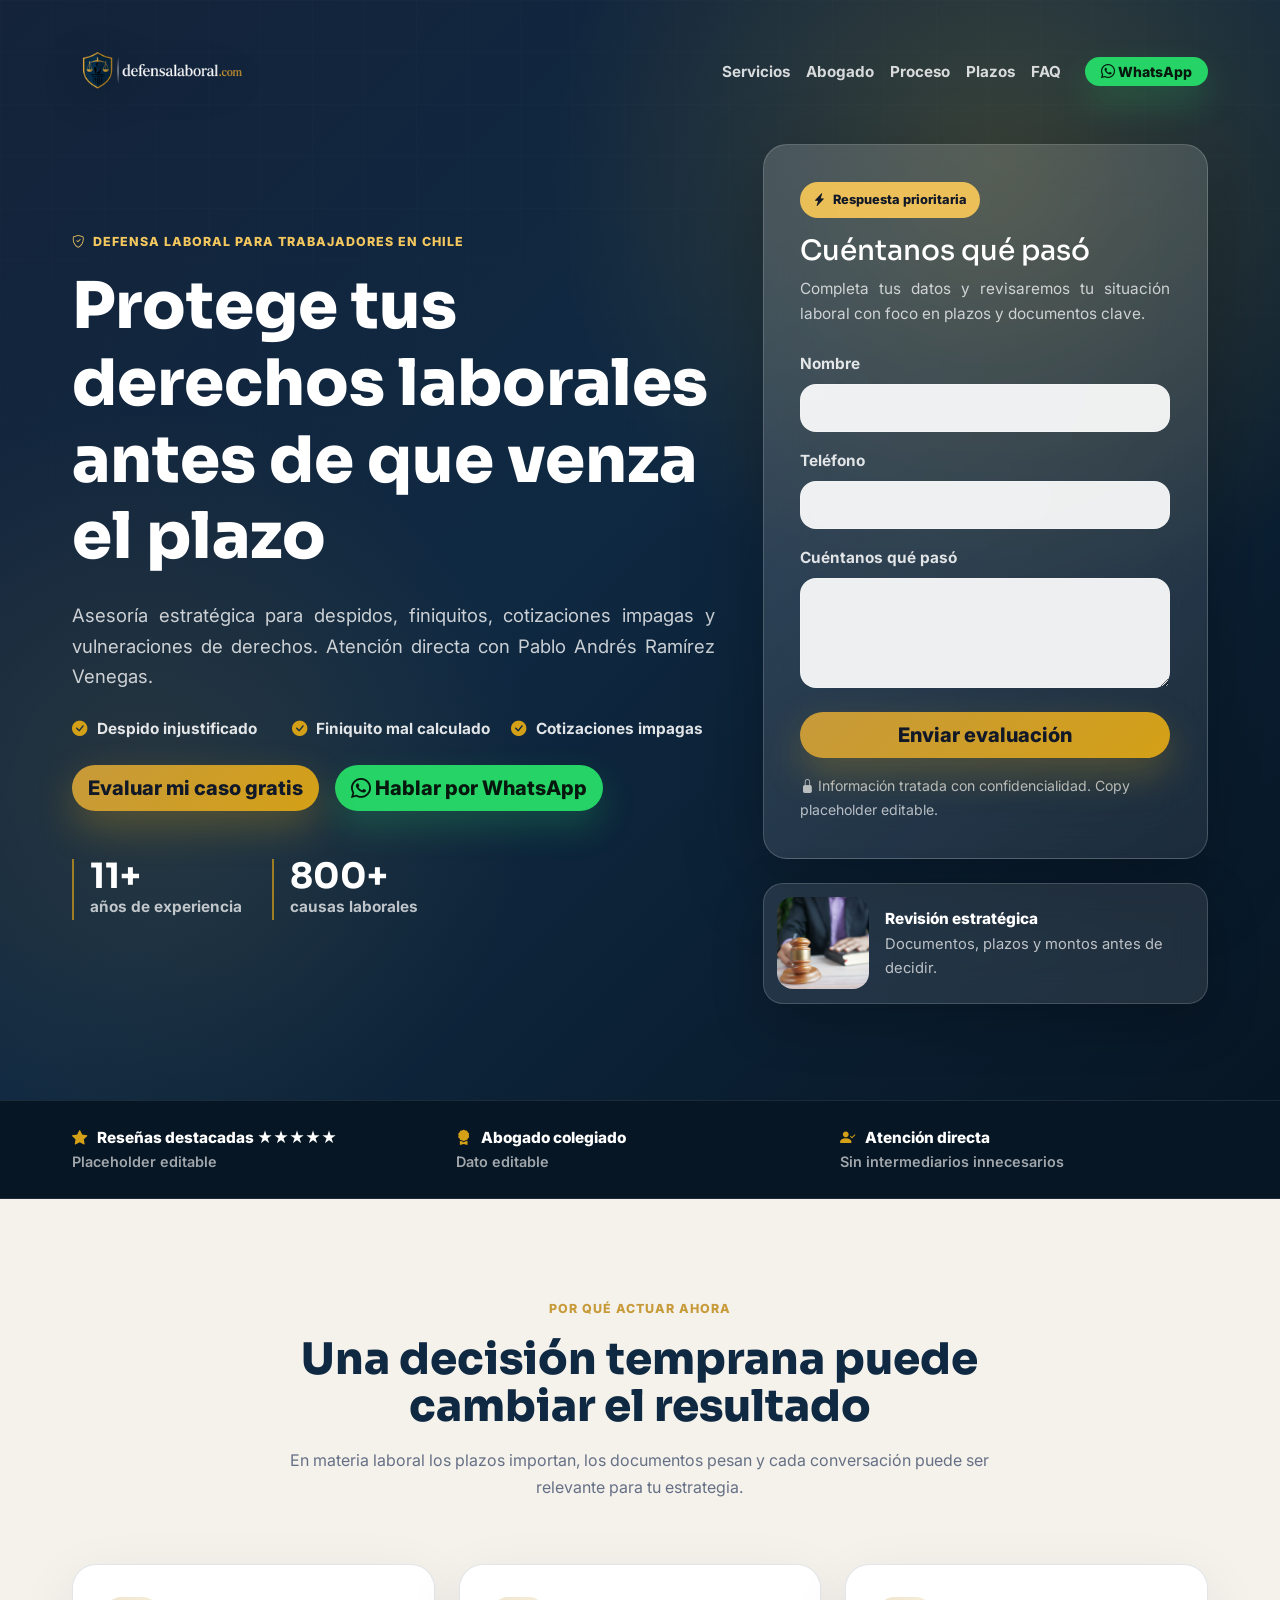
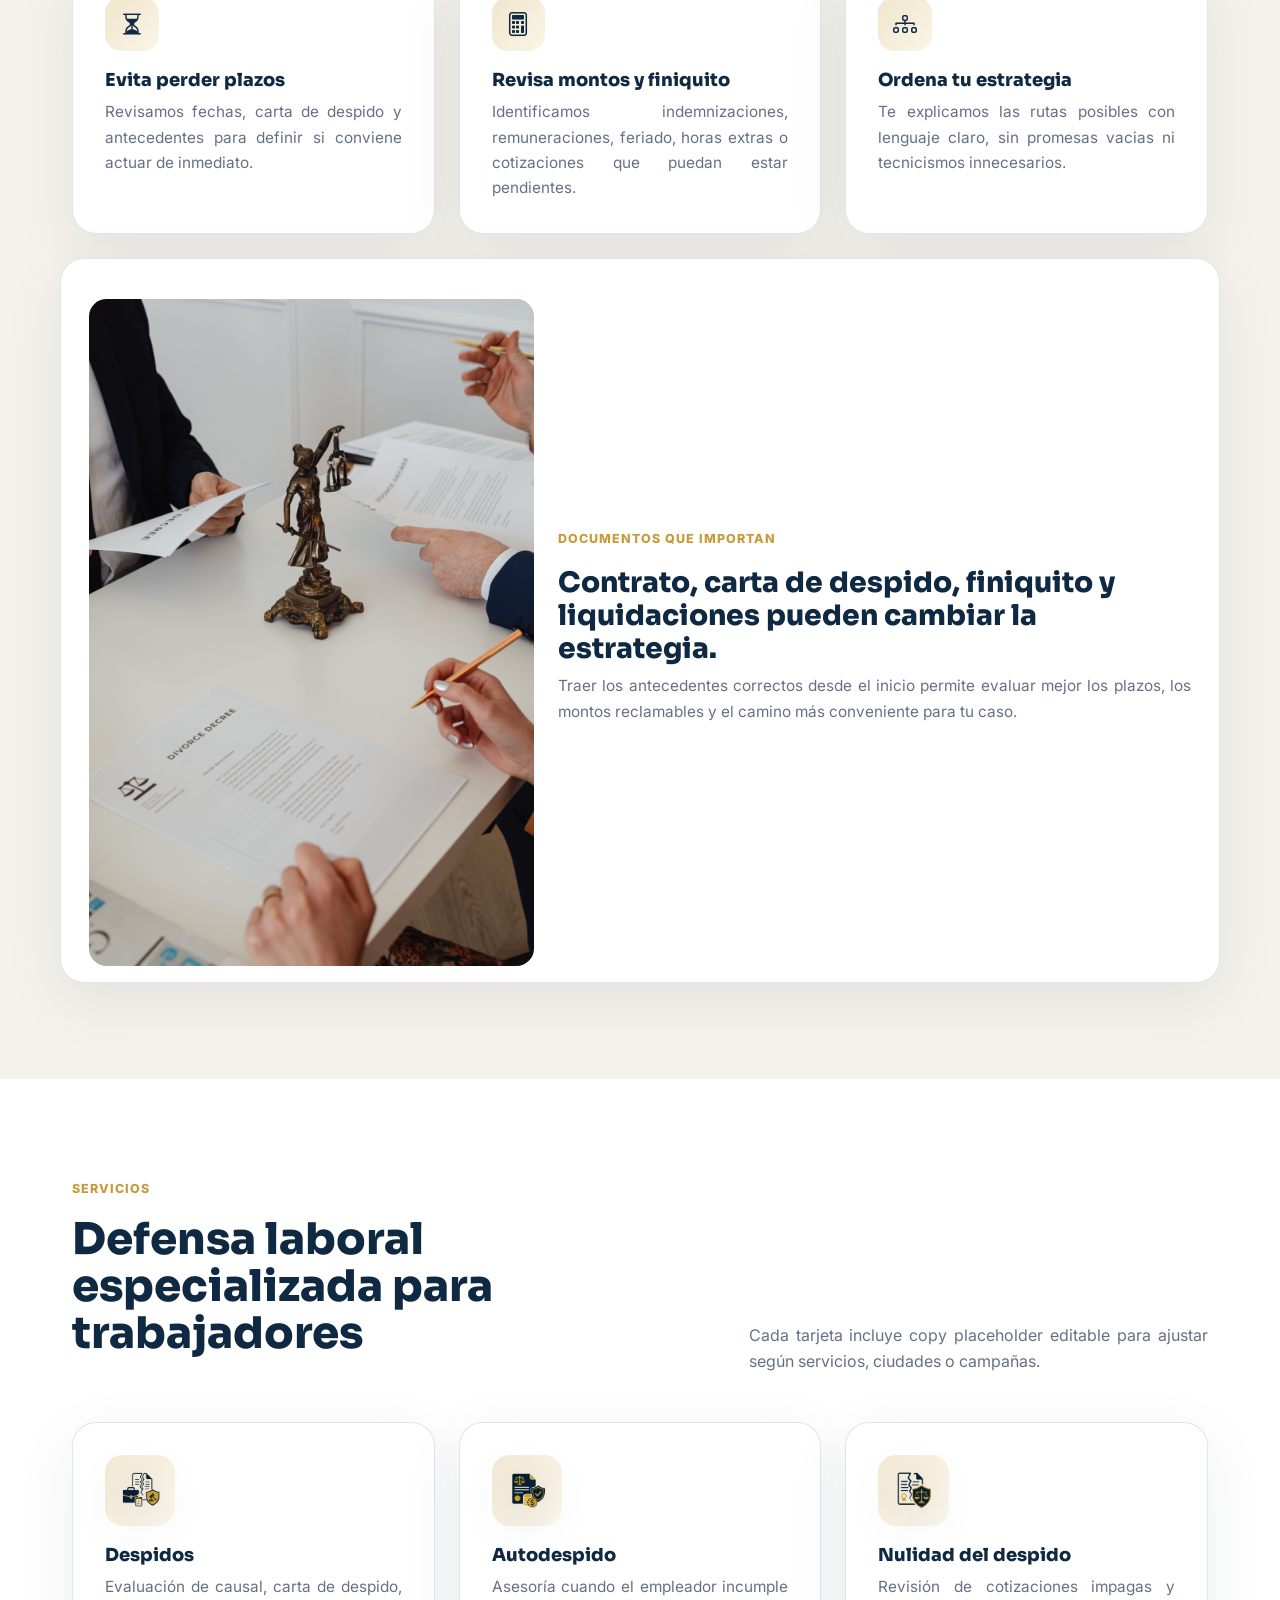
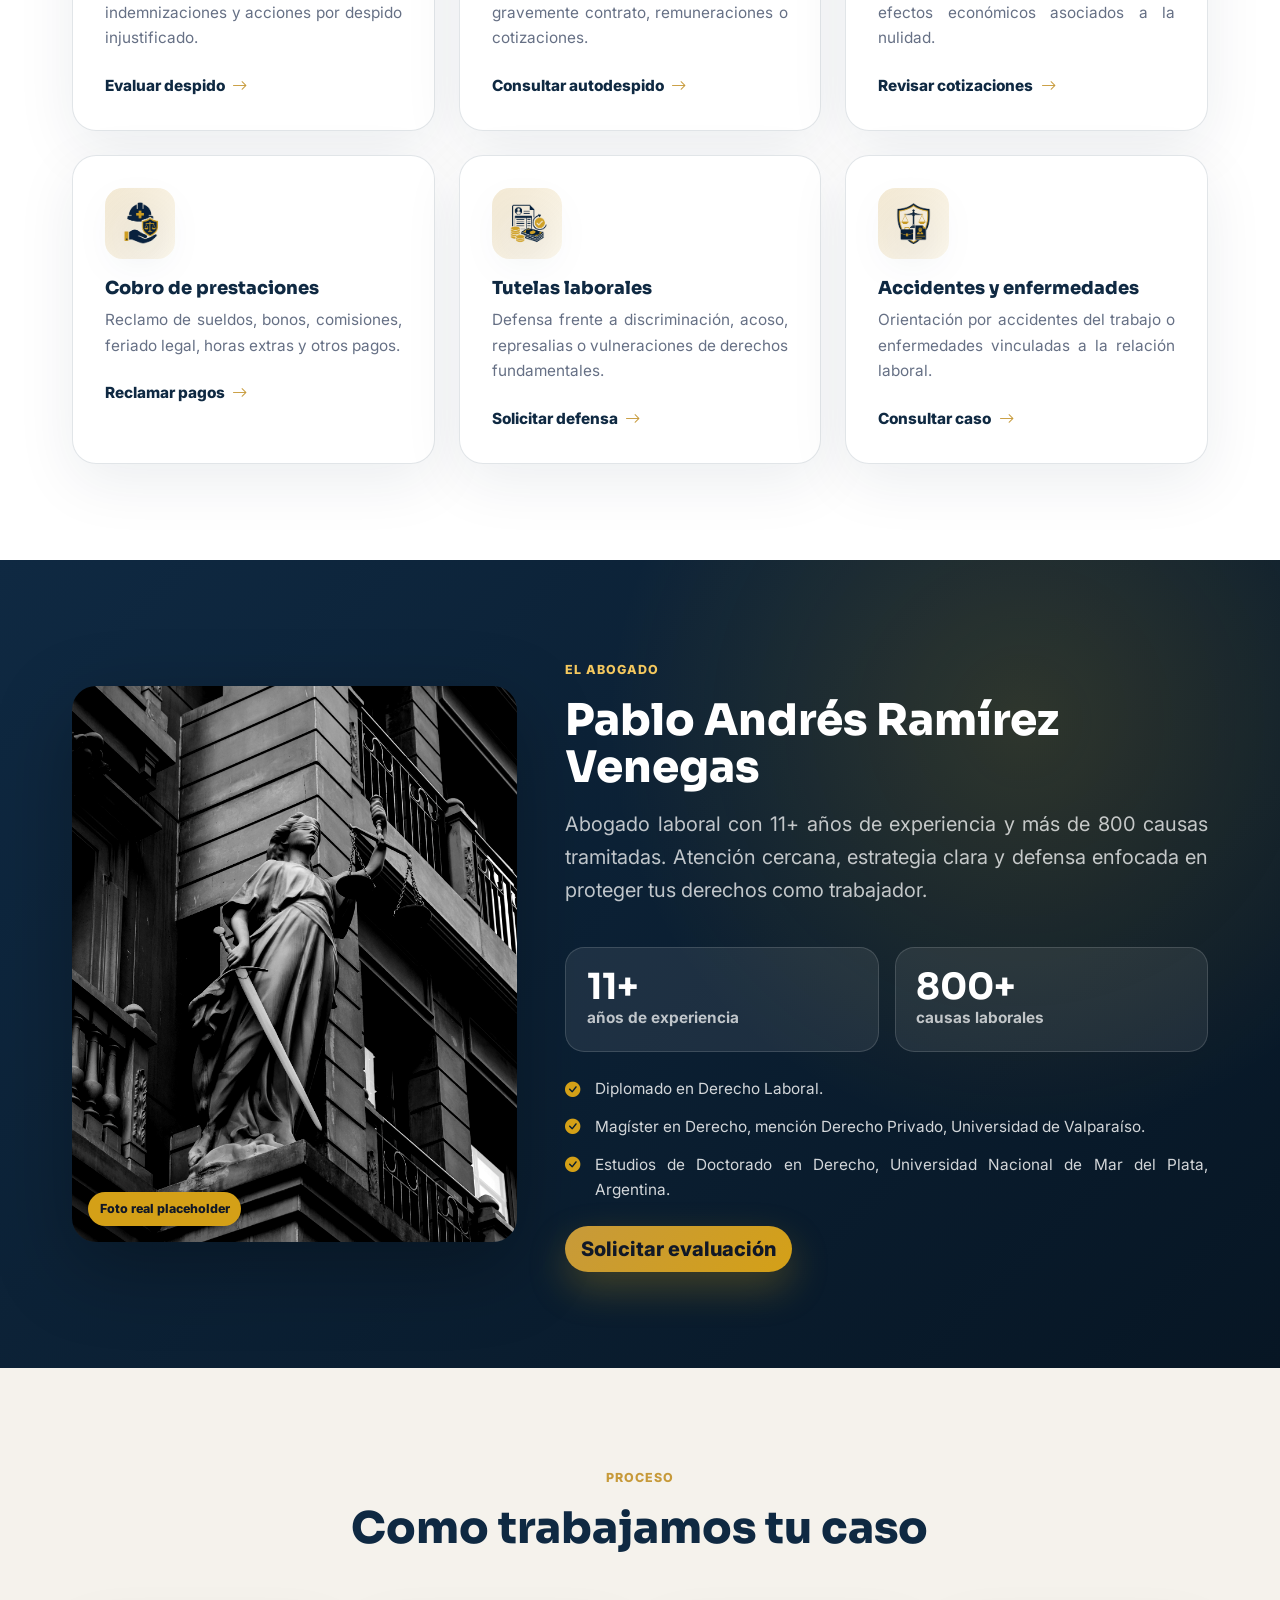
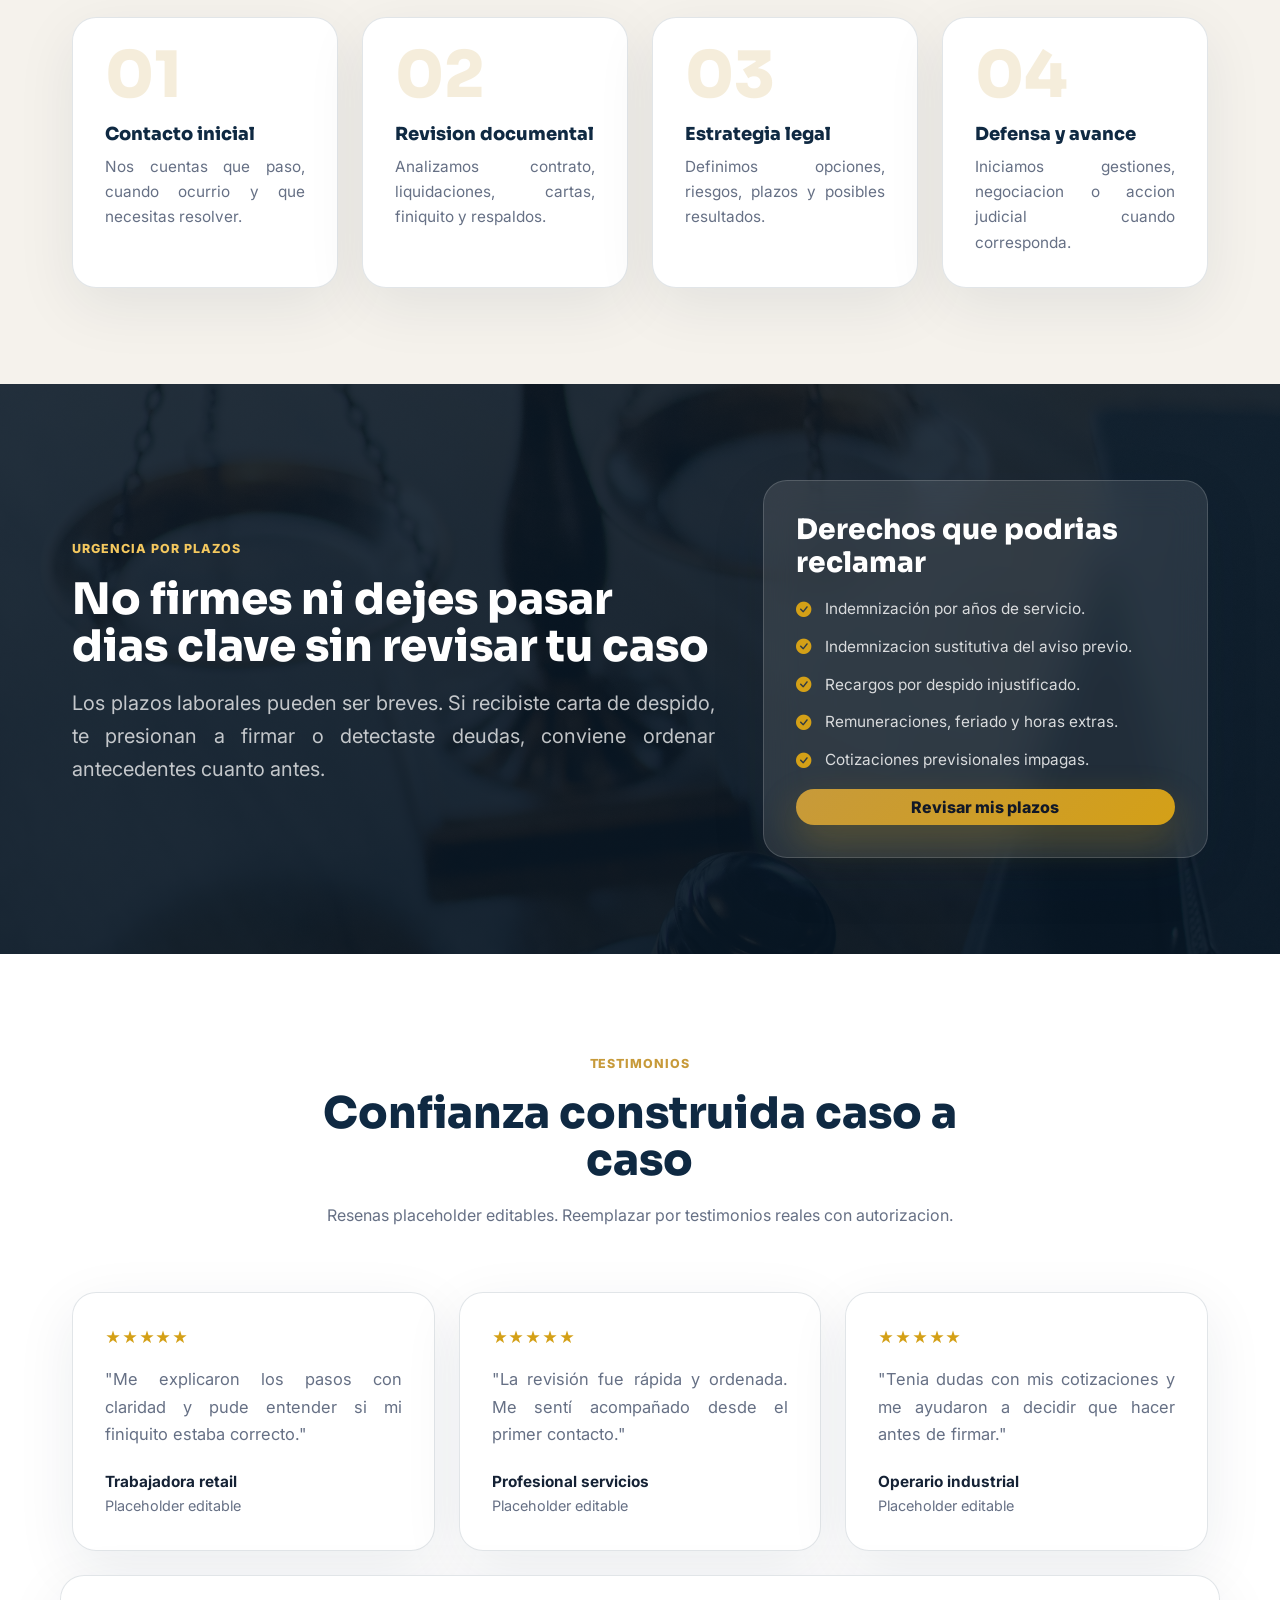
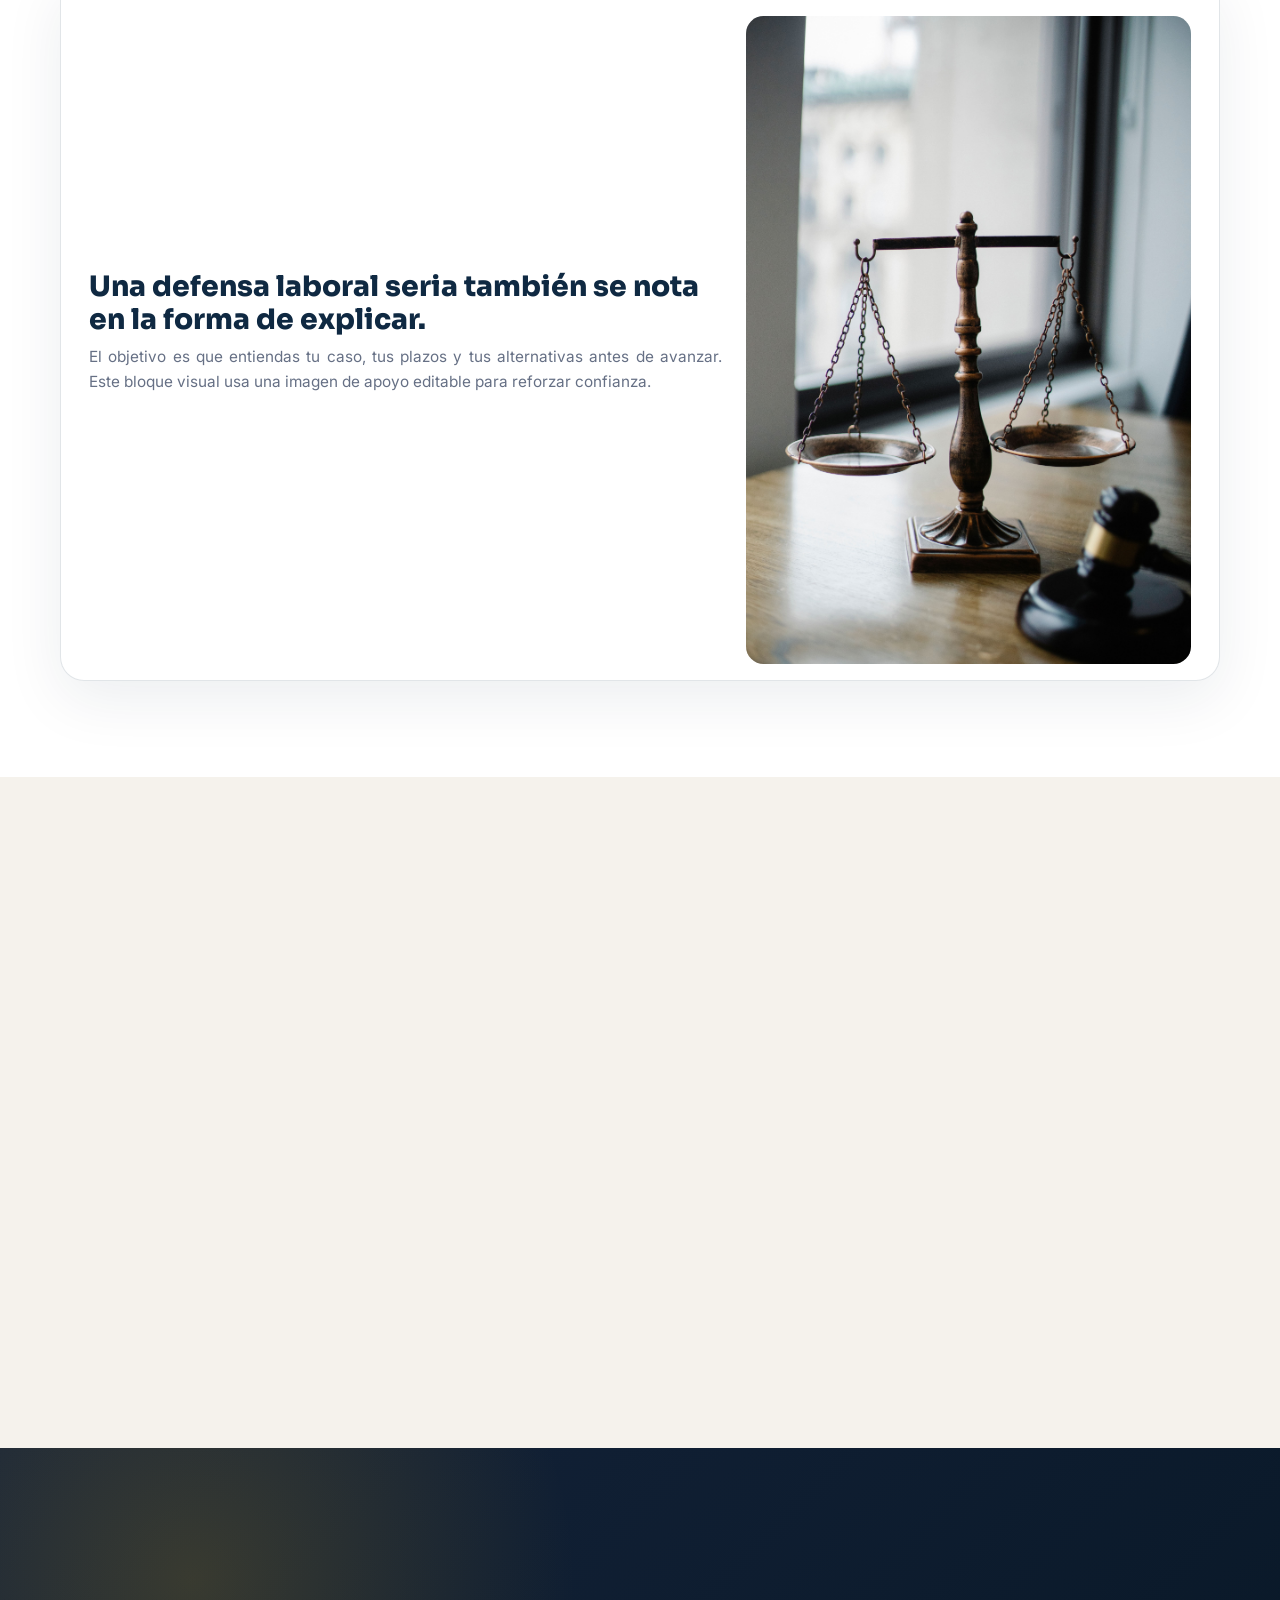
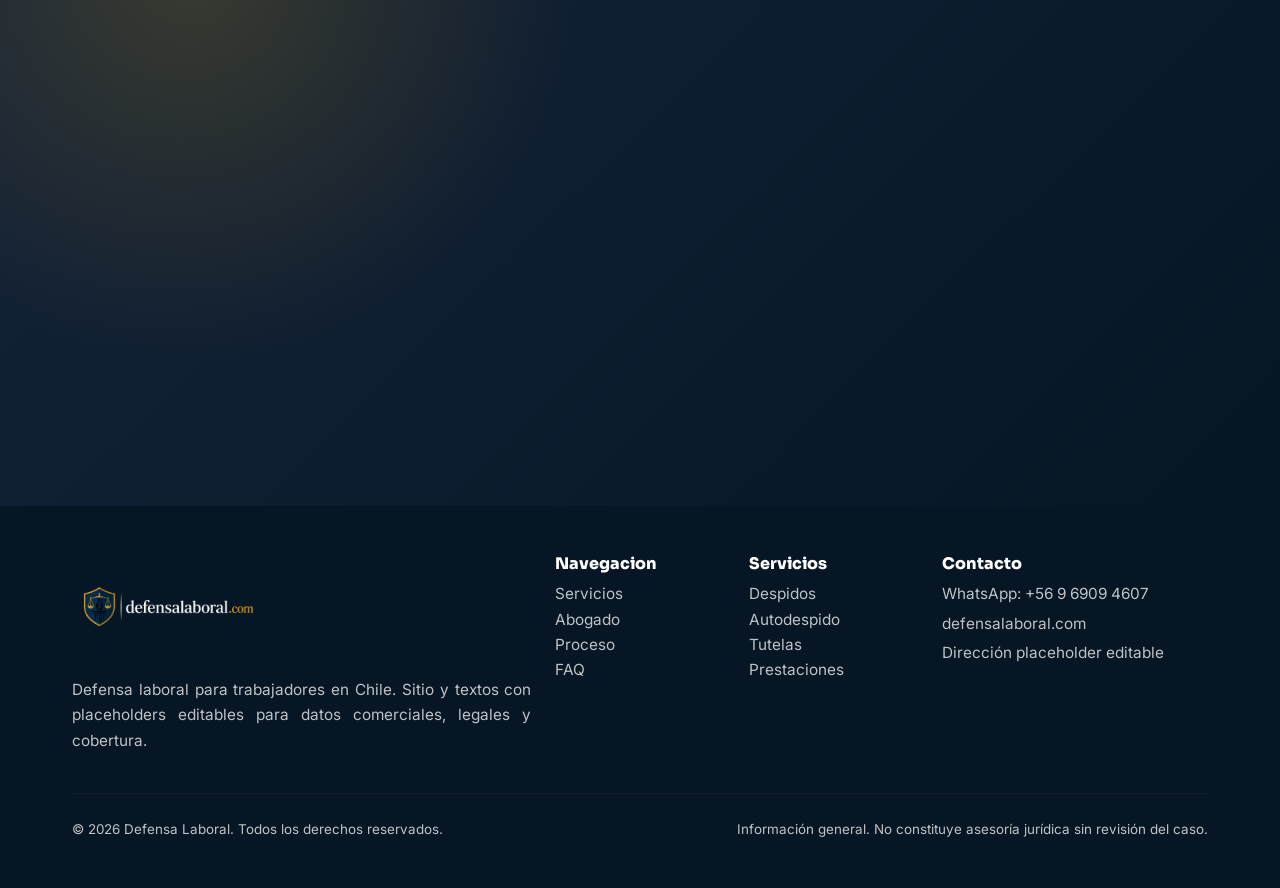
==== commit b2eb595e: "Use all landing page visual assets" ====
--- a/index.html
+++ b/index.html
@@ -90,6 +90,13 @@
               <button class="btn btn-gold btn-lg w-100" type="submit">Enviar evaluación</button>
               <p class="privacy-note mt-3 mb-0"><i class="bi bi-lock-fill" aria-hidden="true"></i> Información tratada con confidencialidad. Copy placeholder editable.</p>
             </form>
+            <div class="hero-case-photo mt-4" data-aos="fade-up" data-aos-delay="220">
+              <img src="imagenLaboral1.jpg" alt="Asesoría laboral para trabajadores en Chile">
+              <div>
+                <strong>Revisión estratégica</strong>
+                <span>Documentos, plazos y montos antes de decidir.</span>
+              </div>
+            </div>
           </div>
         </div>
       </div>
@@ -139,6 +146,16 @@
             </article>
           </div>
         </div>
+        <div class="visual-proof row align-items-center g-4 mt-4" data-aos="fade-up">
+          <div class="col-lg-5">
+            <img src="ImagenExtra2.jpg" alt="Revisión de antecedentes laborales y documentos">
+          </div>
+          <div class="col-lg-7">
+            <p class="eyebrow dark">Documentos que importan</p>
+            <h3>Contrato, carta de despido, finiquito y liquidaciones pueden cambiar la estrategia.</h3>
+            <p>Traer los antecedentes correctos desde el inicio permite evaluar mejor los plazos, los montos reclamables y el camino más conveniente para tu caso.</p>
+          </div>
+        </div>
       </div>
     </section>
 
@@ -155,12 +172,12 @@
           </div>
         </div>
         <div class="row g-4">
-          <div class="col-md-6 col-xl-4" data-aos="zoom-in"><article class="service-card h-100"><i class="bi bi-file-earmark-x card-icon" aria-hidden="true"></i><h3>Despidos</h3><p>Evaluación de causal, carta de despido, indemnizaciones y acciones por despido injustificado.</p><a href="#contacto">Evaluar despido <i class="bi bi-arrow-right" aria-hidden="true"></i></a></article></div>
-          <div class="col-md-6 col-xl-4" data-aos="zoom-in" data-aos-delay="80"><article class="service-card h-100"><i class="bi bi-door-open card-icon" aria-hidden="true"></i><h3>Autodespido</h3><p>Asesoría cuando el empleador incumple gravemente contrato, remuneraciones o cotizaciones.</p><a href="#contacto">Consultar autodespido <i class="bi bi-arrow-right" aria-hidden="true"></i></a></article></div>
-          <div class="col-md-6 col-xl-4" data-aos="zoom-in" data-aos-delay="160"><article class="service-card h-100"><i class="bi bi-shield-exclamation card-icon" aria-hidden="true"></i><h3>Nulidad del despido</h3><p>Revision de cotizaciones impagas y efectos economicos asociados a la nulidad.</p><a href="#contacto">Revisar cotizaciones <i class="bi bi-arrow-right" aria-hidden="true"></i></a></article></div>
-          <div class="col-md-6 col-xl-4" data-aos="zoom-in"><article class="service-card h-100"><i class="bi bi-cash-coin card-icon" aria-hidden="true"></i><h3>Cobro de prestaciones</h3><p>Reclamo de sueldos, bonos, comisiones, feriado legal, horas extras y otros pagos.</p><a href="#contacto">Reclamar pagos <i class="bi bi-arrow-right" aria-hidden="true"></i></a></article></div>
-          <div class="col-md-6 col-xl-4" data-aos="zoom-in" data-aos-delay="80"><article class="service-card h-100"><i class="bi bi-person-lock card-icon" aria-hidden="true"></i><h3>Tutelas laborales</h3><p>Defensa frente a discriminacion, acoso, represalias o vulneraciones de derechos fundamentales.</p><a href="#contacto">Solicitar defensa <i class="bi bi-arrow-right" aria-hidden="true"></i></a></article></div>
-          <div class="col-md-6 col-xl-4" data-aos="zoom-in" data-aos-delay="160"><article class="service-card h-100"><i class="bi bi-heart-pulse card-icon" aria-hidden="true"></i><h3>Accidentes y enfermedades</h3><p>Orientacion por accidentes del trabajo o enfermedades vinculadas a la relacion laboral.</p><a href="#contacto">Consultar caso <i class="bi bi-arrow-right" aria-hidden="true"></i></a></article></div>
+          <div class="col-md-6 col-xl-4" data-aos="zoom-in"><article class="service-card h-100"><img src="Icono1.png" class="service-icon" alt="Icono de despidos"><h3>Despidos</h3><p>Evaluación de causal, carta de despido, indemnizaciones y acciones por despido injustificado.</p><a href="#contacto">Evaluar despido <i class="bi bi-arrow-right" aria-hidden="true"></i></a></article></div>
+          <div class="col-md-6 col-xl-4" data-aos="zoom-in" data-aos-delay="80"><article class="service-card h-100"><img src="Icono2.png" class="service-icon" alt="Icono de autodespido"><h3>Autodespido</h3><p>Asesoría cuando el empleador incumple gravemente contrato, remuneraciones o cotizaciones.</p><a href="#contacto">Consultar autodespido <i class="bi bi-arrow-right" aria-hidden="true"></i></a></article></div>
+          <div class="col-md-6 col-xl-4" data-aos="zoom-in" data-aos-delay="160"><article class="service-card h-100"><img src="Icono3.png" class="service-icon" alt="Icono de nulidad del despido"><h3>Nulidad del despido</h3><p>Revisión de cotizaciones impagas y efectos económicos asociados a la nulidad.</p><a href="#contacto">Revisar cotizaciones <i class="bi bi-arrow-right" aria-hidden="true"></i></a></article></div>
+          <div class="col-md-6 col-xl-4" data-aos="zoom-in"><article class="service-card h-100"><img src="Icono4.png" class="service-icon" alt="Icono de cobro de prestaciones"><h3>Cobro de prestaciones</h3><p>Reclamo de sueldos, bonos, comisiones, feriado legal, horas extras y otros pagos.</p><a href="#contacto">Reclamar pagos <i class="bi bi-arrow-right" aria-hidden="true"></i></a></article></div>
+          <div class="col-md-6 col-xl-4" data-aos="zoom-in" data-aos-delay="80"><article class="service-card h-100"><img src="Icono5.png" class="service-icon" alt="Icono de tutelas laborales"><h3>Tutelas laborales</h3><p>Defensa frente a discriminación, acoso, represalias o vulneraciones de derechos fundamentales.</p><a href="#contacto">Solicitar defensa <i class="bi bi-arrow-right" aria-hidden="true"></i></a></article></div>
+          <div class="col-md-6 col-xl-4" data-aos="zoom-in" data-aos-delay="160"><article class="service-card h-100"><img src="Icono6.png" class="service-icon" alt="Icono de accidentes y enfermedades laborales"><h3>Accidentes y enfermedades</h3><p>Orientación por accidentes del trabajo o enfermedades vinculadas a la relación laboral.</p><a href="#contacto">Consultar caso <i class="bi bi-arrow-right" aria-hidden="true"></i></a></article></div>
         </div>
       </div>
     </section>
@@ -253,6 +270,15 @@
           <div class="col-md-4" data-aos="fade-up"><article class="testimonial-card h-100"><div class="stars" aria-label="5 estrellas">★★★★★</div><p>"Me explicaron los pasos con claridad y pude entender si mi finiquito estaba correcto."</p><strong>Trabajadora retail</strong><span>Placeholder editable</span></article></div>
           <div class="col-md-4" data-aos="fade-up" data-aos-delay="100"><article class="testimonial-card h-100"><div class="stars" aria-label="5 estrellas">★★★★★</div><p>"La revisión fue rápida y ordenada. Me sentí acompañado desde el primer contacto."</p><strong>Profesional servicios</strong><span>Placeholder editable</span></article></div>
           <div class="col-md-4" data-aos="fade-up" data-aos-delay="200"><article class="testimonial-card h-100"><div class="stars" aria-label="5 estrellas">★★★★★</div><p>"Tenia dudas con mis cotizaciones y me ayudaron a decidir que hacer antes de firmar."</p><strong>Operario industrial</strong><span>Placeholder editable</span></article></div>
+        </div>
+        <div class="testimonial-media row align-items-center g-4 mt-4" data-aos="fade-up">
+          <div class="col-lg-7">
+            <h3>Una defensa laboral seria también se nota en la forma de explicar.</h3>
+            <p>El objetivo es que entiendas tu caso, tus plazos y tus alternativas antes de avanzar. Este bloque visual usa una imagen de apoyo editable para reforzar confianza.</p>
+          </div>
+          <div class="col-lg-5">
+            <img src="ImagenExtra3.jpg" alt="Conversación de asesoría laboral con enfoque profesional">
+          </div>
         </div>
       </div>
     </section>
--- a/styles.css
+++ b/styles.css
@@ -28,6 +28,7 @@
 
 body {
   font-family: "Inter", system-ui, -apple-system, BlinkMacSystemFont, "Segoe UI", sans-serif;
+  font-size: 0.96rem;
   color: var(--ink);
   background: #fff;
   line-height: 1.65;
@@ -53,12 +54,35 @@
   text-decoration: none;
 }
 
+p,
+.accordion-body,
+.check-list li {
+  text-align: justify;
+  text-justify: inter-word;
+}
+
+.text-center p,
+.navbar p,
+.footer .small,
+.privacy-note,
+.trust-strip span,
+.hero-stats span,
+.mini-stat span,
+.testimonial-card strong,
+.testimonial-card span {
+  text-align: inherit;
+}
+
 img {
   max-width: 100%;
 }
 
 .fw-black {
   font-weight: 800;
+}
+
+.display-3 {
+  font-size: clamp(2.35rem, 5vw, 4rem);
 }
 
 .text-white-70 {
@@ -76,7 +100,7 @@
 
 .section-title {
   font-weight: 800;
-  font-size: clamp(2rem, 4vw, 3.35rem);
+  font-size: clamp(1.8rem, 3.4vw, 2.85rem);
   line-height: 1.08;
   margin-bottom: 1.1rem;
   color: var(--navy);
@@ -84,7 +108,7 @@
 
 .section-copy {
   color: var(--muted);
-  font-size: 1.05rem;
+  font-size: 1rem;
 }
 
 .eyebrow {
@@ -208,7 +232,7 @@
 
 .hero-lead {
   color: rgba(255, 255, 255, 0.78);
-  font-size: clamp(1.08rem, 2vw, 1.32rem);
+  font-size: clamp(1rem, 1.55vw, 1.16rem);
   max-width: 48rem;
 }
 
@@ -234,7 +258,7 @@
   display: block;
   color: #fff;
   font-family: "Sora", sans-serif;
-  font-size: 2.5rem;
+  font-size: 2.18rem;
   line-height: 1;
 }
 
@@ -293,6 +317,41 @@
   font-size: 0.88rem;
 }
 
+.hero-case-photo {
+  display: grid;
+  grid-template-columns: 92px 1fr;
+  gap: 1rem;
+  align-items: center;
+  padding: 0.85rem;
+  border: 1px solid rgba(255, 255, 255, 0.16);
+  border-radius: 1.25rem;
+  background: rgba(255, 255, 255, 0.1);
+  backdrop-filter: blur(18px);
+  box-shadow: 0 18px 52px rgba(0, 0, 0, 0.22);
+}
+
+.hero-case-photo img {
+  width: 92px;
+  height: 92px;
+  border-radius: 1rem;
+  object-fit: cover;
+}
+
+.hero-case-photo strong,
+.hero-case-photo span {
+  display: block;
+}
+
+.hero-case-photo strong {
+  color: #fff;
+  font-weight: 800;
+}
+
+.hero-case-photo span {
+  color: rgba(255, 255, 255, 0.7);
+  font-size: 0.92rem;
+}
+
 /* Trust */
 .trust-strip {
   color: #fff;
@@ -315,6 +374,36 @@
   color: rgba(255, 255, 255, 0.62);
   font-size: 0.9rem;
   font-weight: 600;
+}
+
+.visual-proof,
+.testimonial-media {
+  padding: 1rem;
+  border: 1px solid var(--line);
+  border-radius: var(--radius);
+  background: #fff;
+  box-shadow: 0 18px 60px rgba(15, 41, 66, 0.08);
+}
+
+.visual-proof img,
+.testimonial-media img {
+  width: 100%;
+  min-height: 260px;
+  border-radius: 1.1rem;
+  object-fit: cover;
+}
+
+.visual-proof h3,
+.testimonial-media h3 {
+  color: var(--navy);
+  font-size: clamp(1.35rem, 2.2vw, 2rem);
+  font-weight: 800;
+  line-height: 1.18;
+}
+
+.visual-proof p:not(.eyebrow),
+.testimonial-media p {
+  color: var(--muted);
 }
 
 /* Cards */
@@ -359,11 +448,28 @@
   font-size: 1.5rem;
 }
 
+.service-icon {
+  width: 4.4rem;
+  height: 4.4rem;
+  margin-bottom: 1.2rem;
+  padding: 0.68rem;
+  border-radius: 1.1rem;
+  background: linear-gradient(135deg, rgba(199, 154, 58, 0.22), rgba(212, 160, 23, 0.08));
+  object-fit: contain;
+  filter: drop-shadow(0 12px 18px rgba(15, 41, 66, 0.12));
+  transition: transform 0.3s ease, filter 0.3s ease;
+}
+
+.service-card:hover .service-icon {
+  transform: translateY(-4px) scale(1.04);
+  filter: drop-shadow(0 18px 24px rgba(15, 41, 66, 0.18));
+}
+
 .feature-card h3,
 .service-card h3,
 .process-card h3 {
   color: var(--navy);
-  font-size: 1.22rem;
+  font-size: 1.12rem;
   font-weight: 800;
 }
 
@@ -680,7 +786,7 @@
   }
 
   .display-3 {
-    font-size: 2.55rem;
+    font-size: 2.22rem;
   }
 
   .brand-logo {
